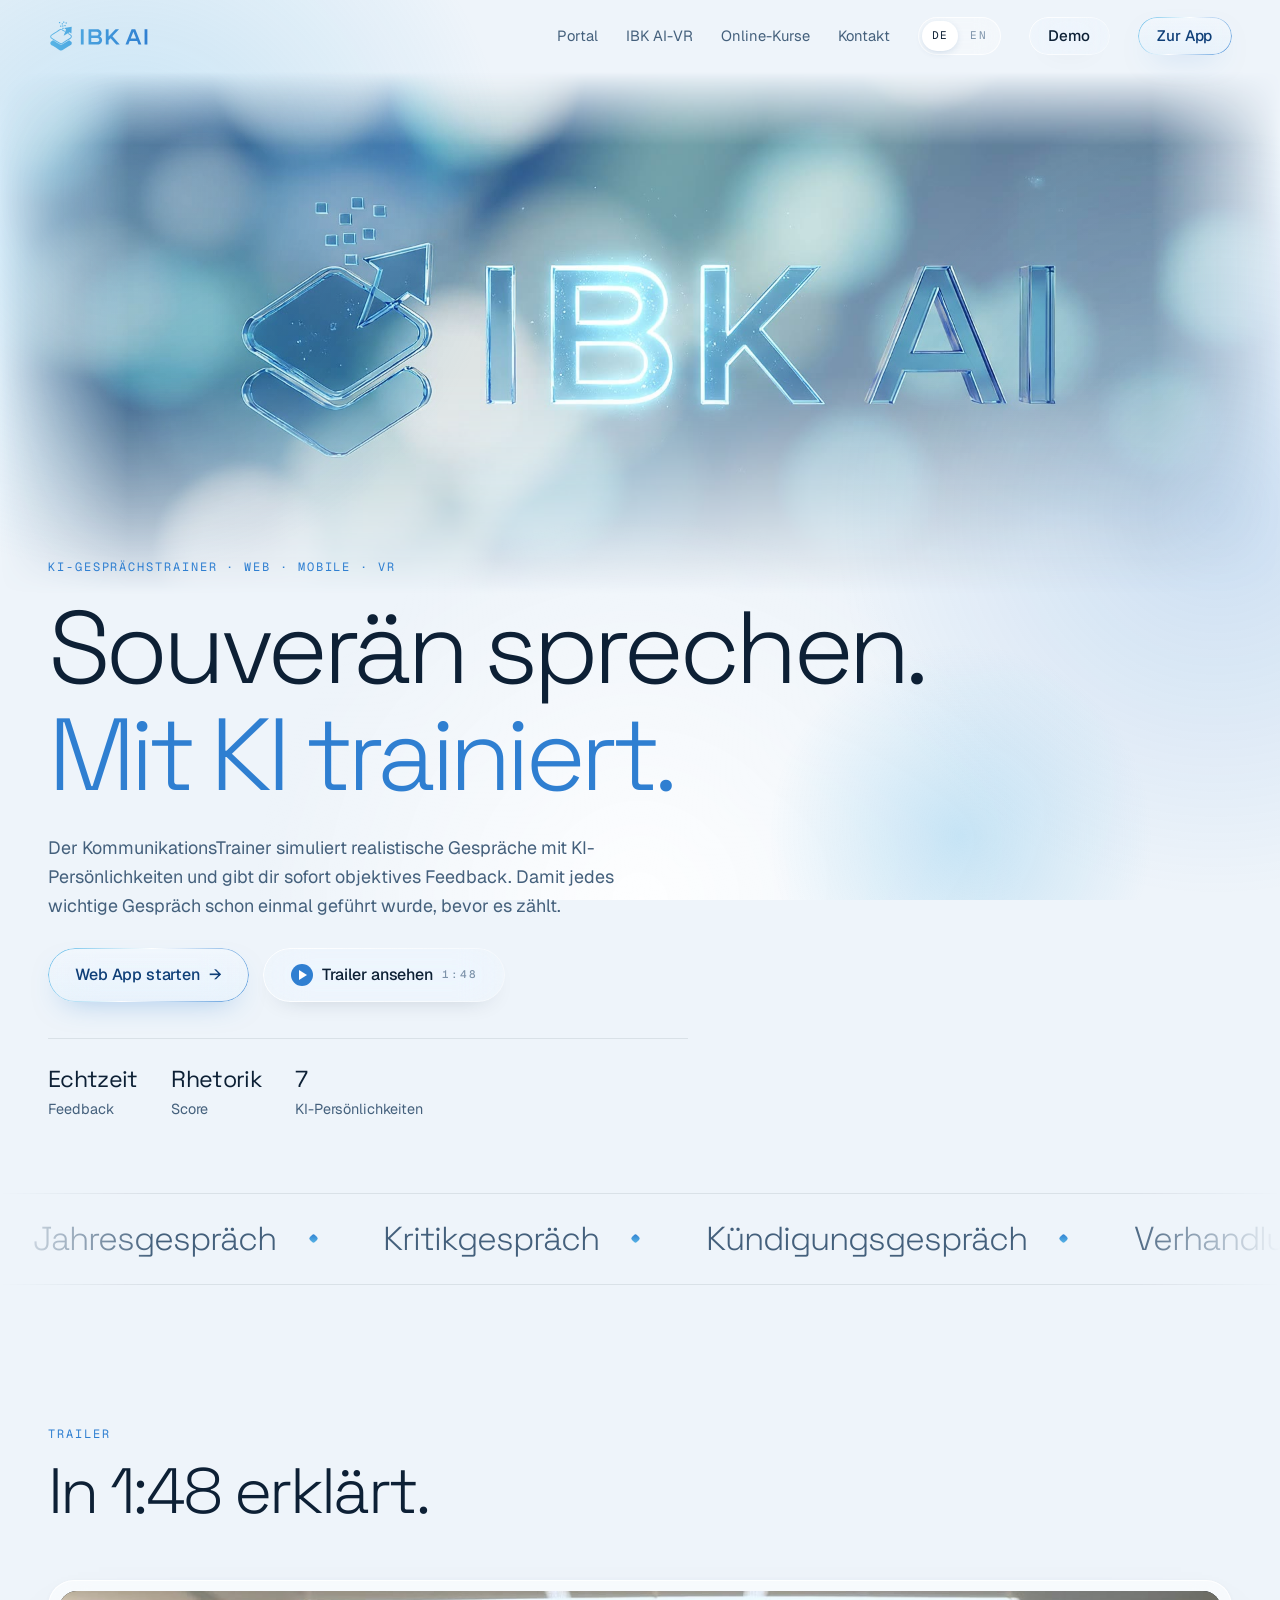
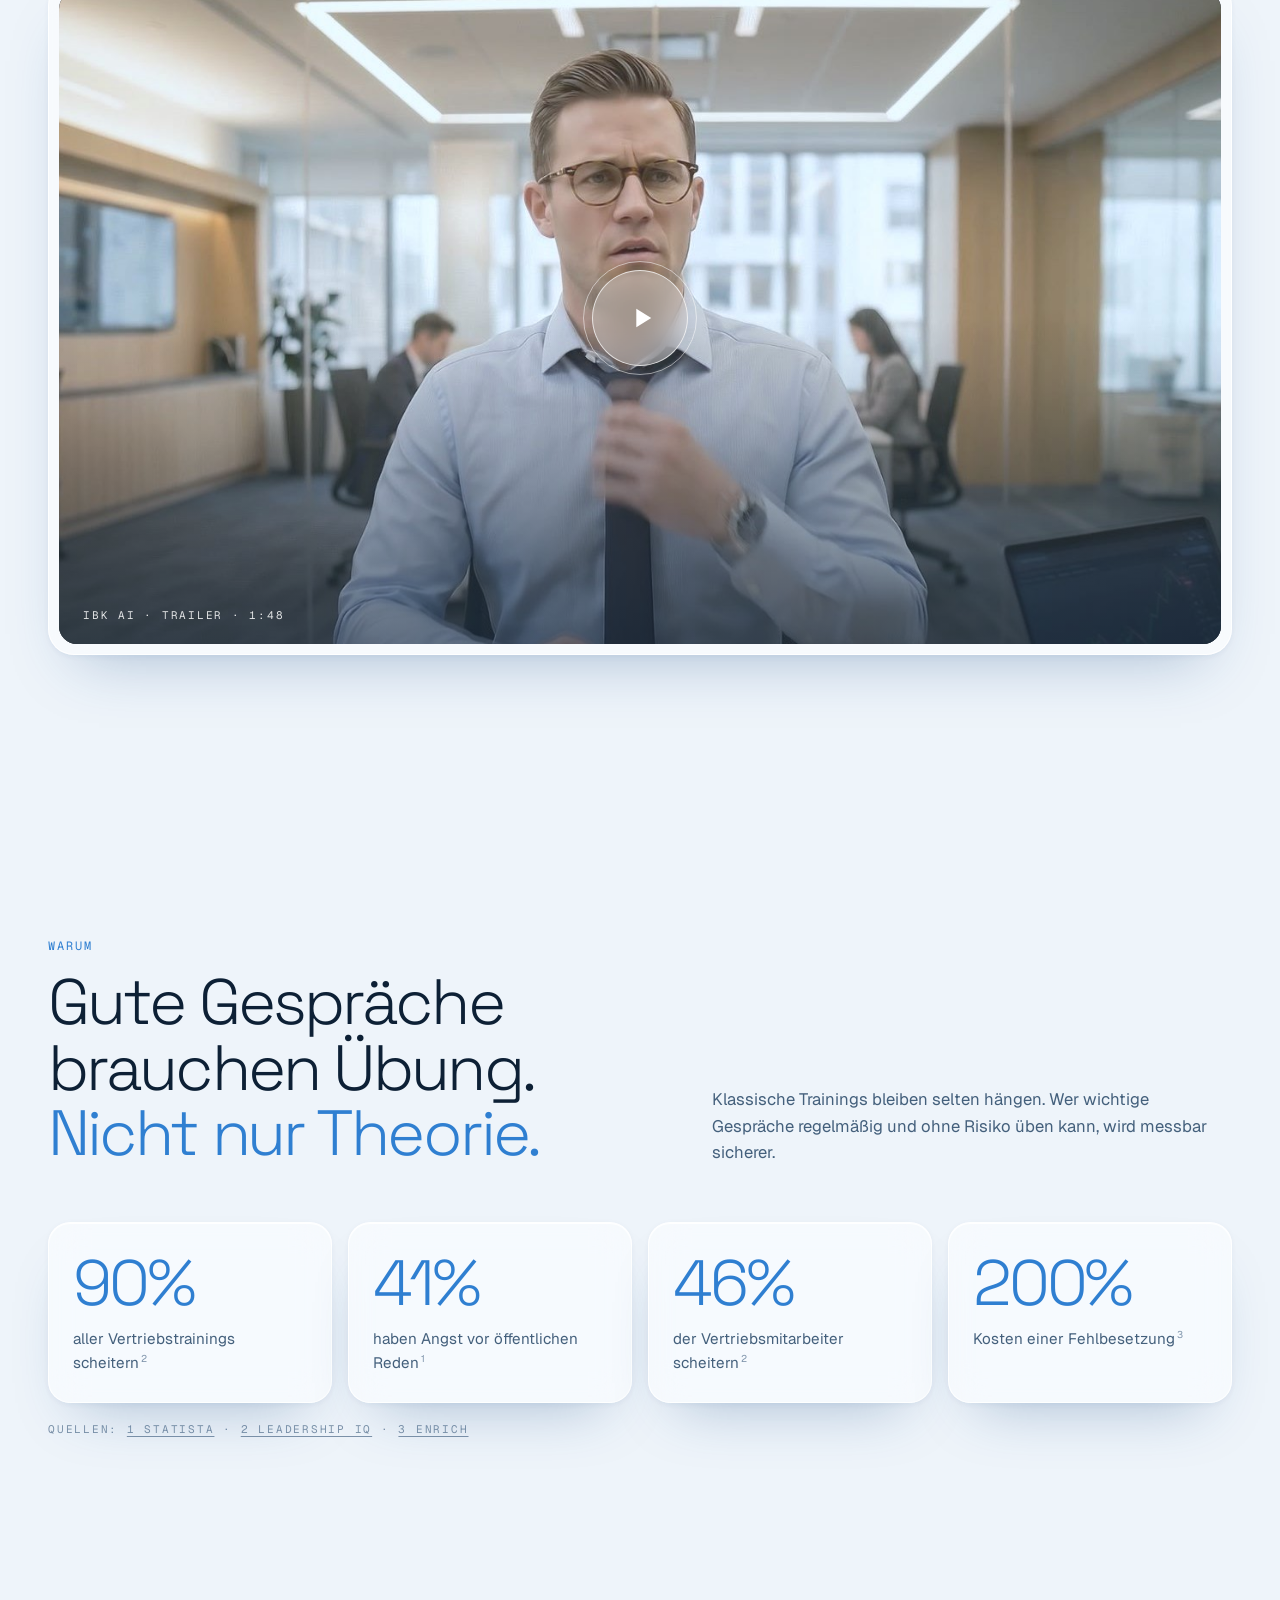
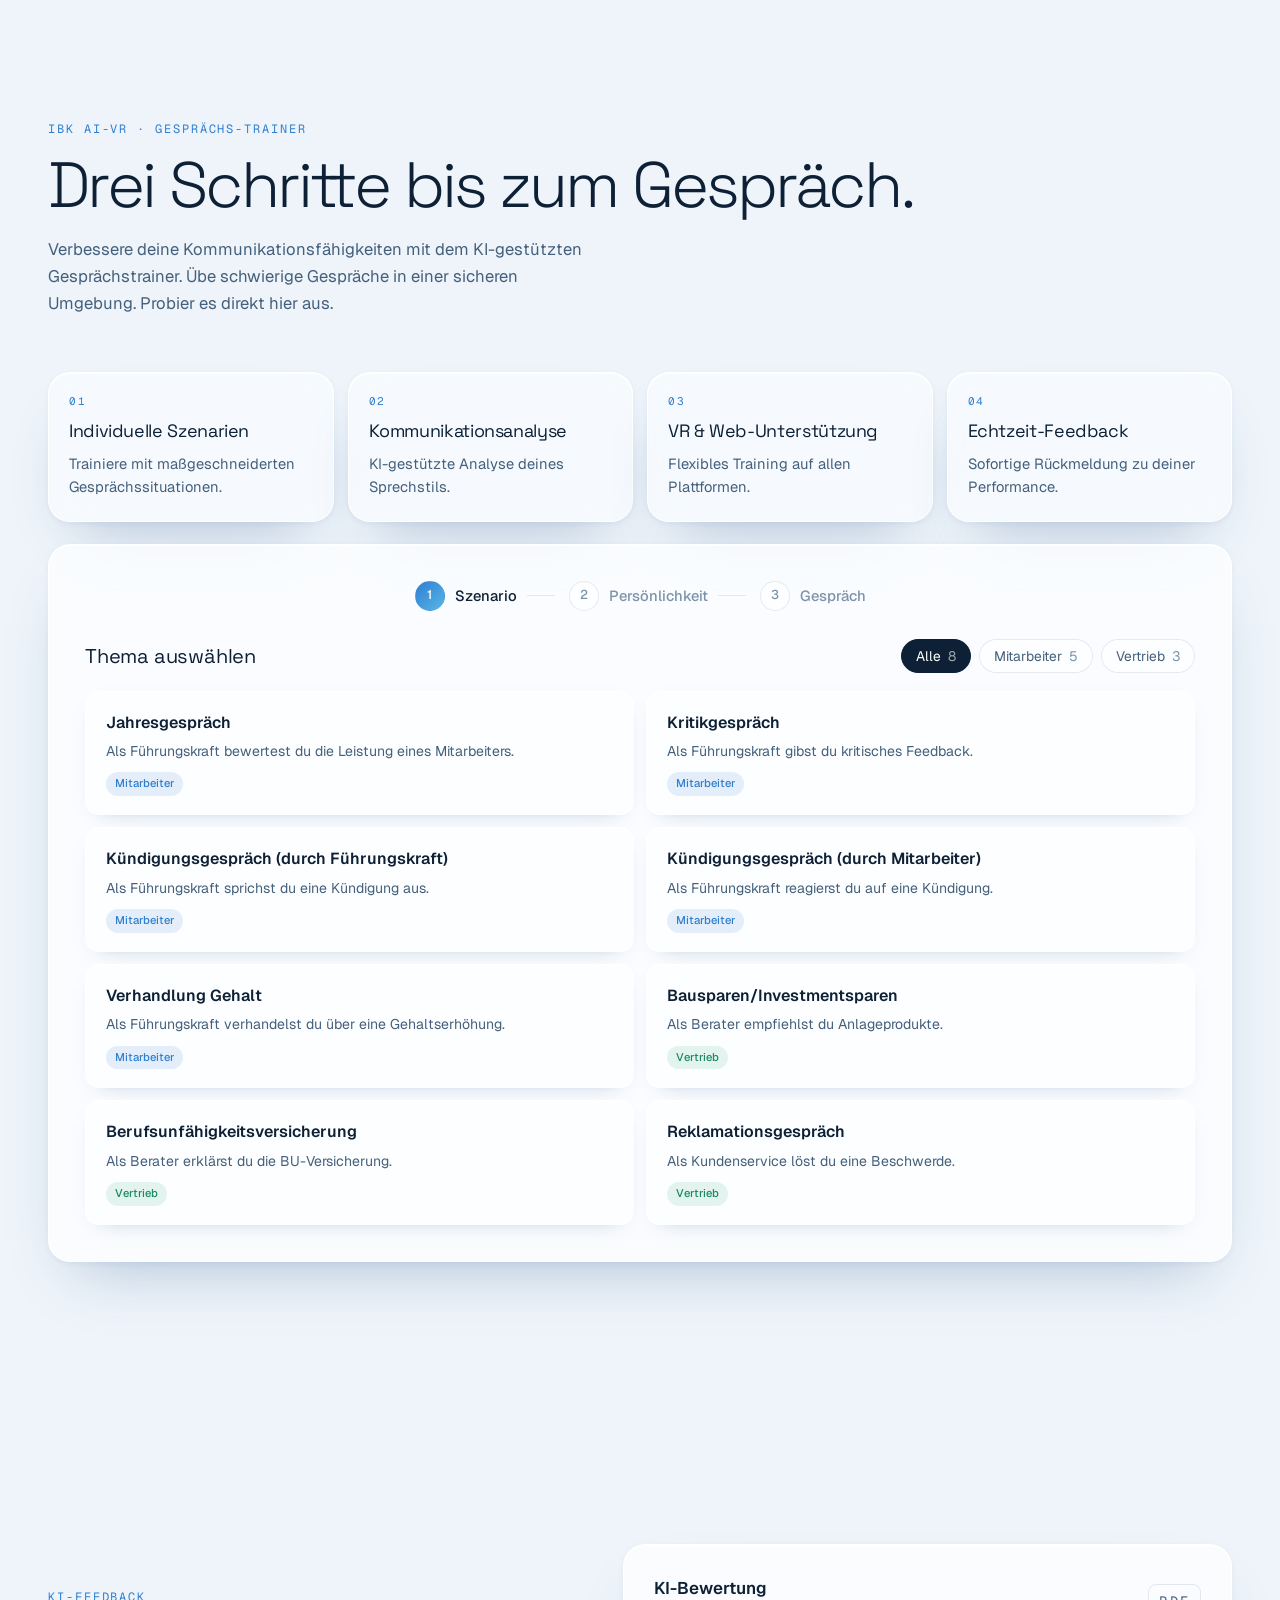
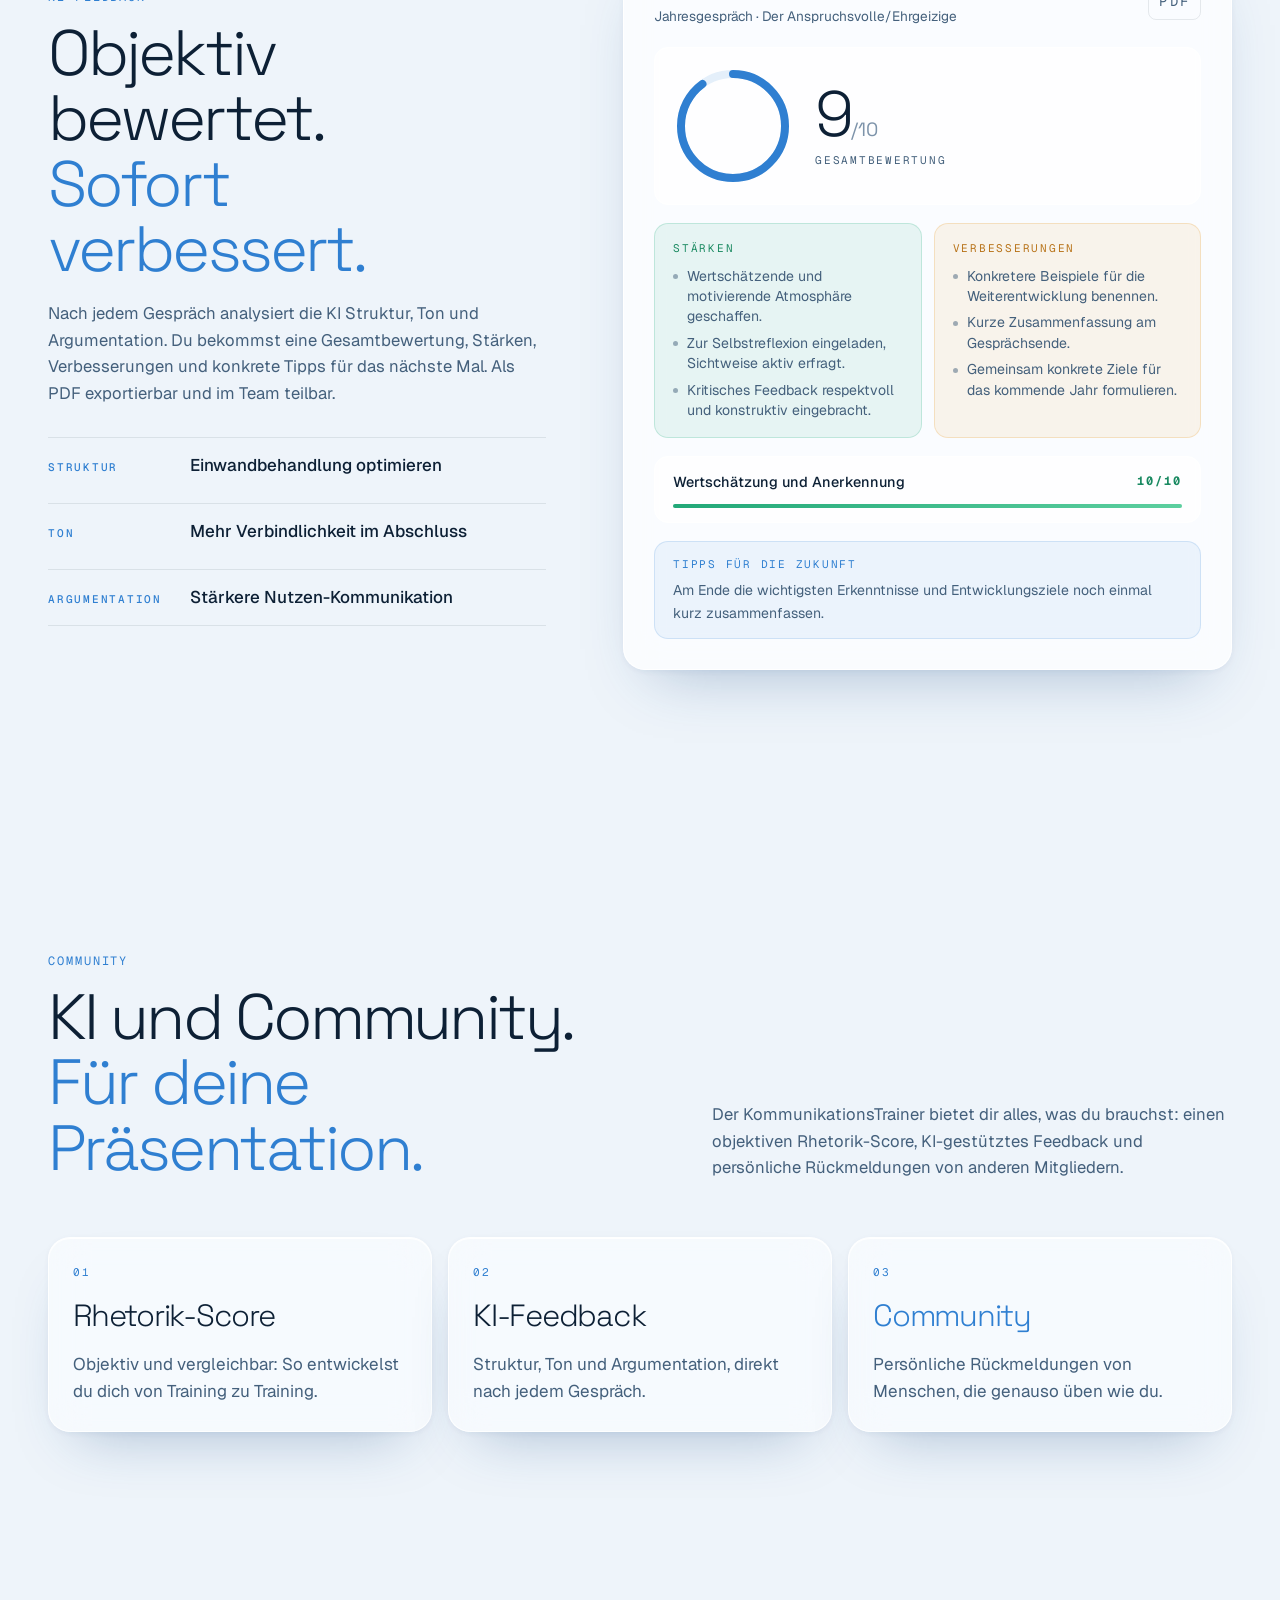
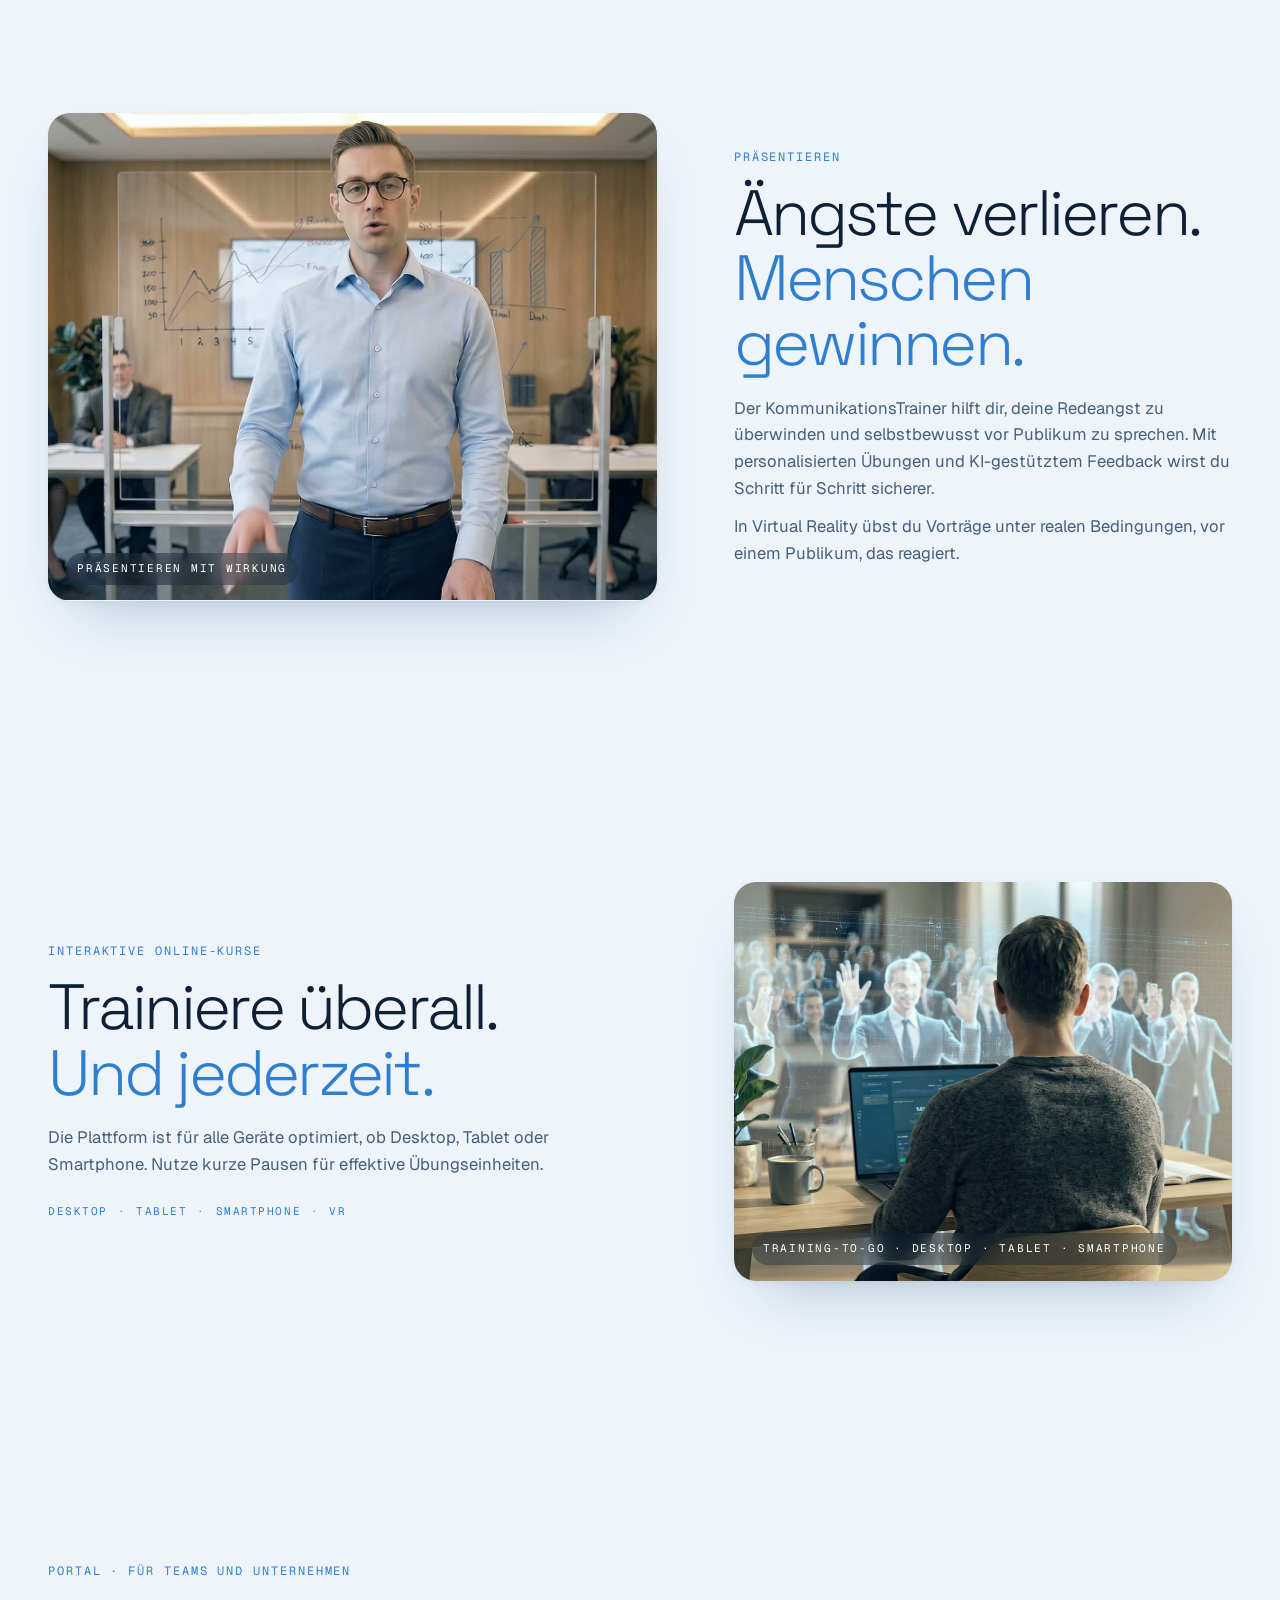
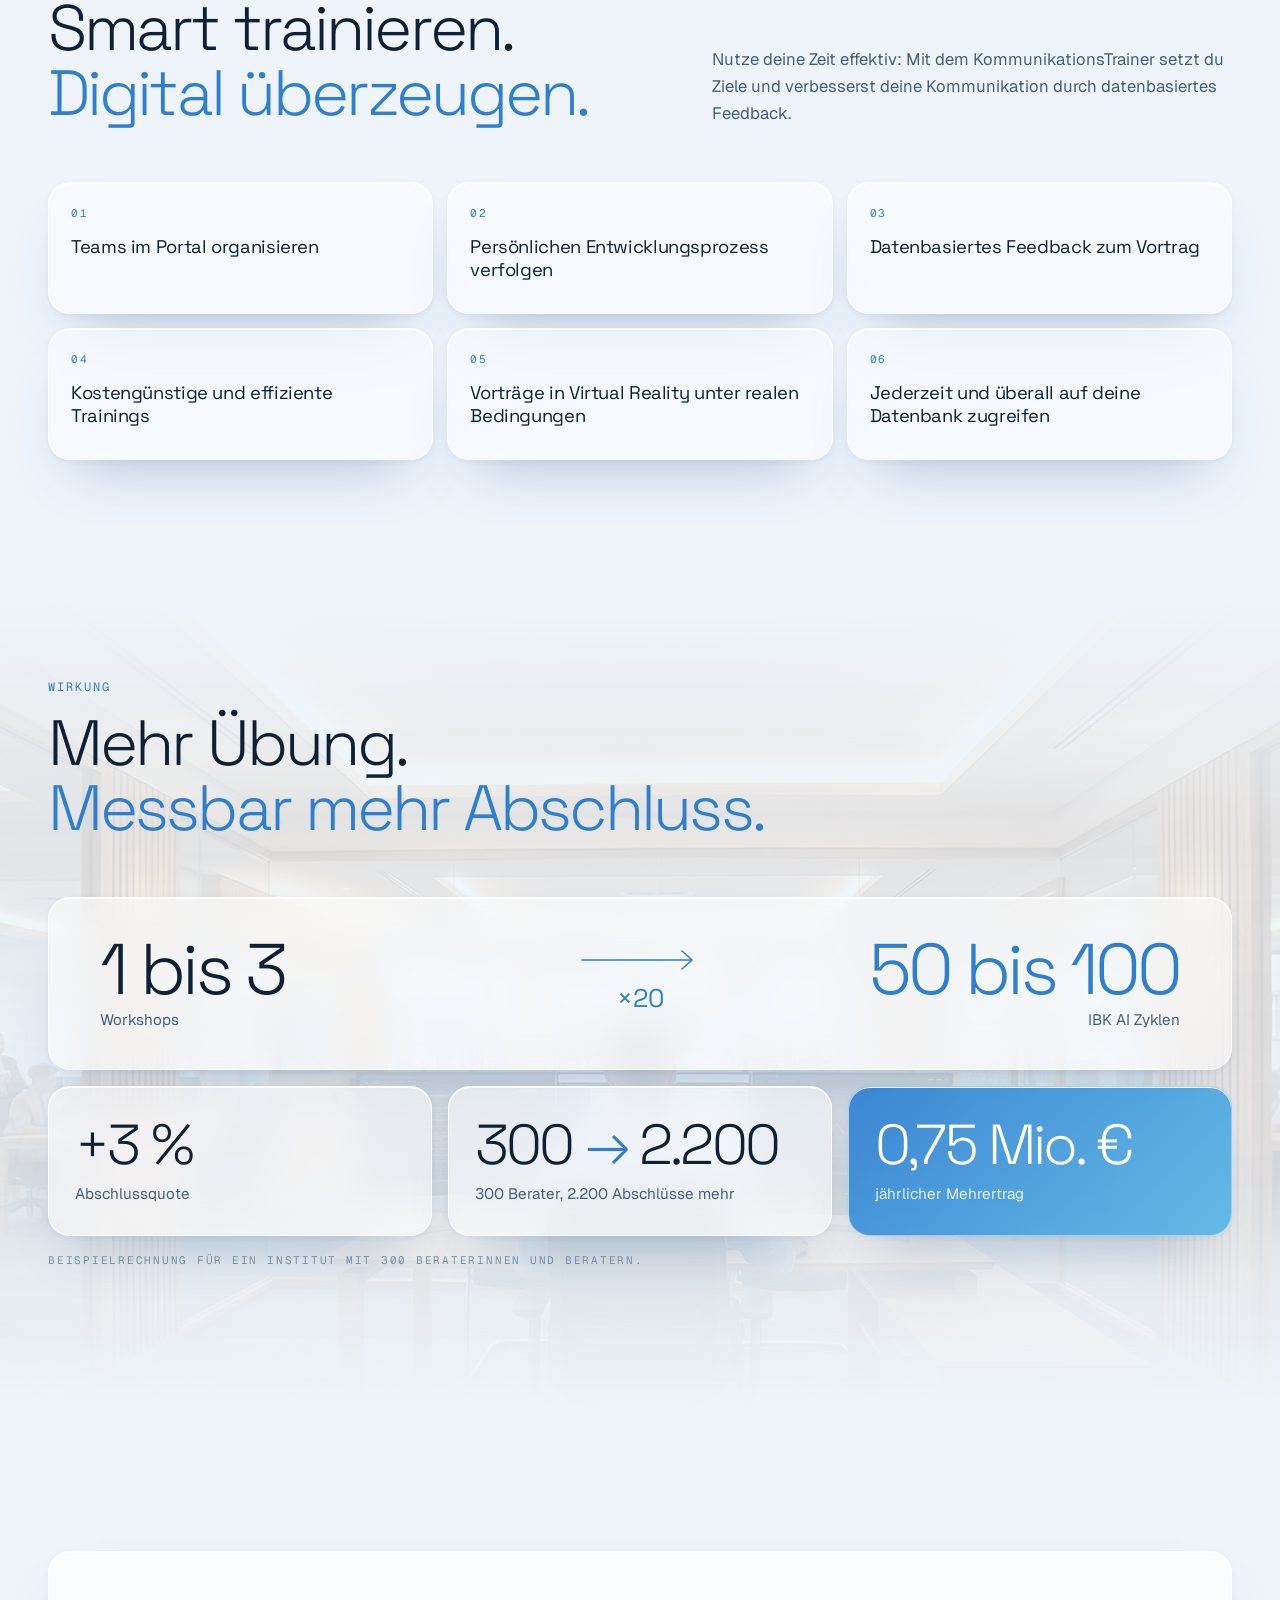
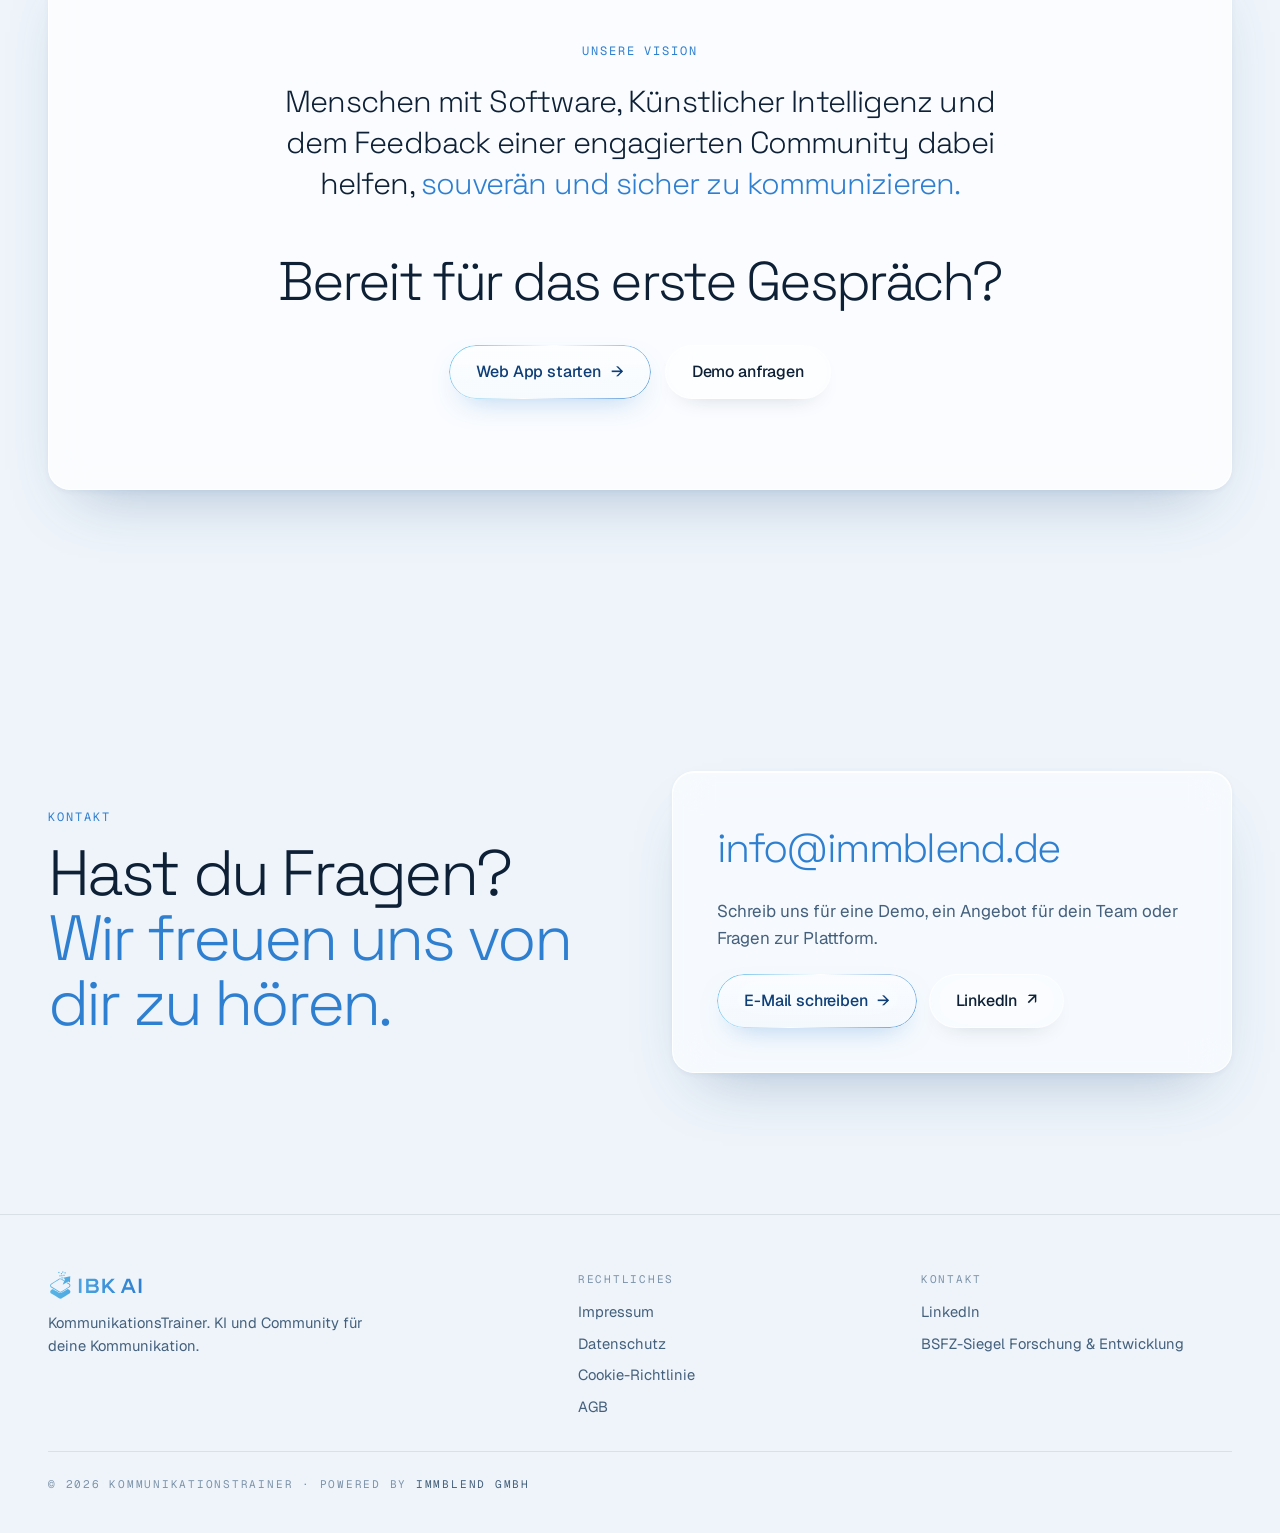
==== index.html @ 55ae85e8 "Propuesta web KommunikationsTrainer (IBK AI): DE/EN, demo, vídeos Co-Authored-By: Claude Opus 5.5 <n" ====
<!doctype html>
<html lang="de">
<head>
  <meta charset="utf-8">
  <meta name="viewport" content="width=device-width, initial-scale=1">
  <title>KommunikationsTrainer | IBK AI</title>
  <meta name="description" content="Realistische Gespräche mit KI-Persönlichkeiten trainieren und sofort objektives Feedback erhalten. Im Browser, auf dem Smartphone und in Virtual Reality.">
  <meta name="theme-color" content="#eef4fa">
  <link rel="icon" type="image/png" href="assets/img/favicon.png">
  <link rel="apple-touch-icon" href="assets/img/apple-touch-icon.png">
  <link rel="alternate" hreflang="de" href="./">
  <link rel="alternate" hreflang="en" href="en/">
  <meta property="og:type" content="website">
  <meta property="og:title" content="KommunikationsTrainer | IBK AI">
  <meta property="og:description" content="Gespräche mit KI trainieren. Echtzeit-Feedback, Rhetorik-Score, Web und VR.">
  <meta property="og:image" content="assets/img/hero-poster.jpg">

  <link rel="preconnect" href="https://fonts.googleapis.com">
  <link rel="preconnect" href="https://fonts.gstatic.com" crossorigin>
  <link href="https://fonts.googleapis.com/css2?family=Space+Grotesk:wght@300;400;500&family=Geist:wght@300;400;500;600&family=Geist+Mono:wght@400;500&display=swap" rel="stylesheet">
  <link rel="stylesheet" href="assets/css/style.css?v=24">
  <script>document.documentElement.classList.add('js');</script>
  <script src="assets/js/main.js?v=9" defer></script>
</head>
<body>

  <!-- Fondo vivo: bokeh azul hielo, como el logo animado -->
  <div class="aura" aria-hidden="true"><i></i><i></i><i></i><i></i></div>

  <header class="nav" data-nav>
    <div class="nav__inner">
      <a class="nav__logo" href="#top" aria-label="KommunikationsTrainer, Startseite"><img class="brand-logo" src="assets/img/ibk-ai-logo-color.svg?v=2" alt="IBK AI" width="1212" height="362"></a>
      <nav class="nav__links" aria-label="Hauptnavigation">
        <a href="#portal">Portal</a>
        <a href="#ibk-ai-vr">IBK AI-VR</a>
        <a href="#online-kurse">Online-Kurse</a>
        <a href="#kontakt">Kontakt</a>
      </nav>
      <div class="lang" role="group" aria-label="Sprache">
        <a class="lang__opt is-on" href="./" hreflang="de" lang="de" aria-current="true">DE</a>
        <a class="lang__opt" href="en/" hreflang="en" lang="en">EN</a>
      </div>
      <a class="btn btn--ghost nav__demo" href="https://kommunikationstrainer.ai/demo">Demo</a>
      <a class="btn btn--primary nav__app" href="https://kommunikationstrainer.ai/login">Zur App</a>
      <button class="nav__toggle" type="button" aria-expanded="false" aria-controls="menu" aria-label="Menü öffnen" data-menu-toggle>
        <span></span><span></span>
      </button>
    </div>
  </header>

  <!-- Menú móvil (fuera del header: el backdrop-filter atraparía el overlay fixed) -->
  <div class="menu" id="menu" data-menu hidden>
    <nav class="menu__links" aria-label="Mobile Navigation">
      <a href="#portal"><span class="mono">01</span>Portal</a>
      <a href="#ibk-ai-vr"><span class="mono">02</span>IBK AI-VR</a>
      <a href="#online-kurse"><span class="mono">03</span>Interaktive Online-Kurse</a>
      <a href="#trailer"><span class="mono">04</span>Trailer</a>
      <a href="#kontakt"><span class="mono">05</span>Kontakt</a>
    </nav>
    <div class="lang lang--menu" role="group" aria-label="Sprache">
      <a class="lang__opt is-on" href="./" hreflang="de" lang="de" aria-current="true">Deutsch</a>
      <a class="lang__opt" href="en/" hreflang="en" lang="en">English</a>
    </div>
    <div class="menu__ctas">
      <a class="btn btn--primary btn--lg" href="https://kommunikationstrainer.ai/login">Web App starten <span aria-hidden="true">→</span></a>
      <a class="btn btn--glass btn--lg" href="https://kommunikationstrainer.ai/demo">Demo anfragen</a>
    </div>
  </div>

  <main id="top">

    <!-- ============ HERO: logo animado a sangre ============ -->
    <section class="hero">
      <div class="hero__media" aria-hidden="true">
        <video class="hero__video" data-src-lg="assets/video/logo-loop-1920.mp4" data-src-sm="assets/video/logo-loop-1280.mp4"
               poster="assets/img/hero-poster.jpg" muted loop playsinline autoplay preload="auto" disablepictureinpicture></video>
      </div>
      <div class="hero__fade" aria-hidden="true"></div>
      <div class="hero__content wrap">
        <p class="eyebrow reveal" style="--d:.1s">KI-Gesprächstrainer · Web · Mobile · VR</p>
        <h1 class="hero__title">
          <span class="line reveal" style="--d:.2s">Souverän sprechen.</span>
          <span class="line reveal" style="--d:.32s"><em>Mit KI trainiert.</em></span>
        </h1>
        <p class="hero__lead reveal" style="--d:.5s">Der KommunikationsTrainer simuliert realistische Gespräche mit KI-Persönlichkeiten und gibt dir sofort objektives Feedback. Damit jedes wichtige Gespräch schon einmal geführt wurde, bevor es zählt.</p>
        <div class="hero__ctas reveal" style="--d:.62s">
          <a class="btn btn--primary btn--lg" href="https://kommunikationstrainer.ai/login">Web App starten <span aria-hidden="true">→</span></a>
          <a class="btn btn--glass btn--lg" href="#trailer" data-play-trailer><span class="play-dot" aria-hidden="true"></span>Trailer ansehen <span class="mono">1:48</span></a>
        </div>
        <ul class="hero__facts reveal" style="--d:.75s" aria-label="Kernfunktionen">
          <li><b>Echtzeit</b>Feedback</li>
          <li><b>Rhetorik</b>Score</li>
          <li><b>7</b>KI-Persönlichkeiten</li>
        </ul>
      </div>
    </section>


    <!-- Cinta de escenarios reales de la app (decorativa) -->
    <div class="ticker" aria-hidden="true">
      <div class="ticker__track">
        <span>Jahresgespräch</span><span>Kritikgespräch</span><span>Kündigungsgespräch</span><span>Verhandlung Gehalt</span><span>Bausparen</span><span>Berufsunfähigkeitsversicherung</span><span>Reklamationsgespräch</span><span>Eigene Szenarien</span>
        <span>Jahresgespräch</span><span>Kritikgespräch</span><span>Kündigungsgespräch</span><span>Verhandlung Gehalt</span><span>Bausparen</span><span>Berufsunfähigkeitsversicherung</span><span>Reklamationsgespräch</span><span>Eigene Szenarien</span>
      </div>
    </div>

    <!-- ============ TRAILER ============ -->
    <section class="trailer wrap" id="trailer" aria-labelledby="trailer-title">
      <div class="section-head">
        <p class="eyebrow reveal">Trailer</p>
        <h2 class="h2 reveal" id="trailer-title" style="--d:.1s">In 1:48 erklärt.</h2>
      </div>
      <div class="screen reveal" style="--d:.15s">
        <video class="screen__video" data-trailer data-src-lg="assets/video/trailer-1080.mp4" data-src-sm="assets/video/trailer-720.mp4"
               poster="assets/img/trailer-poster.jpg?v=2" playsinline preload="none" controls hidden></video>
        <button class="screen__poster" type="button" data-play-trailer aria-label="Trailer abspielen">
          <img src="assets/img/trailer-poster.jpg?v=2" alt="" width="1600" height="777" loading="lazy">
          <span class="screen__play" aria-hidden="true"><svg viewBox="0 0 24 24"><path d="M8 5.5v13l10.5-6.5z"/></svg></span>
          <span class="screen__meta mono">IBK AI · Trailer · 1:48</span>
        </button>
      </div>
    </section>

    <!-- ============ PROBLEMA ============ -->
    <section class="problem wrap" aria-labelledby="problem-title">
      <div class="section-head section-head--split">
        <div>
          <p class="eyebrow reveal">Warum</p>
          <h2 class="h2 reveal" id="problem-title" style="--d:.1s">Gute Gespräche brauchen Übung.<br><em>Nicht nur Theorie.</em></h2>
        </div>
        <p class="lead reveal" style="--d:.2s">Klassische Trainings bleiben selten hängen. Wer wichtige Gespräche regelmäßig und ohne Risiko üben kann, wird messbar sicherer.</p>
      </div>
      <dl class="stats">
        <div class="stat glass reveal"><dt><span class="count" data-count="90">90</span>%</dt><dd>aller Vertriebstrainings scheitern<sup>2</sup></dd></div>
        <div class="stat glass reveal" style="--d:.08s"><dt><span class="count" data-count="41">41</span>%</dt><dd>haben Angst vor öffentlichen Reden<sup>1</sup></dd></div>
        <div class="stat glass reveal" style="--d:.16s"><dt><span class="count" data-count="46">46</span>%</dt><dd>der Vertriebsmitarbeiter scheitern<sup>2</sup></dd></div>
        <div class="stat glass reveal" style="--d:.24s"><dt><span class="count" data-count="200">200</span>%</dt><dd>Kosten einer Fehlbesetzung<sup>3</sup></dd></div>
      </dl>
      <p class="sources mono">
        Quellen: <a href="https://de.statista.com/statistik/daten/studie/258499/umfrage/die-haeufigsten-aengste-der-menschen/" target="_blank" rel="noopener">1 Statista</a> ·
        <a href="https://www.leadershipiq.com/blogs/leadershipiq/35354241-why-new-hires-fail-emotional-intelligence-vs-skills" target="_blank" rel="noopener">2 Leadership IQ</a> ·
        <a href="https://www.enrich.org/blog/The-true-cost-of-employee-turnover-financial-wellness-enrich" target="_blank" rel="noopener">3 Enrich</a>
      </p>
    </section>

    <!-- ============ IBK AI-VR · Gesprächs-Trainer: tarjetas de la web original + demo interactiva ============ -->
    <section class="how wrap" id="ibk-ai-vr" aria-labelledby="how-title">
      <div class="section-head">
        <p class="eyebrow reveal">IBK AI-VR · Gesprächs-Trainer</p>
        <h2 class="h2 reveal" id="how-title" style="--d:.1s">Drei Schritte bis zum Gespräch.</h2>
        <p class="lead reveal" style="--d:.2s">Verbessere deine Kommunikationsfähigkeiten mit dem KI-gestützten Gesprächstrainer. Übe schwierige Gespräche in einer sicheren Umgebung. Probier es direkt hier aus.</p>
      </div>
      <ul class="pillars">
        <li class="pillar glass reveal"><span class="mono">01</span><b>Individuelle Szenarien</b><span>Trainiere mit maßgeschneiderten Gesprächssituationen.</span></li>
        <li class="pillar glass reveal" style="--d:.06s"><span class="mono">02</span><b>Kommunikationsanalyse</b><span>KI-gestützte Analyse deines Sprechstils.</span></li>
        <li class="pillar glass reveal" style="--d:.12s"><span class="mono">03</span><b>VR &amp; Web-Unterstützung</b><span>Flexibles Training auf allen Plattformen.</span></li>
        <li class="pillar glass reveal" style="--d:.18s"><span class="mono">04</span><b>Echtzeit-Feedback</b><span>Sofortige Rückmeldung zu deiner Performance.</span></li>
      </ul>


      <div class="demo glass glass--strong reveal" data-demo style="--d:.15s">
        <ol class="steps" aria-label="Schritte">
          <li class="is-active" data-step-label="1"><span>1</span><b>Szenario</b></li>
          <li data-step-label="2"><span>2</span><b>Persönlichkeit</b></li>
          <li data-step-label="3"><span>3</span><b>Gespräch</b></li>
        </ol>

        <!-- Paso 1 -->
        <div class="demo__pane is-active" data-pane="1">
          <div class="demo__bar">
            <h3>Thema auswählen</h3>
            <div class="chips" role="group" aria-label="Kategorie filtern">
              <button class="chip is-on" type="button" data-filter="all" aria-pressed="true">Alle <i>8</i></button>
              <button class="chip" type="button" data-filter="team" aria-pressed="false">Mitarbeiter <i>5</i></button>
              <button class="chip" type="button" data-filter="sales" aria-pressed="false">Vertrieb <i>3</i></button>
            </div>
          </div>
          <div class="options options--2">
            <button class="option" type="button" data-cat="team" data-value="Jahresgespräch" data-script="annual"><b>Jahresgespräch</b><span>Als Führungskraft bewertest du die Leistung eines Mitarbeiters.</span><em class="tag tag--team">Mitarbeiter</em></button>
            <button class="option" type="button" data-cat="team" data-value="Kritikgespräch"><b>Kritikgespräch</b><span>Als Führungskraft gibst du kritisches Feedback.</span><em class="tag tag--team">Mitarbeiter</em></button>
            <button class="option" type="button" data-cat="team" data-value="Kündigungsgespräch (durch Führungskraft)"><b>Kündigungsgespräch (durch Führungskraft)</b><span>Als Führungskraft sprichst du eine Kündigung aus.</span><em class="tag tag--team">Mitarbeiter</em></button>
            <button class="option" type="button" data-cat="team" data-value="Kündigungsgespräch (durch Mitarbeiter)"><b>Kündigungsgespräch (durch Mitarbeiter)</b><span>Als Führungskraft reagierst du auf eine Kündigung.</span><em class="tag tag--team">Mitarbeiter</em></button>
            <button class="option" type="button" data-cat="team" data-value="Verhandlung Gehalt"><b>Verhandlung Gehalt</b><span>Als Führungskraft verhandelst du über eine Gehaltserhöhung.</span><em class="tag tag--team">Mitarbeiter</em></button>
            <button class="option" type="button" data-cat="sales" data-value="Bausparen/Investmentsparen"><b>Bausparen/Investmentsparen</b><span>Als Berater empfiehlst du Anlageprodukte.</span><em class="tag tag--sales">Vertrieb</em></button>
            <button class="option" type="button" data-cat="sales" data-value="Berufsunfähigkeitsversicherung"><b>Berufsunfähigkeitsversicherung</b><span>Als Berater erklärst du die BU-Versicherung.</span><em class="tag tag--sales">Vertrieb</em></button>
            <button class="option" type="button" data-cat="sales" data-value="Reklamationsgespräch"><b>Reklamationsgespräch</b><span>Als Kundenservice löst du eine Beschwerde.</span><em class="tag tag--sales">Vertrieb</em></button>
          </div>
        </div>

        <!-- Paso 2 -->
        <div class="demo__pane" data-pane="2" hidden>
          <div class="demo__bar"><h3>Persönlichkeit wählen</h3><p class="demo__hint">Wähle die Persönlichkeit deines Gesprächspartners.</p></div>
          <div class="options options--3">
            <button class="option option--persona" type="button" data-value="Zufällig" data-random><i class="glyph">?</i><b>Zufällig</b><span>Zufällige Persönlichkeit auswählen.</span></button>
            <button class="option option--persona" type="button" data-value="Der Angstvolle/Unsichere"><i class="glyph">◇</i><b>Der Angstvolle/Unsichere</b><span>Braucht viel Sicherheit und Bestätigung, stellt viele Rückfragen.</span></button>
            <button class="option option--persona" type="button" data-value="Der Anspruchsvolle/Ehrgeizige"><i class="glyph">☆</i><b>Der Anspruchsvolle/Ehrgeizige</b><span>Hat hohe Erwartungen, ist direkt und fordernd.</span></button>
            <button class="option option--persona" type="button" data-value="Der Emotionale"><i class="glyph">♡</i><b>Der Emotionale</b><span>Reagiert aus dem Bauch heraus, kann schnell verärgert oder begeistert sein.</span></button>
            <button class="option option--persona" type="button" data-value="Der Kostensensible"><i class="glyph">€</i><b>Der Kostensensible</b><span>Fokussiert auf Preise und Kosten, vergleicht ständig mit anderen Anbietern.</span></button>
            <button class="option option--persona" type="button" data-value="Der Kritische"><i class="glyph">!</i><b>Der Kritische</b><span>Skeptisch, stellt viele Fragen, sucht nach Logiklücken.</span></button>
            <button class="option option--persona" type="button" data-value="Der Rationale/Analytische"><i class="glyph">◎</i><b>Der Rationale/Analytische</b><span>Faktenorientiert und sachlich, verlangt klare Argumente und Daten.</span></button>
          </div>
          <button class="demo__back" type="button" data-back="1">← Szenario ändern</button>
        </div>

        <!-- Paso 3 -->
        <div class="demo__pane" data-pane="3" hidden>
          <div class="call">
            <div class="call__card">
              <div class="call__avatar"><img src="assets/img/avatar-anna.jpg" alt="KI-Avatar Anna Richter" width="240" height="240" loading="lazy"><span class="call__ring" aria-hidden="true"></span></div>
              <b class="call__name">Anna Richter</b>
              <span class="call__meta" data-call-scenario>Jahresgespräch</span>
              <span class="call__persona mono" data-call-persona>Der Anspruchsvolle/Ehrgeizige</span>
              <div class="wave" aria-hidden="true"><i></i><i></i><i></i><i></i><i></i><i></i><i></i><i></i><i></i><i></i><i></i><i></i></div>
              <p class="call__note mono">KI-System · Stimme und Avatar sind KI-generiert</p>
            </div>
            <div class="call__chat" data-chat aria-live="polite"></div>
          </div>
          <div class="demo__foot">
            <button class="demo__back" type="button" data-back="2">← Persönlichkeit ändern</button>
            <a class="btn btn--primary" href="https://kommunikationstrainer.ai/login">Jetzt selbst sprechen <span aria-hidden="true">→</span></a>
          </div>
        </div>
      </div>
    </section>

    <!-- ============ KI-FEEDBACK: recreación de la KI-Bewertung real ============ -->
    <section class="feedback wrap" id="feedback" aria-labelledby="fb-title">
      <div class="feedback__copy">
        <p class="eyebrow reveal">KI-Feedback</p>
        <h2 class="h2 reveal" id="fb-title" style="--d:.1s">Objektiv bewertet.<br><em>Sofort verbessert.</em></h2>
        <p class="lead reveal" style="--d:.2s">Nach jedem Gespräch analysiert die KI Struktur, Ton und Argumentation. Du bekommst eine Gesamtbewertung, Stärken, Verbesserungen und konkrete Tipps für das nächste Mal. Als PDF exportierbar und im Team teilbar.</p>
        <ul class="suggest reveal" style="--d:.3s" aria-label="KI-Verbesserungsvorschlag">
          <li><span class="mono">Struktur</span>Einwandbehandlung optimieren</li>
          <li><span class="mono">Ton</span>Mehr Verbindlichkeit im Abschluss</li>
          <li><span class="mono">Argumentation</span>Stärkere Nutzen-Kommunikation</li>
        </ul>
      </div>

      <article class="report glass glass--strong reveal" style="--d:.15s" aria-label="Beispiel einer KI-Bewertung">
        <header class="report__head">
          <div><b>KI-Bewertung</b><span>Jahresgespräch · Der Anspruchsvolle/Ehrgeizige</span></div>
          <span class="mono report__pdf">PDF</span>
        </header>
        <div class="score">
          <svg class="score__ring" viewBox="0 0 120 120" aria-hidden="true">
            <circle cx="60" cy="60" r="52" class="score__track"/>
            <circle cx="60" cy="60" r="52" class="score__bar" pathLength="100"/>
          </svg>
          <div class="score__value"><b data-score>9</b><span>/10</span></div>
          <p class="score__label mono">Gesamtbewertung</p>
        </div>
        <div class="report__cols">
          <div class="report__box report__box--good">
            <p class="mono">Stärken</p>
            <ul><li>Wertschätzende und motivierende Atmosphäre geschaffen.</li><li>Zur Selbstreflexion eingeladen, Sichtweise aktiv erfragt.</li><li>Kritisches Feedback respektvoll und konstruktiv eingebracht.</li></ul>
          </div>
          <div class="report__box report__box--improve">
            <p class="mono">Verbesserungen</p>
            <ul><li>Konkretere Beispiele für die Weiterentwicklung benennen.</li><li>Kurze Zusammenfassung am Gesprächsende.</li><li>Gemeinsam konkrete Ziele für das kommende Jahr formulieren.</li></ul>
          </div>
        </div>
        <div class="report__detail">
          <span>Wertschätzung und Anerkennung</span><b class="mono">10/10</b>
          <i class="bar" style="--v:1"></i>
        </div>
        <div class="report__tips">
          <p class="mono">Tipps für die Zukunft</p>
          <p>Am Ende die wichtigsten Erkenntnisse und Entwicklungsziele noch einmal kurz zusammenfassen.</p>
        </div>
      </article>
    </section>

    <!-- ============ KI + COMMUNITY: las tres fuentes de feedback de la web original ============ -->
    <section class="community wrap" id="community" aria-labelledby="community-title">
      <div class="section-head section-head--split">
        <div>
          <p class="eyebrow reveal">Community</p>
          <h2 class="h2 reveal" id="community-title" style="--d:.1s">KI und Community.<br><em>Für deine Präsentation.</em></h2>
        </div>
        <p class="lead reveal" style="--d:.2s">Der KommunikationsTrainer bietet dir alles, was du brauchst: einen objektiven Rhetorik-Score, KI-gestütztes Feedback und persönliche Rückmeldungen von anderen Mitgliedern.</p>
      </div>
      <ol class="sources3">
        <li class="glass reveal"><span class="mono">01</span><b>Rhetorik-Score</b><span>Objektiv und vergleichbar: So entwickelst du dich von Training zu Training.</span></li>
        <li class="glass reveal" style="--d:.08s"><span class="mono">02</span><b>KI-Feedback</b><span>Struktur, Ton und Argumentation, direkt nach jedem Gespräch.</span></li>
        <li class="glass reveal" style="--d:.16s"><span class="mono">03</span><b>Community</b><span>Persönliche Rückmeldungen von Menschen, die genauso üben wie du.</span></li>
      </ol>
    </section>

    <!-- ============ ÄNGSTE VERLIEREN: Redeangst + VR (web original) ============ -->
    <section class="split wrap" id="redeangst" aria-labelledby="fear-title">
      <figure class="split__media reveal">
        <video class="split__video" data-section-video data-src-lg="assets/video/redeangst-900.mp4?v=2" data-src-sm="assets/video/redeangst-600.mp4?v=2" poster="assets/img/redeangst-poster.jpg?v=2" muted loop playsinline preload="none" width="1200" height="900" aria-label="Mann übt eine Präsentation vor Publikum"></video>
        <figcaption class="mono">Präsentieren mit Wirkung</figcaption>
      </figure>
      <div class="split__copy">
        <p class="eyebrow reveal">Präsentieren</p>
        <h2 class="h2 reveal" id="fear-title" style="--d:.1s">Ängste verlieren.<br><em>Menschen gewinnen.</em></h2>
        <p class="lead reveal" style="--d:.2s">Der KommunikationsTrainer hilft dir, deine Redeangst zu überwinden und selbstbewusst vor Publikum zu sprechen. Mit personalisierten Übungen und KI-gestütztem Feedback wirst du Schritt für Schritt sicherer.</p>
        <p class="lead reveal" style="--d:.26s">In Virtual Reality übst du Vorträge unter realen Bedingungen, vor einem Publikum, das reagiert.</p>
      </div>
    </section>

    <!-- ============ INTERAKTIVE ONLINE-KURSE · Training-to-go (web original) ============ -->
    <section class="split split--reverse wrap" id="online-kurse" aria-labelledby="courses-title">
      <figure class="split__media reveal">
        <video class="split__video" data-section-video data-src-lg="assets/video/training-900.mp4" data-src-sm="assets/video/training-600.mp4" poster="assets/img/training-poster.jpg" muted loop playsinline preload="none" width="1200" height="900" aria-label="Training am Laptop mit virtuellem Publikum"></video>
        <figcaption class="mono">Training-to-go · Desktop · Tablet · Smartphone</figcaption>
      </figure>
      <div class="split__copy">
        <p class="eyebrow reveal">Interaktive Online-Kurse</p>
        <h2 class="h2 reveal" id="courses-title" style="--d:.1s">Trainiere überall.<br><em>Und jederzeit.</em></h2>
        <p class="lead reveal" style="--d:.2s">Die Plattform ist für alle Geräte optimiert, ob Desktop, Tablet oder Smartphone. Nutze kurze Pausen für effektive Übungseinheiten.</p>
        <ul class="devices reveal" style="--d:.28s" aria-label="Geräte">
          <li><b>Desktop</b></li><li><b>Tablet</b></li><li><b>Smartphone</b></li><li><b>VR</b></li>
        </ul>
      </div>
    </section>

    <!-- ============ PORTAL · Smart trainieren, digital überzeugen (web original) ============ -->
    <section class="portal wrap" id="portal" aria-labelledby="portal-title">
      <div class="section-head section-head--split">
        <div>
          <p class="eyebrow reveal">Portal · Für Teams und Unternehmen</p>
          <h2 class="h2 reveal" id="portal-title" style="--d:.1s">Smart trainieren.<br><em>Digital überzeugen.</em></h2>
        </div>
        <p class="lead reveal" style="--d:.2s">Nutze deine Zeit effektiv: Mit dem KommunikationsTrainer setzt du Ziele und verbesserst deine Kommunikation durch datenbasiertes Feedback.</p>
      </div>
      <ul class="portal__grid">
        <li class="glass reveal"><span class="mono">01</span><b>Teams im Portal organisieren</b></li>
        <li class="glass reveal" style="--d:.05s"><span class="mono">02</span><b>Persönlichen Entwicklungsprozess verfolgen</b></li>
        <li class="glass reveal" style="--d:.1s"><span class="mono">03</span><b>Datenbasiertes Feedback zum Vortrag</b></li>
        <li class="glass reveal" style="--d:.15s"><span class="mono">04</span><b>Kostengünstige und effiziente Trainings</b></li>
        <li class="glass reveal" style="--d:.2s"><span class="mono">05</span><b>Vorträge in Virtual Reality unter realen Bedingungen</b></li>
        <li class="glass reveal" style="--d:.25s"><span class="mono">06</span><b>Jederzeit und überall auf deine Datenbank zugreifen</b></li>
      </ul>
    </section>

    <!-- ============ ESCALADO + WIRKUNG (datos del tráiler) ============ -->
    <section class="impact" id="wirkung" aria-labelledby="impact-title">
      <div class="impact__bg" aria-hidden="true"><img src="assets/img/scene-2.jpg" alt="" loading="lazy" width="1600" height="777"></div>
      <div class="wrap">
        <div class="section-head">
          <p class="eyebrow reveal">Wirkung</p>
          <h2 class="h2 reveal" id="impact-title" style="--d:.1s">Mehr Übung.<br><em>Messbar mehr Abschluss.</em></h2>
        </div>
        <div class="scale glass reveal" style="--d:.15s">
          <div class="scale__item"><b>1 bis 3</b><span>Workshops</span></div>
          <div class="scale__arrow" aria-hidden="true"><svg viewBox="0 0 120 24"><path d="M2 12h110m-10-9 10 9-10 9"/></svg><b>×20</b></div>
          <div class="scale__item"><b>50 bis 100</b><span>IBK AI Zyklen</span></div>
        </div>
        <div class="results">
          <div class="result glass reveal"><b>+3 %</b><span>Abschlussquote</span></div>
          <div class="result glass reveal" style="--d:.08s"><b>300 <i aria-hidden="true">→</i> 2.200</b><span>300 Berater, 2.200 Abschlüsse mehr</span></div>
          <div class="result result--hero glass reveal" style="--d:.16s"><b>0,75 Mio. €</b><span>jährlicher Mehrertrag</span></div>
        </div>
        <p class="footnote mono reveal">Beispielrechnung für ein Institut mit 300 Beraterinnen und Beratern.</p>
      </div>
    </section>

    <!-- ============ VISIÓN + CTA ============ -->
    <section class="closing wrap" aria-labelledby="closing-title">
      <div class="closing__card glass glass--strong reveal">
        <p class="eyebrow">Unsere Vision</p>
        <p class="closing__quote">Menschen mit Software, Künstlicher Intelligenz und dem Feedback einer engagierten Community dabei helfen, <em>souverän und sicher zu kommunizieren.</em></p>
        <h2 class="closing__title" id="closing-title">Bereit für das erste Gespräch?</h2>
        <div class="closing__ctas">
          <a class="btn btn--primary btn--lg" href="https://kommunikationstrainer.ai/login">Web App starten <span aria-hidden="true">→</span></a>
          <a class="btn btn--glass btn--lg" href="https://kommunikationstrainer.ai/demo">Demo anfragen</a>
        </div>
      </div>
    </section>
    <!-- ============ KONTAKT ============ -->
    <section class="contact wrap" id="kontakt" aria-labelledby="contact-title">
      <div class="contact__grid">
        <div>
          <p class="eyebrow reveal">Kontakt</p>
          <h2 class="h2 reveal" id="contact-title" style="--d:.1s">Hast du Fragen?<br><em>Wir freuen uns von dir zu hören.</em></h2>
        </div>
        <div class="contact__card glass reveal" style="--d:.15s">
          <a class="contact__mail" href="mailto:info@immblend.de?subject=KommunikationsTrainer">info@immblend.de</a>
          <p class="contact__note">Schreib uns für eine Demo, ein Angebot für dein Team oder Fragen zur Plattform.</p>
          <div class="contact__ctas">
            <a class="btn btn--primary btn--lg" href="mailto:info@immblend.de?subject=KommunikationsTrainer">E-Mail schreiben <span aria-hidden="true">→</span></a>
            <a class="btn btn--glass btn--lg" href="https://www.linkedin.com/company/prezp" target="_blank" rel="noopener">LinkedIn <span aria-hidden="true">↗</span></a>
          </div>
        </div>
      </div>
    </section>
  </main>

  <footer class="footer">
    <div class="wrap footer__inner">
      <div class="footer__brand">
        <img class="brand-logo" src="assets/img/ibk-ai-logo-color.svg?v=2" alt="IBK AI" width="1212" height="362">
        <p>KommunikationsTrainer. KI und Community für deine Kommunikation.</p>
      </div>
      <nav class="footer__col" aria-label="Rechtliches">
        <span class="mono">Rechtliches</span>
        <a href="https://kommunikationstrainer.ai/impressum">Impressum</a>
        <a href="https://kommunikationstrainer.ai/datenschutz">Datenschutz</a>
        <a href="https://kommunikationstrainer.ai/cookie-policy">Cookie-Richtlinie</a>
        <a href="https://kommunikationstrainer.ai/agb">AGB</a>
      </nav>
      <nav class="footer__col" aria-label="Kontakt">
        <span class="mono">Kontakt</span>
        <a href="https://www.linkedin.com/company/prezp" target="_blank" rel="noopener">LinkedIn</a>
        <a href="https://www.bescheinigung-forschungszulage.de/bsfz-siegel" target="_blank" rel="noopener">BSFZ-Siegel Forschung &amp; Entwicklung</a>
      </nav>
      <p class="footer__copy mono">© <span data-year>2026</span> KommunikationsTrainer · Powered by <a href="https://immblend.tech/" target="_blank" rel="noopener">ImmBlend GmbH</a></p>
    </div>
  </footer>
</body>
</html>
---- assets/css/style.css ----
/* ==========================================================
   KommunikationsTrainer · IBK AI · propuesta
   Lenguaje: cristal claro + azul hielo + bokeh (como el logo animado).
   Space Grotesk Light (titulares y cifras) · Geist (texto) · Geist Mono (labels). Sin serifas.
   ========================================================== */
:root {
  --bg: #eef4fa;
  --bg-2: #e3edf7;
  --ink: #0d2035;            /* texto principal (navy) */
  --ink-2: #44607c;          /* texto secundario */
  --ink-3: #7d93aa;          /* terciario */
  --blue: #2f7fd1;           /* azul de marca */
  --blue-2: #59b6e6;         /* cian del logo */
  --blue-rgb: 47, 127, 209;
  --cyan-rgb: 89, 182, 230;
  --glass: rgba(255, 255, 255, .52);
  --glass-strong: rgba(255, 255, 255, .72);
  --glass-line: rgba(255, 255, 255, .85);
  --hair: rgba(13, 32, 53, .09);
  --shadow: 0 30px 60px -30px rgba(29, 78, 136, .35), 0 2px 6px rgba(29, 78, 136, .06);
  --radius: 22px;
  --radius-s: 14px;
  --f-head: "Space Grotesk", system-ui, sans-serif;   /* titulares y cifras: técnica, precisa */
  --f-body: "Geist", system-ui, sans-serif;
  --f-mono: "Geist Mono", ui-monospace, monospace;
  --ease: cubic-bezier(.16, 1, .3, 1);
  --wrap: 1240px;
  --gut: clamp(16px, 4vw, 48px);
  --nav-h: 72px;
}

*, *::before, *::after { box-sizing: border-box; }
html { scroll-behavior: smooth; scroll-padding-top: calc(var(--nav-h) + 16px); -webkit-text-size-adjust: 100%; }
body {
  margin: 0; background: var(--bg); color: var(--ink);
  font-family: var(--f-body); font-size: 17px; line-height: 1.6; font-weight: 400;
  -webkit-font-smoothing: antialiased; overflow-x: hidden;
}
img, video, svg { display: block; max-width: 100%; }
[hidden] { display: none !important; }
a { color: inherit; text-decoration: none; }
button { font: inherit; color: inherit; background: none; border: 0; cursor: pointer; padding: 0; }
ul, ol, dl, dd, figure { margin: 0; padding: 0; list-style: none; }
h1, h2, h3, p { margin: 0; }
em { font-style: normal; font-weight: inherit; color: var(--blue); }
.mono { font-family: var(--f-mono); font-size: .72rem; letter-spacing: .14em; text-transform: uppercase; }
.wrap { width: min(var(--wrap), 100% - var(--gut) * 2); margin-inline: auto; }
:focus-visible { outline: 2px solid var(--blue); outline-offset: 3px; border-radius: 6px; }

/* ---------- Aura: bokeh vivo de fondo (solo transform/opacity) ---------- */
.aura { position: fixed; inset: 0; z-index: -1; overflow: hidden; pointer-events: none; }
.aura i {
  position: absolute; width: 60vmax; height: 60vmax; border-radius: 50%;
  background: radial-gradient(closest-side, rgba(var(--cyan-rgb), .28), rgba(var(--cyan-rgb), 0));
  animation: drift 26s ease-in-out infinite alternate;
}
.aura i:nth-child(1) { left: -20vmax; top: -15vmax; }
.aura i:nth-child(2) { right: -25vmax; top: 10vmax; background: radial-gradient(closest-side, rgba(var(--blue-rgb), .18), rgba(var(--blue-rgb), 0)); animation-duration: 32s; }
.aura i:nth-child(3) { left: 20vmax; bottom: -30vmax; background: radial-gradient(closest-side, rgba(255, 255, 255, .9), rgba(255, 255, 255, 0)); animation-duration: 38s; }
.aura i:nth-child(4) { right: 10vmax; bottom: -10vmax; width: 30vmax; height: 30vmax; animation-duration: 22s; }
@keyframes drift { to { transform: translate3d(6vmax, 4vmax, 0) scale(1.08); } }

/* ---------- Cristal ---------- */
.glass {
  background: var(--glass);
  border: 1px solid var(--glass-line);
  border-radius: var(--radius);
  box-shadow: var(--shadow), inset 0 1px 0 rgba(255, 255, 255, .9);
  -webkit-backdrop-filter: blur(18px) saturate(140%);
  backdrop-filter: blur(18px) saturate(140%);
}
.glass--strong { background: var(--glass-strong); }

/* ---------- Tipografía ---------- */
.eyebrow { font-family: var(--f-mono); font-size: .72rem; letter-spacing: .2em; text-transform: uppercase; color: var(--blue); }
.h2 { font-family: var(--f-head); font-weight: 300; font-size: clamp(2.3rem, 5vw, 4.4rem); line-height: 1.02; letter-spacing: -.045em; margin-top: 14px; }
.lead { color: var(--ink-2); font-size: clamp(1.02rem, 1.3vw, 1.15rem); max-width: 34rem; margin-top: 18px; }
.section-head { margin-bottom: clamp(32px, 5vw, 56px); }
.section-head--split { display: grid; grid-template-columns: minmax(0, 1.2fr) minmax(0, 1fr); gap: 40px; align-items: end; }
section { padding-block: clamp(80px, 11vw, 150px); }

/* ---------- Botones ---------- */
.btn {
  display: inline-flex; align-items: center; justify-content: center; gap: .6em;
  height: 44px; padding: 0 1.3em; border-radius: 999px;
  font-weight: 500; font-size: .95rem; white-space: nowrap;
  transition: transform .5s var(--ease), box-shadow .5s var(--ease), background .3s, color .3s;
}
.btn--lg { height: 54px; padding: 0 1.7em; font-size: 1rem; }
.btn--primary {
  color: #fff;
  background: linear-gradient(135deg, #2f7fd1 0%, #3d9be0 55%, #59b6e6 100%);
  box-shadow: 0 14px 30px -12px rgba(var(--blue-rgb), .65), inset 0 1px 0 rgba(255, 255, 255, .45);
}
.btn--primary:hover { transform: translateY(-2px); box-shadow: 0 20px 36px -12px rgba(var(--blue-rgb), .75), inset 0 1px 0 rgba(255, 255, 255, .45); }
.btn--glass {
  color: var(--ink); background: rgba(255, 255, 255, .6);
  border: 1px solid var(--glass-line);
  box-shadow: 0 10px 24px -14px rgba(29, 78, 136, .4);
  -webkit-backdrop-filter: blur(14px); backdrop-filter: blur(14px);
}
.btn--glass:hover { background: rgba(255, 255, 255, .85); transform: translateY(-2px); }
.btn--ghost { color: var(--ink); border: 1px solid var(--hair); height: 38px; }
.btn--ghost:hover { border-color: rgba(var(--blue-rgb), .4); color: var(--blue); }
.btn .mono { color: var(--ink-3); font-size: .68rem; }
.play-dot { width: 22px; height: 22px; border-radius: 50%; background: var(--blue); position: relative; flex-shrink: 0; }
.play-dot::after { content: ""; position: absolute; left: 8px; top: 6px; border-left: 8px solid #fff; border-top: 5px solid transparent; border-bottom: 5px solid transparent; }

/* ---------- Navbar ---------- */
.nav { position: fixed; inset: 0 0 auto; z-index: 50; height: var(--nav-h); transition: background .4s, box-shadow .4s; }
.nav.is-scrolled { background: rgba(238, 244, 250, .72); -webkit-backdrop-filter: blur(16px) saturate(150%); backdrop-filter: blur(16px) saturate(150%); box-shadow: 0 1px 0 var(--hair); }
.nav__inner { height: 100%; width: min(var(--wrap), 100% - var(--gut) * 2); margin-inline: auto; display: flex; align-items: center; gap: 28px; }
.nav__logo { margin-right: auto; }
.nav__logo img { height: 30px; width: auto; }
.nav__links { display: flex; gap: 28px; font-size: .92rem; color: var(--ink-2); }
.nav__links a { position: relative; transition: color .3s; }
.nav__links a:hover { color: var(--ink); }
.nav__app { height: 38px; }
@media (max-width: 960px) { .nav__links { display: none; } }
@media (max-width: 420px) { .nav__demo { display: none; } .nav__inner { gap: 12px; } }

/* ---------- Hero ---------- */
.hero { position: relative; padding: var(--nav-h) 0 clamp(48px, 8vh, 90px); overflow: hidden; }
/* banda del logo animado arriba: se funde con el fondo por máscara (sin costura visible) */
.hero__media {
  position: relative; height: clamp(260px, 58vh, 640px); overflow: hidden; z-index: -2;
  -webkit-mask-image: linear-gradient(180deg, transparent 0%, #000 14%, #000 58%, transparent 100%), linear-gradient(90deg, transparent 0%, #000 10%, #000 90%, transparent 100%);
  -webkit-mask-composite: source-in; mask-composite: intersect;
  mask-image: linear-gradient(180deg, transparent 0%, #000 14%, #000 58%, transparent 100%), linear-gradient(90deg, transparent 0%, #000 10%, #000 90%, transparent 100%);
}
.hero__video { width: 100%; height: 100%; object-fit: cover; object-position: 50% 50%; }
.hero__fade { display: none; }
@media (max-aspect-ratio: 4/3) {
  .hero__media { height: auto; aspect-ratio: 16 / 10; }
}
.hero__content { margin-top: calc(clamp(24px, 4vh, 48px) * -1); position: relative; }
@media (max-aspect-ratio: 4/3) {
  .hero__media, .hero__fade { height: auto; aspect-ratio: 16 / 10; }
}
.hero__content { display: grid; gap: 22px; margin-top: calc(clamp(24px, 4vh, 48px) * -1); position: relative; }
.hero__title { font-family: var(--f-head); font-weight: 300; font-size: clamp(3rem, 8vw, 7.4rem); line-height: .96; letter-spacing: -.055em; }
.hero__title .line { display: block; }
.hero__lead { max-width: 36rem; color: var(--ink-2); font-size: clamp(1.05rem, 1.4vw, 1.2rem); }
.hero__ctas { display: flex; flex-wrap: wrap; gap: 14px; margin-top: 6px; }
.hero__facts { display: flex; flex-wrap: wrap; gap: 10px 34px; margin-top: 14px; padding-top: 22px; border-top: 1px solid var(--hair); max-width: 640px; color: var(--ink-2); font-size: .9rem; }
.hero__facts b { display: block; font-family: var(--f-head); font-weight: 400; font-size: 1.35rem; color: var(--ink); letter-spacing: -.02em; }

/* ---------- Trailer ---------- */
.screen { position: relative; border-radius: 26px; padding: 10px; background: rgba(255, 255, 255, .55); border: 1px solid var(--glass-line); box-shadow: var(--shadow); -webkit-backdrop-filter: blur(18px); backdrop-filter: blur(18px); }
.screen__video, .screen__poster { width: 100%; aspect-ratio: 16 / 9; border-radius: 18px; overflow: hidden; background: #0c1726; }
.screen__poster { position: relative; display: block; }
.screen__poster img { width: 100%; height: 100%; object-fit: cover; transform: scale(1.02); transition: transform 1.2s var(--ease); }
.screen__poster:hover img { transform: scale(1.06); }
.screen__poster::after { content: ""; position: absolute; inset: 0; background: linear-gradient(180deg, rgba(13, 32, 53, 0) 50%, rgba(13, 32, 53, .55)); }
.screen__play {
  position: absolute; left: 50%; top: 50%; z-index: 1; width: 96px; height: 96px; margin: -48px 0 0 -48px; border-radius: 50%;
  display: grid; place-items: center;
  background: rgba(255, 255, 255, .28); border: 1px solid rgba(255, 255, 255, .7);
  -webkit-backdrop-filter: blur(14px); backdrop-filter: blur(14px);
  transition: transform .6s var(--ease), background .3s;
}
.screen__play svg { width: 34px; height: 34px; fill: #fff; margin-left: 4px; }
.screen__play::before { content: ""; position: absolute; inset: -10px; border-radius: 50%; border: 1px solid rgba(255, 255, 255, .5); animation: ring 2.4s var(--ease) infinite; }
.screen__poster:hover .screen__play { transform: scale(1.08); background: rgba(255, 255, 255, .4); }
.screen__meta { position: absolute; left: 24px; bottom: 20px; z-index: 1; color: rgba(255, 255, 255, .85); }
@keyframes ring { from { opacity: .9; transform: scale(.9); } to { opacity: 0; transform: scale(1.35); } }

/* ---------- Problema ---------- */
.stats { display: grid; grid-template-columns: repeat(4, minmax(0, 1fr)); gap: 16px; }
.stat { padding: 28px 24px 26px; }
.stat dt { font-family: var(--f-head); font-weight: 300; font-size: clamp(2.4rem, 4vw, 3.4rem); letter-spacing: -.04em; line-height: 1; color: var(--blue); }
.stat dd { margin-top: 12px; color: var(--ink-2); font-size: .95rem; }
.stat sup { color: var(--ink-3); font-size: .65em; margin-left: 2px; }
.sources { margin-top: 18px; color: var(--ink-3); font-size: .64rem; }
.sources a { text-decoration: underline; text-underline-offset: 3px; }
.sources a:hover { color: var(--blue); }

/* ---------- Demo ---------- */
.demo { padding: clamp(18px, 3vw, 36px); }
.steps { display: flex; gap: 10px; align-items: center; justify-content: center; margin-bottom: 28px; flex-wrap: wrap; }
.steps li { display: inline-flex; align-items: center; gap: 10px; color: var(--ink-3); font-weight: 500; font-size: .92rem; }
.steps li + li::before { content: ""; width: 28px; height: 1px; background: var(--hair); margin-right: 4px; }
.steps span { width: 30px; height: 30px; border-radius: 50%; display: grid; place-items: center; font-size: .8rem; border: 1px solid var(--hair); background: rgba(255, 255, 255, .6); transition: .4s var(--ease); }
.steps li.is-active { color: var(--ink); }
.steps li.is-active span, .steps li.is-done span { background: linear-gradient(135deg, #2f7fd1, #59b6e6); color: #fff; border-color: transparent; }
.steps li.is-done { color: var(--ink-2); }
.demo__pane { animation: pane-in .7s var(--ease) both; }
@keyframes pane-in { from { opacity: 0; transform: translateY(10px); } }
.demo__bar { display: flex; flex-wrap: wrap; gap: 14px 24px; align-items: center; justify-content: space-between; margin-bottom: 18px; }
.demo__bar h3 { font-family: var(--f-head); font-weight: 400; font-size: 1.25rem; letter-spacing: -.01em; }
.demo__hint { color: var(--ink-2); font-size: .92rem; }
.chips { display: flex; gap: 8px; flex-wrap: wrap; }
.chip { height: 34px; padding: 0 14px; border-radius: 999px; border: 1px solid var(--hair); background: rgba(255, 255, 255, .55); font-size: .86rem; color: var(--ink-2); transition: .3s; }
.chip i { font-style: normal; color: var(--ink-3); margin-left: 4px; }
.chip:hover { border-color: rgba(var(--blue-rgb), .35); }
.chip.is-on { background: var(--ink); color: #fff; border-color: var(--ink); }
.chip.is-on i { color: rgba(255, 255, 255, .6); }
.options { display: grid; gap: 12px; }
.options--2 { grid-template-columns: repeat(2, minmax(0, 1fr)); }
.options--3 { grid-template-columns: repeat(3, minmax(0, 1fr)); }
.option {
  text-align: left; display: grid; gap: 6px; align-content: start;
  padding: 18px 20px; border-radius: var(--radius-s);
  background: rgba(255, 255, 255, .62); border: 1px solid rgba(255, 255, 255, .95);
  box-shadow: 0 8px 20px -16px rgba(29, 78, 136, .5);
  transition: transform .5s var(--ease), box-shadow .5s var(--ease), border-color .3s;
}
.option:hover { transform: translateY(-3px); border-color: rgba(var(--blue-rgb), .45); box-shadow: 0 18px 30px -18px rgba(29, 78, 136, .55); }
.option b { font-weight: 600; font-size: 1rem; }
.option span { color: var(--ink-2); font-size: .88rem; line-height: 1.5; }
.option[hidden] { display: none; }
.tag { justify-self: start; margin-top: 4px; font-style: normal; font-size: .7rem; font-weight: 500; padding: 3px 9px; border-radius: 999px; }
.tag--team { background: rgba(var(--blue-rgb), .12); color: var(--blue); }
.tag--sales { background: rgba(34, 168, 120, .12); color: #1b8a62; }
.glyph { font-style: normal; width: 38px; height: 38px; border-radius: 11px; display: grid; place-items: center; margin-bottom: 4px; color: #fff; font-size: 1.05rem; background: linear-gradient(135deg, #2f7fd1, #59b6e6); }
.demo__back { margin-top: 18px; color: var(--ink-2); font-size: .9rem; }
.demo__back:hover { color: var(--blue); }
.demo__foot { display: flex; flex-wrap: wrap; gap: 14px; align-items: center; justify-content: space-between; margin-top: 18px; }
.demo__foot .demo__back { margin-top: 0; }

.call { display: grid; grid-template-columns: minmax(0, .8fr) minmax(0, 1.2fr); gap: 18px; }
.call__card { display: grid; justify-items: center; align-content: center; gap: 6px; padding: 32px 20px; border-radius: var(--radius-s); background: linear-gradient(160deg, rgba(var(--blue-rgb), .1), rgba(var(--cyan-rgb), .16)); border: 1px solid rgba(255, 255, 255, .9); text-align: center; }
.call__avatar { position: relative; width: 132px; height: 132px; margin-bottom: 10px; }
.call__avatar img { width: 100%; height: 100%; border-radius: 50%; object-fit: cover; transform: scale(1.04); border: 3px solid #fff; box-shadow: 0 16px 30px -14px rgba(29, 78, 136, .6); }
.call__ring { position: absolute; inset: -10px; border-radius: 50%; border: 1.5px solid rgba(var(--blue-rgb), .45); animation: ring 2.2s var(--ease) infinite; }
.call__name { font-family: var(--f-head); font-weight: 500; font-size: 1.3rem; }
.call__meta { color: var(--ink-2); font-size: .92rem; }
.call__persona { color: var(--blue); font-size: .62rem; }
.call__note { color: var(--ink-3); font-size: .58rem; margin-top: 12px; }
.wave { display: flex; gap: 4px; align-items: center; height: 34px; margin-top: 10px; }
.wave i { width: 3px; height: 30%; border-radius: 3px; background: linear-gradient(var(--blue), var(--blue-2)); animation: talk 1.1s ease-in-out infinite alternate; }
.wave i:nth-child(3n) { animation-delay: -.3s; } .wave i:nth-child(3n+1) { animation-delay: -.6s; } .wave i:nth-child(4n) { animation-duration: .8s; }
.call.is-idle .wave i { animation-play-state: paused; }
@keyframes talk { to { height: 100%; } }
.call__chat { display: flex; flex-direction: column; gap: 12px; padding: 22px; min-height: 340px; border-radius: var(--radius-s); background: rgba(255, 255, 255, .55); border: 1px solid rgba(255, 255, 255, .9); }
.msg { max-width: 86%; padding: 12px 16px; border-radius: 16px; font-size: .92rem; line-height: 1.5; animation: pane-in .6s var(--ease) both; }
.msg small { display: block; font-family: var(--f-mono); font-size: .6rem; letter-spacing: .12em; text-transform: uppercase; margin-bottom: 4px; opacity: .7; }
.msg--ai { background: #fff; border: 1px solid var(--hair); border-bottom-left-radius: 4px; }
.msg--me { align-self: flex-end; color: #fff; background: linear-gradient(135deg, #2f7fd1, #3d9be0); border-bottom-right-radius: 4px; }
.msg--typing { color: var(--ink-3); font-style: italic; background: transparent; border: 0; padding-inline: 4px; }

/* ---------- KI-Feedback ---------- */
.feedback { display: grid; grid-template-columns: minmax(0, .9fr) minmax(0, 1.1fr); gap: clamp(32px, 6vw, 90px); align-items: center; }
.suggest { margin-top: 30px; display: grid; gap: 10px; }
.suggest li { display: grid; grid-template-columns: 130px 1fr; gap: 12px; align-items: baseline; padding: 14px 0; border-top: 1px solid var(--hair); font-weight: 500; }
.suggest li:last-child { border-bottom: 1px solid var(--hair); }
.suggest .mono { color: var(--blue); font-size: .66rem; }
.report { padding: clamp(18px, 2.6vw, 30px); display: grid; gap: 18px; }
.report__head { display: flex; justify-content: space-between; align-items: center; gap: 12px; }
.report__head b { display: block; font-weight: 600; }
.report__head span { color: var(--ink-2); font-size: .85rem; }
.report__pdf { padding: 6px 10px; border-radius: 8px; border: 1px solid var(--hair); color: var(--ink-2); font-size: .62rem; }
.score { display: grid; grid-template-columns: 120px 1fr; grid-template-rows: auto auto; column-gap: 22px; align-items: center; padding: 18px; border-radius: var(--radius-s); background: rgba(255, 255, 255, .7); border: 1px solid #fff; }
.score__ring { grid-row: 1 / span 2; width: 120px; height: 120px; transform: rotate(-90deg); }
.score__track { fill: none; stroke: rgba(var(--blue-rgb), .12); stroke-width: 8; }
.score__bar { fill: none; stroke: url(#none); stroke: var(--blue); stroke-width: 8; stroke-linecap: round; stroke-dasharray: 100; stroke-dashoffset: 100; transition: stroke-dashoffset 1.8s var(--ease) .3s; }
.report.is-in .score__bar { stroke-dashoffset: 10; }
.score__value { align-self: end; font-family: var(--f-head); }
.score__value b { font-weight: 300; font-size: 3.2rem; letter-spacing: -.04em; line-height: 1; }
.score__value span { color: var(--ink-3); font-size: 1.2rem; }
.score__label { align-self: start; color: var(--ink-2); font-size: .64rem; margin-top: 6px; }
.report__cols { display: grid; grid-template-columns: 1fr 1fr; gap: 12px; }
.report__box { padding: 16px 18px; border-radius: var(--radius-s); font-size: .88rem; }
.report__box .mono { font-size: .62rem; margin-bottom: 8px; }
.report__box li { position: relative; padding-left: 14px; color: var(--ink-2); margin-top: 6px; line-height: 1.45; }
.report__box li::before { content: ""; position: absolute; left: 0; top: .6em; width: 5px; height: 5px; border-radius: 50%; background: currentColor; opacity: .5; }
.report__box--good { background: rgba(34, 168, 120, .09); border: 1px solid rgba(34, 168, 120, .2); }
.report__box--good .mono { color: #1b8a62; }
.report__box--improve { background: rgba(232, 150, 40, .09); border: 1px solid rgba(232, 150, 40, .22); }
.report__box--improve .mono { color: #b8731a; }
.report__detail { display: grid; grid-template-columns: 1fr auto; gap: 10px; align-items: center; padding: 14px 18px; border-radius: var(--radius-s); background: rgba(255, 255, 255, .7); border: 1px solid #fff; font-size: .9rem; font-weight: 500; }
.report__detail b { color: #1b8a62; font-size: .72rem; }
.bar { grid-column: 1 / -1; height: 4px; border-radius: 4px; background: rgba(34, 168, 120, .12); position: relative; overflow: hidden; }
.bar::after { content: ""; position: absolute; inset: 0; background: linear-gradient(90deg, #22a878, #5ccf9f); transform-origin: left; transform: scaleX(0); transition: transform 1.6s var(--ease) .6s; }
.report.is-in .bar::after { transform: scaleX(var(--v)); }
.report__tips { padding: 14px 18px; border-radius: var(--radius-s); background: rgba(var(--blue-rgb), .07); border: 1px solid rgba(var(--blue-rgb), .16); font-size: .88rem; color: var(--ink-2); }
.report__tips .mono { color: var(--blue); font-size: .62rem; margin-bottom: 6px; }

/* ---------- Wirkung ---------- */
.impact { position: relative; overflow: hidden; }
.impact__bg { position: absolute; inset: 0; z-index: -1; }
.impact__bg img { width: 100%; height: 100%; object-fit: cover; opacity: .32; }
.impact__bg::after { content: ""; position: absolute; inset: 0; background: linear-gradient(180deg, var(--bg) 0%, rgba(238, 244, 250, .55) 30%, rgba(238, 244, 250, .6) 70%, var(--bg) 100%); }
.scale { display: grid; grid-template-columns: 1fr auto 1fr; align-items: center; gap: 20px; padding: clamp(22px, 3vw, 36px) clamp(22px, 4vw, 56px); margin-bottom: 16px; }
.scale__item b { display: block; font-family: var(--f-head); font-weight: 300; font-size: clamp(2rem, 4.4vw, 3.6rem); letter-spacing: -.04em; line-height: 1; }
.scale__item:last-child { text-align: right; }
.scale__item:last-child b { color: var(--blue); }
.scale__item span { color: var(--ink-2); font-size: .95rem; }
.scale__arrow { display: grid; justify-items: center; gap: 6px; color: var(--blue); }
.scale__arrow svg { width: clamp(80px, 12vw, 140px); height: 24px; fill: none; stroke: currentColor; stroke-width: 1.5; stroke-linecap: round; }
.scale__arrow b { font-family: var(--f-head); font-weight: 400; font-size: 1.6rem; }
.results { display: grid; grid-template-columns: repeat(3, minmax(0, 1fr)); gap: 16px; }
.result { padding: 28px 26px; display: grid; gap: 8px; }
.result b { font-family: var(--f-head); font-weight: 300; font-size: clamp(2rem, 3.6vw, 3rem); letter-spacing: -.04em; line-height: 1.05; }
.result b i { font-style: normal; color: var(--blue); }
.result span { color: var(--ink-2); font-size: .95rem; }
.result--hero { background: linear-gradient(135deg, rgba(47, 127, 209, .92), rgba(89, 182, 230, .92)); color: #fff; border-color: rgba(255, 255, 255, .5); }
.result--hero span { color: rgba(255, 255, 255, .85); }
.footnote { margin-top: 16px; color: var(--ink-3); font-size: .62rem; }

/* ---------- Überall ---------- */
.everywhere { display: grid; grid-template-columns: minmax(0, 1.1fr) minmax(0, .9fr); gap: clamp(32px, 6vw, 90px); align-items: center; }
.everywhere__media { position: relative; border-radius: var(--radius); overflow: hidden; box-shadow: var(--shadow); }
.everywhere__media img { width: 100%; aspect-ratio: 4 / 3.2; object-fit: cover; }
.everywhere__media figcaption { position: absolute; left: 18px; bottom: 16px; color: #fff; font-size: .62rem; padding: 7px 11px; border-radius: 999px; background: rgba(13, 32, 53, .35); -webkit-backdrop-filter: blur(10px); backdrop-filter: blur(10px); }
.features { margin-top: 26px; display: grid; grid-template-columns: 1fr 1fr; gap: 0 22px; }
.features li { padding: 12px 0 12px 26px; border-top: 1px solid var(--hair); position: relative; font-size: .95rem; }
.features li::before { content: ""; position: absolute; left: 2px; top: 1.15em; width: 12px; height: 7px; border-left: 1.5px solid var(--blue); border-bottom: 1.5px solid var(--blue); transform: rotate(-45deg); }

/* ---------- Cierre ---------- */
.closing__card { text-align: center; padding: clamp(40px, 7vw, 90px) clamp(20px, 6vw, 80px); display: grid; justify-items: center; gap: 20px; }
.closing__quote { font-family: var(--f-head); font-weight: 300; font-size: clamp(1.3rem, 2.4vw, 1.9rem); line-height: 1.35; letter-spacing: -.02em; max-width: 46rem; }
.closing__title { font-family: var(--f-head); font-weight: 300; font-size: clamp(2rem, 4.4vw, 3.4rem); letter-spacing: -.035em; margin-top: 14px; }
.closing__ctas { display: flex; flex-wrap: wrap; gap: 14px; justify-content: center; }

/* ---------- Footer ---------- */
.footer { padding: 56px 0 40px; border-top: 1px solid var(--hair); }
.footer__inner { display: grid; grid-template-columns: 1.6fr 1fr 1fr; gap: 32px; }
.footer__brand img { height: 28px; width: auto; }
.footer__brand p { margin-top: 12px; color: var(--ink-2); font-size: .92rem; max-width: 22rem; }
.footer__col { display: grid; gap: 8px; align-content: start; font-size: .92rem; color: var(--ink-2); }
.footer__col .mono { color: var(--ink-3); font-size: .64rem; margin-bottom: 4px; }
.footer__col a:hover { color: var(--blue); }
.footer__copy { grid-column: 1 / -1; padding-top: 24px; border-top: 1px solid var(--hair); color: var(--ink-3); font-size: .62rem; }
.footer__copy a { color: var(--ink-2); }
.footer__copy a:hover { color: var(--blue); }

/* ---------- Reveals ---------- */
.js .reveal { opacity: 0; transform: translateY(22px); transition: opacity 1s var(--ease), transform 1.1s var(--ease); transition-delay: var(--d, 0s); }
.js .reveal.is-in { opacity: 1; transform: none; }

/* ---------- Responsive ---------- */
@media (max-width: 960px) {
  .section-head--split, .feedback, .everywhere { grid-template-columns: minmax(0, 1fr); }
  .stats { grid-template-columns: repeat(2, minmax(0, 1fr)); }
  .options--3 { grid-template-columns: repeat(2, minmax(0, 1fr)); }
  .call { grid-template-columns: minmax(0, 1fr); }
  .results { grid-template-columns: minmax(0, 1fr); }
  .footer__inner { grid-template-columns: 1fr 1fr; }
  .footer__brand { grid-column: 1 / -1; }
}
@media (max-width: 640px) {
  body { font-size: 16px; }
  .options--2, .options--3 { grid-template-columns: minmax(0, 1fr); }
  .report__cols, .features { grid-template-columns: minmax(0, 1fr); }
  .scale { grid-template-columns: minmax(0, 1fr); text-align: center; }
  .scale__item:last-child { text-align: center; }
  .scale__arrow svg { transform: rotate(90deg); height: 60px; width: 24px; }
  .suggest li { grid-template-columns: minmax(0, 1fr); gap: 4px; }
  .steps li + li::before { width: 14px; }
  .steps { font-size: .85rem; }
  .screen__play { width: 72px; height: 72px; margin: -36px 0 0 -36px; }
  .score { grid-template-columns: 96px 1fr; }
  .score__ring { width: 96px; height: 96px; }
}
@media (prefers-reduced-motion: reduce) {
  *, *::before, *::after { animation: none !important; transition: none !important; }
  .js .reveal { opacity: 1; transform: none; }
  .score__bar { stroke-dashoffset: 10; }
  .bar::after { transform: scaleX(var(--v)); }
}

/* ==========================================================
   Pasada "Awwwards": botones de cristal azul, brillo que sigue al ratón,
   cinta de escenarios, cifras en serif cursiva.
   ========================================================== */

/* ---------- Botones de cristal ---------- */
.btn { position: relative; isolation: isolate; overflow: hidden; letter-spacing: -.01em; font-weight: 500; }
.btn::after {                                   /* reflejo que cruza el cristal al pasar el ratón */
  content: ""; position: absolute; inset: 0; z-index: -1; pointer-events: none;
  background: linear-gradient(110deg, transparent 30%, rgba(255, 255, 255, .55) 48%, transparent 66%);
  transform: translateX(-120%); transition: transform 1s var(--ease);
}
.btn:hover::after { transform: translateX(120%); }
.btn--primary {
  color: #fff;
  background:
    linear-gradient(180deg, rgba(255, 255, 255, .38) 0%, rgba(255, 255, 255, 0) 48%),
    linear-gradient(135deg, rgba(36, 112, 196, .9) 0%, rgba(52, 143, 216, .86) 55%, rgba(80, 172, 226, .82) 100%);
  border: 1px solid rgba(255, 255, 255, .55);
  box-shadow:
    inset 0 1px 0 rgba(255, 255, 255, .75),
    inset 0 -8px 16px -8px rgba(13, 32, 53, .25),
    0 18px 34px -16px rgba(var(--blue-rgb), .7);
  -webkit-backdrop-filter: blur(14px) saturate(160%); backdrop-filter: blur(14px) saturate(160%);
  text-shadow: 0 1px 1px rgba(13, 32, 53, .2);
}
.btn--primary:hover { transform: translateY(-2px); box-shadow: inset 0 1px 0 rgba(255, 255, 255, .8), inset 0 -8px 16px -8px rgba(13, 32, 53, .25), 0 24px 40px -16px rgba(var(--blue-rgb), .8); }
.btn--glass {
  color: var(--ink);
  background: linear-gradient(180deg, rgba(255, 255, 255, .75), rgba(255, 255, 255, .35));
  border: 1px solid rgba(255, 255, 255, .9);
  box-shadow: inset 0 1px 0 #fff, inset 0 -6px 14px -8px rgba(var(--blue-rgb), .25), 0 14px 28px -16px rgba(29, 78, 136, .45);
  -webkit-backdrop-filter: blur(16px) saturate(150%); backdrop-filter: blur(16px) saturate(150%);
}
.btn--ghost { background: rgba(255, 255, 255, .35); border: 1px solid rgba(255, 255, 255, .8); -webkit-backdrop-filter: blur(12px); backdrop-filter: blur(12px); }
.play-dot { background: linear-gradient(135deg, #2f7fd1, #59b6e6); box-shadow: inset 0 1px 0 rgba(255,255,255,.6); }

/* ---------- Brillo del cristal que sigue al puntero (solo ratón) ---------- */
.glass, .option { --mx: 50%; --my: -20%; }
.glass::before, .option::before {
  content: ""; position: absolute; inset: 0; border-radius: inherit; pointer-events: none; z-index: 0;
  background: radial-gradient(420px circle at var(--mx) var(--my), rgba(255, 255, 255, .55), transparent 45%);
  opacity: 0; transition: opacity .5s var(--ease);
}
.glass, .option { position: relative; }
.glass > *, .option > * { position: relative; z-index: 1; }
@media (hover: hover) { .glass:hover::before, .option:hover::before { opacity: 1; } }

/* ---------- Cinta de escenarios ---------- */
.ticker {
  overflow: hidden; padding-block: 18px; border-block: 1px solid var(--hair);
  -webkit-mask-image: linear-gradient(90deg, transparent, #000 12%, #000 88%, transparent);
  mask-image: linear-gradient(90deg, transparent, #000 12%, #000 88%, transparent);
}
.ticker__track { display: flex; width: max-content; animation: ticker 48s linear infinite; }
.ticker span {
  font-family: var(--f-head); font-weight: 300; letter-spacing: -.03em; font-size: clamp(1.4rem, 2.6vw, 2.2rem); color: var(--ink-2);
  padding-inline: clamp(18px, 2.6vw, 36px); white-space: nowrap; display: inline-flex; align-items: center; gap: clamp(18px, 2.6vw, 36px);
}
.ticker span::after { content: ""; width: 7px; height: 7px; border-radius: 2px; transform: rotate(45deg); background: linear-gradient(135deg, #2f7fd1, #59b6e6); }
@keyframes ticker { to { transform: translateX(-50%); } }

/* ---------- Cifras grandes en serif cursiva ---------- */
.stat dt, .result b, .scale__item b, .score__value b {
  font-family: var(--f-head); font-style: normal; font-weight: 300; letter-spacing: -.05em;
}
.stat dt { font-size: clamp(3rem, 5vw, 4.4rem); }
.result b { font-size: clamp(2.6rem, 4.4vw, 3.8rem); }
.scale__item b { font-size: clamp(2.6rem, 5.6vw, 4.6rem); }
.score__value b { font-size: 4rem; }
.hero__facts b { font-family: var(--f-head); font-weight: 400; font-size: 1.45rem; letter-spacing: -.03em; }
.closing__quote { font-weight: 300; letter-spacing: -.03em; }
.closing__title { font-weight: 300; letter-spacing: -.05em; }
.eyebrow, .mono { letter-spacing: .16em; }

/* ---------- Titular del hero: palabras que suben ---------- */
.js .hero__title .line { overflow: hidden; padding-bottom: .08em; }

/* ---------- Botones "línea de luz" (elegido por el usuario) ----------
   Cristal casi transparente + borde degradado fino (azul del logo → blanco), cápsula.
   Sin brillos gruesos ni biseles: moderno y plano. */
.btn { border-radius: 999px; }
.btn--primary, .btn--glass, .btn--ghost {
  position: relative; isolation: isolate;
  border: 0;
  -webkit-backdrop-filter: blur(22px) saturate(170%); backdrop-filter: blur(22px) saturate(170%);
  text-shadow: none;
}
.btn--primary::before, .btn--glass::before, .btn--ghost::before {
  content: ""; position: absolute; inset: 0; border-radius: inherit; padding: 1px; pointer-events: none;
  background: linear-gradient(120deg, rgba(89, 182, 230, .95), rgba(255, 255, 255, .9) 45%, rgba(47, 127, 209, .8));
  -webkit-mask: linear-gradient(#000 0 0) content-box, linear-gradient(#000 0 0);
  -webkit-mask-composite: xor; mask-composite: exclude;
}
.btn--primary {
  color: #0f3f78;
  background: linear-gradient(180deg, rgba(255, 255, 255, .26), rgba(214, 234, 249, .16));
  box-shadow: 0 12px 30px -16px rgba(47, 127, 209, .5);
}
.btn--primary:hover { transform: translateY(-2px); background: linear-gradient(180deg, rgba(255, 255, 255, .42), rgba(214, 234, 249, .28)); box-shadow: 0 16px 34px -16px rgba(47, 127, 209, .6); }
.btn--glass, .btn--ghost {
  color: var(--ink);
  background: rgba(255, 255, 255, .14);
  box-shadow: 0 10px 26px -18px rgba(13, 32, 53, .3);
}
.btn--glass::before, .btn--ghost::before { background: linear-gradient(120deg, rgba(255, 255, 255, .95), rgba(255, 255, 255, .35)); }
.btn--glass:hover, .btn--ghost:hover { transform: translateY(-2px); background: rgba(255, 255, 255, .3); color: var(--ink); }
.play-dot { background: #2f7fd1; box-shadow: none; }

/* ---------- Logo oficial IBK AI recoloreado a la paleta de la web ----------
   assets/img/ibk-ai-logo-color.svg: todo en degradado cian #59b6e6 → azul #2f7fd1. */
.brand-logo { display: block; height: 30px; width: auto; }
.footer__brand .brand-logo { height: 28px; }

/* ---------- Menú móvil (hamburguesa) ---------- */
.nav__toggle { display: none; width: 42px; height: 42px; border-radius: 999px; position: relative; flex-shrink: 0; }
.nav__toggle span { position: absolute; left: 12px; right: 12px; height: 1.5px; border-radius: 2px; background: var(--ink); transition: transform .5s var(--ease), top .5s var(--ease); }
.nav__toggle span:first-child { top: 17px; }
.nav__toggle span:last-child { top: 24px; }
.nav__toggle[aria-expanded="true"] span:first-child { top: 20.5px; transform: rotate(45deg); }
.nav__toggle[aria-expanded="true"] span:last-child { top: 20.5px; transform: rotate(-45deg); }
.menu {
  position: fixed; inset: 0; z-index: 40;
  padding: calc(var(--nav-h) + 24px) var(--gut) 32px;
  display: flex; flex-direction: column; justify-content: space-between; gap: 32px;
  background: rgba(238, 244, 250, .82);
  -webkit-backdrop-filter: blur(26px) saturate(160%); backdrop-filter: blur(26px) saturate(160%);
  animation: menu-in .6s var(--ease) both;
  overflow-y: auto;
}
@keyframes menu-in { from { opacity: 0; } }
.menu__links { display: grid; }
.menu__links a {
  display: flex; align-items: baseline; gap: 16px;
  padding: 16px 0; border-bottom: 1px solid var(--hair);
  font-family: var(--f-head); font-weight: 300; font-size: clamp(1.8rem, 8vw, 2.6rem); letter-spacing: -.04em; line-height: 1.1;
  animation: pane-in .7s var(--ease) both;
}
.menu__links a:nth-child(2) { animation-delay: .05s; } .menu__links a:nth-child(3) { animation-delay: .1s; }
.menu__links a:nth-child(4) { animation-delay: .15s; } .menu__links a:nth-child(5) { animation-delay: .2s; }
.menu__links .mono { color: var(--blue); font-size: .66rem; }
.menu__ctas { display: grid; gap: 12px; }
.menu__ctas .btn { width: 100%; }
body.menu-open { overflow: hidden; }
@media (max-width: 960px) {
  .nav__toggle { display: block; }
  .nav__demo { display: none; }
  .nav__inner { gap: 10px; }
}
@media (min-width: 961px) { .menu { display: none !important; } }

/* ---------- Ajustes móvil ---------- */
@media (max-width: 640px) {
  :root { --nav-h: 64px; }
  section { padding-block: 72px; }
  .nav__app { height: 38px; padding: 0 1.1em; font-size: .88rem; }
  .brand-logo { height: 26px; }
  .hero { padding-bottom: 40px; }
  .hero__content { gap: 18px; }
  .hero__ctas { display: grid; grid-template-columns: minmax(0, 1fr); }
  .hero__ctas .btn { width: 100%; }
  .hero__facts { gap: 10px 22px; }
  .h2 { font-size: clamp(2rem, 9vw, 2.6rem); }
  .lead { font-size: 1rem; }
  .screen { padding: 6px; border-radius: 20px; }
  .screen__video, .screen__poster { border-radius: 15px; }
  .screen__meta { left: 14px; bottom: 12px; font-size: .58rem; }
  .stats { gap: 10px; }
  .stat { padding: 20px 16px; }
  .stat dt { font-size: 2.6rem; }
  .stat dd { font-size: .85rem; }
  .demo { padding: 14px; border-radius: 18px; }
  .steps { gap: 6px; margin-bottom: 18px; }
  .steps li { font-size: .78rem; gap: 6px; }
  .steps span { width: 26px; height: 26px; }
  .demo__bar { margin-bottom: 12px; }
  .chips { width: 100%; }
  .option { padding: 14px 16px; }
  .call__card { padding: 24px 14px; }
  .call__avatar { width: 104px; height: 104px; }
  .call__chat { padding: 14px; min-height: 260px; }
  .msg { max-width: 94%; font-size: .88rem; }
  .demo__foot { flex-direction: column-reverse; align-items: stretch; }
  .demo__foot .btn { width: 100%; }
  .report { padding: 16px; }
  .score { padding: 14px; column-gap: 14px; }
  .score__value b { font-size: 3rem; }
  .scale { padding: 22px 18px; gap: 8px; }
  .result { padding: 22px 20px; }
  .everywhere__media img { aspect-ratio: 4 / 3; }
  .closing__card { padding: 36px 18px; border-radius: 20px; }
  .closing__ctas { display: grid; width: 100%; }
  .closing__ctas .btn { width: 100%; }
  .footer__inner { grid-template-columns: minmax(0, 1fr); gap: 24px; }
  .ticker { padding-block: 12px; }
}
.steps b { font-weight: 500; }
@media (max-width: 640px) {
  .steps { flex-wrap: nowrap; }
  .steps li:not(.is-active) b { position: absolute; width: 1px; height: 1px; overflow: hidden; clip: rect(0 0 0 0); }
  .steps li + li::before { width: 18px; }
}

/* ==========================================================
   Auditoría: coherencia de etiquetas mono y anclas
   ========================================================== */
/* Dos tamaños de etiqueta mono en toda la web: 11px (secundaria) y 12px (principal) */
:root { --mono-s: .6875rem; --mono-m: .75rem; }
.mono, .eyebrow { font-size: var(--mono-m); }
.sources, .call__persona, .call__note, .suggest .mono, .report__pdf, .score__label,
.report__box .mono, .report__tips .mono, .footnote, .everywhere__media figcaption,
.footer__col .mono, .footer__copy, .menu__links .mono, .btn .mono, .screen__meta, .msg small { font-size: var(--mono-s); }
.report__detail b { font-size: var(--mono-m); }

/* Anclas: el contenido de la sección (no su margen) queda justo bajo la barra */
:root { --sec-pad: clamp(80px, 11vw, 150px); }
section { padding-block: var(--sec-pad); }
section[id] { scroll-margin-top: calc(var(--sec-pad) * -1 + 20px); }
@media (max-width: 640px) { :root { --sec-pad: 72px; } }
/* opción elegida (visible al volver atrás en la demo) */
.option.is-selected { border-color: rgba(var(--blue-rgb), .55); box-shadow: 0 0 0 1px rgba(var(--blue-rgb), .35), 0 18px 30px -18px rgba(29, 78, 136, .55); }
.option.is-selected b::after { content: " ✓"; color: var(--blue); }

/* ---------- Selector de idioma ---------- */
.lang { display: inline-flex; padding: 3px; gap: 2px; border-radius: 999px; background: rgba(255, 255, 255, .3); border: 1px solid rgba(255, 255, 255, .8); -webkit-backdrop-filter: blur(12px); backdrop-filter: blur(12px); flex-shrink: 0; }
.lang__opt { font-family: var(--f-mono); font-size: var(--mono-s); letter-spacing: .1em; padding: 6px 10px; border-radius: 999px; color: var(--ink-3); transition: color .3s, background .3s; }
.lang__opt:hover { color: var(--ink); }
.lang__opt.is-on { background: #fff; color: var(--ink); box-shadow: 0 2px 8px -3px rgba(29, 78, 136, .3); }
.lang--menu { align-self: flex-start; }
.lang--menu .lang__opt { font-size: var(--mono-m); padding: 9px 16px; }
@media (max-width: 960px) { .nav .lang { display: none; } }

/* ---------- Kontakt ---------- */
.contact__grid { display: grid; grid-template-columns: minmax(0, 1fr) minmax(0, 1fr); gap: clamp(28px, 5vw, 80px); align-items: center; }
.contact__card { padding: clamp(24px, 4vw, 44px); display: grid; gap: 16px; }
.contact__mail { font-family: var(--f-head); font-weight: 300; font-size: clamp(1.6rem, 3.2vw, 2.6rem); letter-spacing: -.04em; color: var(--blue); overflow-wrap: anywhere; }
.contact__mail:hover { text-decoration: underline; text-underline-offset: 6px; text-decoration-thickness: 1px; }
.contact__note { color: var(--ink-2); }
.contact__ctas { display: flex; flex-wrap: wrap; gap: 12px; margin-top: 6px; }
@media (max-width: 960px) { .contact__grid { grid-template-columns: minmax(0, 1fr); } }
@media (max-width: 640px) { .contact__ctas { display: grid; } .contact__ctas .btn { width: 100%; } }

/* ==========================================================
   Estructura por productos de la web original:
   IBK AI-VR (pilares) · Community · Redeangst · Online-Kurse · Portal
   ========================================================== */
.pillars { display: grid; grid-template-columns: repeat(4, minmax(0, 1fr)); gap: 14px; margin-bottom: 22px; }
.pillar { padding: 20px 20px 22px; display: grid; gap: 6px; align-content: start; }
.pillar .mono, .sources3 .mono, .portal__grid .mono { color: var(--blue); font-size: var(--mono-s); }
.pillar b { font-family: var(--f-head); font-weight: 400; font-size: 1.12rem; letter-spacing: -.02em; }
.pillar span:not(.mono) { color: var(--ink-2); font-size: .92rem; }

.sources3 { display: grid; grid-template-columns: repeat(3, minmax(0, 1fr)); gap: 16px; }
.sources3 li { padding: 26px 24px; display: grid; gap: 10px; align-content: start; }
.sources3 b { font-family: var(--f-head); font-weight: 300; font-size: clamp(1.5rem, 2.4vw, 2rem); letter-spacing: -.04em; }
.sources3 li:nth-child(3) b { color: var(--blue); }
.sources3 span:not(.mono) { color: var(--ink-2); }

.split { display: grid; grid-template-columns: minmax(0, 1.1fr) minmax(0, .9fr); gap: clamp(32px, 6vw, 90px); align-items: center; }
.split--reverse .split__media { order: 2; }
.split__media { position: relative; border-radius: var(--radius); overflow: hidden; box-shadow: var(--shadow); }
.split__media img, .split__video { display: block; width: 100%; height: auto; aspect-ratio: 4 / 3.2; object-fit: cover; }
.split__media figcaption { position: absolute; left: 18px; bottom: 16px; color: #fff; font-size: var(--mono-s); padding: 7px 11px; border-radius: 999px; background: rgba(13, 32, 53, .35); -webkit-backdrop-filter: blur(10px); backdrop-filter: blur(10px); }
.split__copy .lead + .lead { margin-top: 12px; }
.devices { display: flex; flex-wrap: wrap; gap: 8px; margin-top: 26px; }
.devices li { font-family: var(--f-mono); font-size: var(--mono-s); letter-spacing: .14em; text-transform: uppercase; color: var(--ink-2); padding: 8px 14px; border-radius: 999px; border: 1px solid var(--hair); background: rgba(255, 255, 255, .45); }
.devices b { font-weight: 400; }

.portal__grid { display: grid; grid-template-columns: repeat(3, minmax(0, 1fr)); gap: 14px; }
.portal__grid li { padding: 22px 22px 26px; display: grid; gap: 12px; align-content: start; min-height: 132px; }
.portal__grid b { font-family: var(--f-head); font-weight: 400; font-size: 1.15rem; letter-spacing: -.02em; line-height: 1.25; }
.portal + .impact { padding-top: clamp(40px, 6vw, 80px); }

@media (max-width: 960px) {
  .pillars { grid-template-columns: repeat(2, minmax(0, 1fr)); }
  .sources3, .portal__grid { grid-template-columns: repeat(2, minmax(0, 1fr)); }
  .split { grid-template-columns: minmax(0, 1fr); }
  .split--reverse .split__media { order: 0; }
}
@media (max-width: 640px) {
  .pillars, .sources3, .portal__grid { grid-template-columns: minmax(0, 1fr); gap: 10px; }
  .pillar, .sources3 li, .portal__grid li { padding: 18px; min-height: 0; }
  .split__media img, .split__video { aspect-ratio: 4 / 3; }
}
#online-kurse .split__media img { object-position: 45% 50%; }   /* foto propia del usuario: público virtual + portátil */
/* dispositivos: texto, no botones (no son clicables) */
.devices { gap: 0; }
.devices li { padding: 0; border: 0; background: none; color: var(--blue); }
.devices li + li::before { content: "·"; margin: 0 .9em; color: var(--ink-3); }
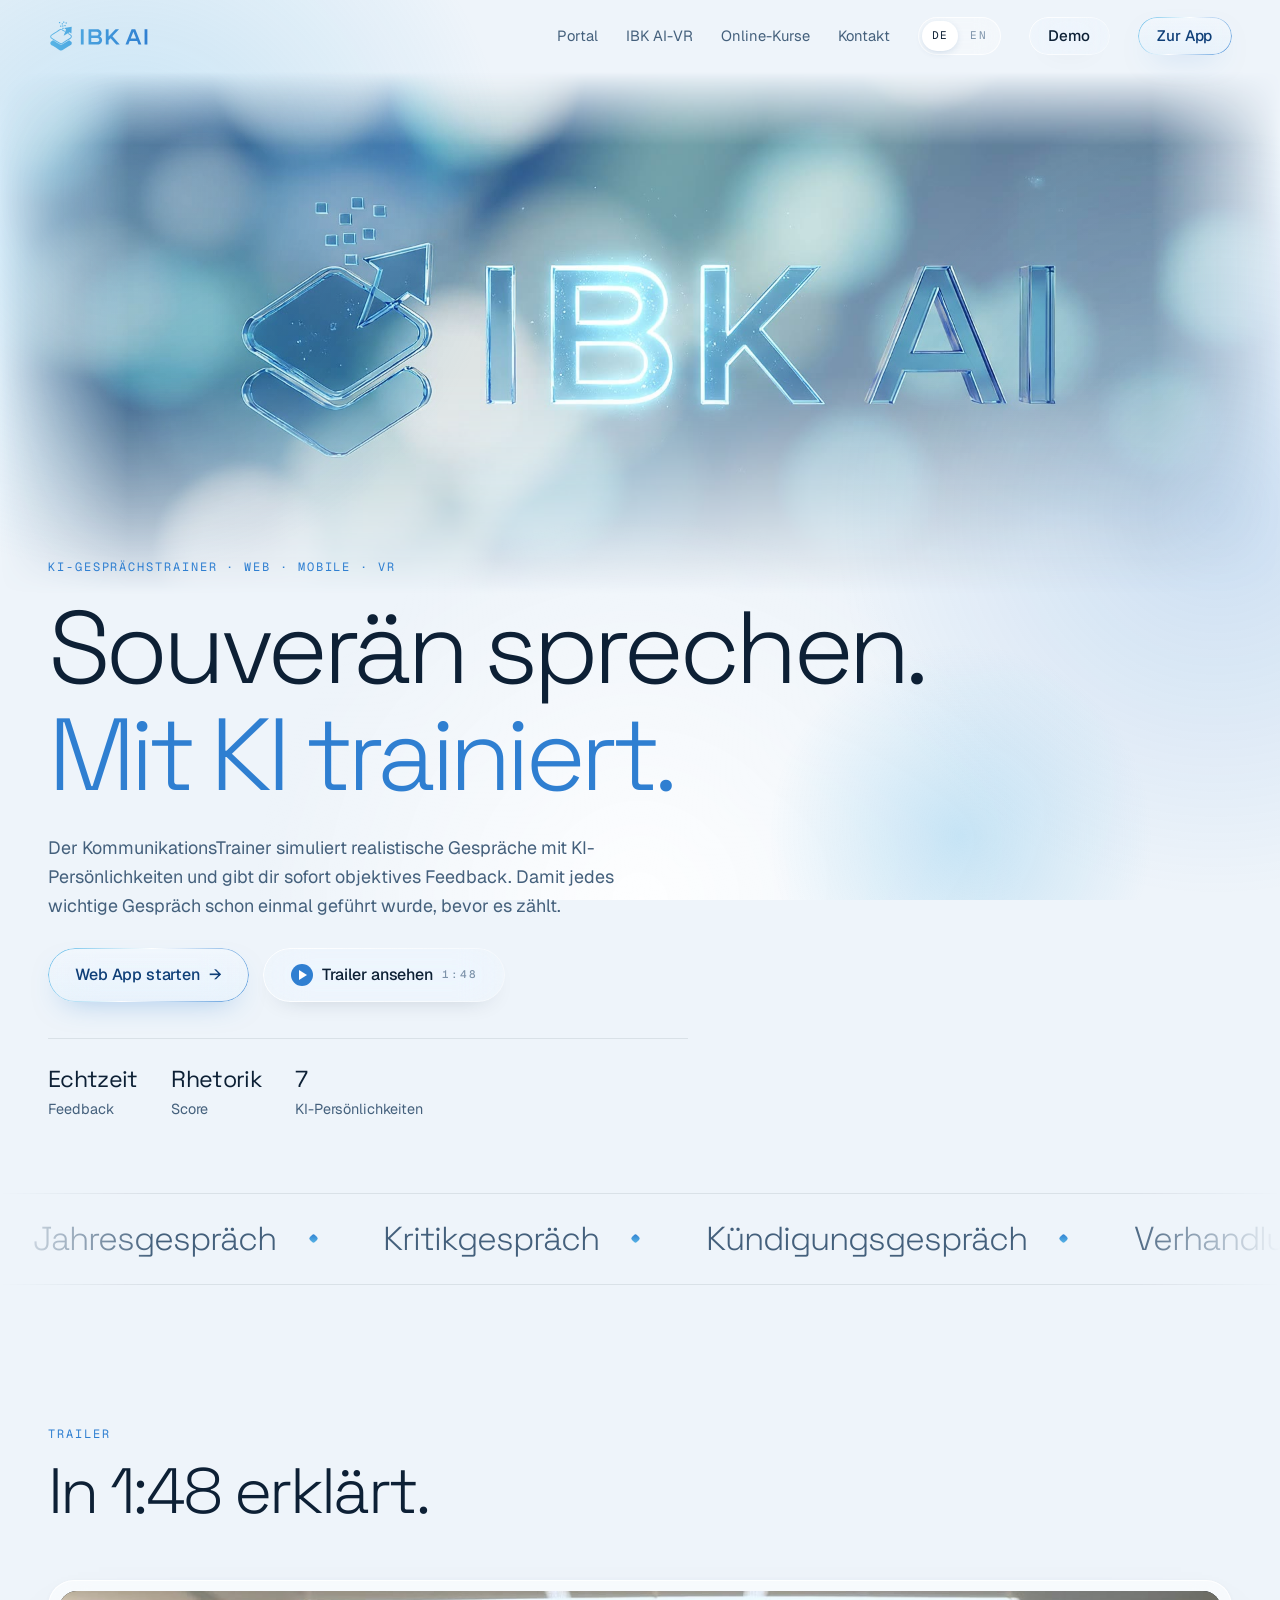
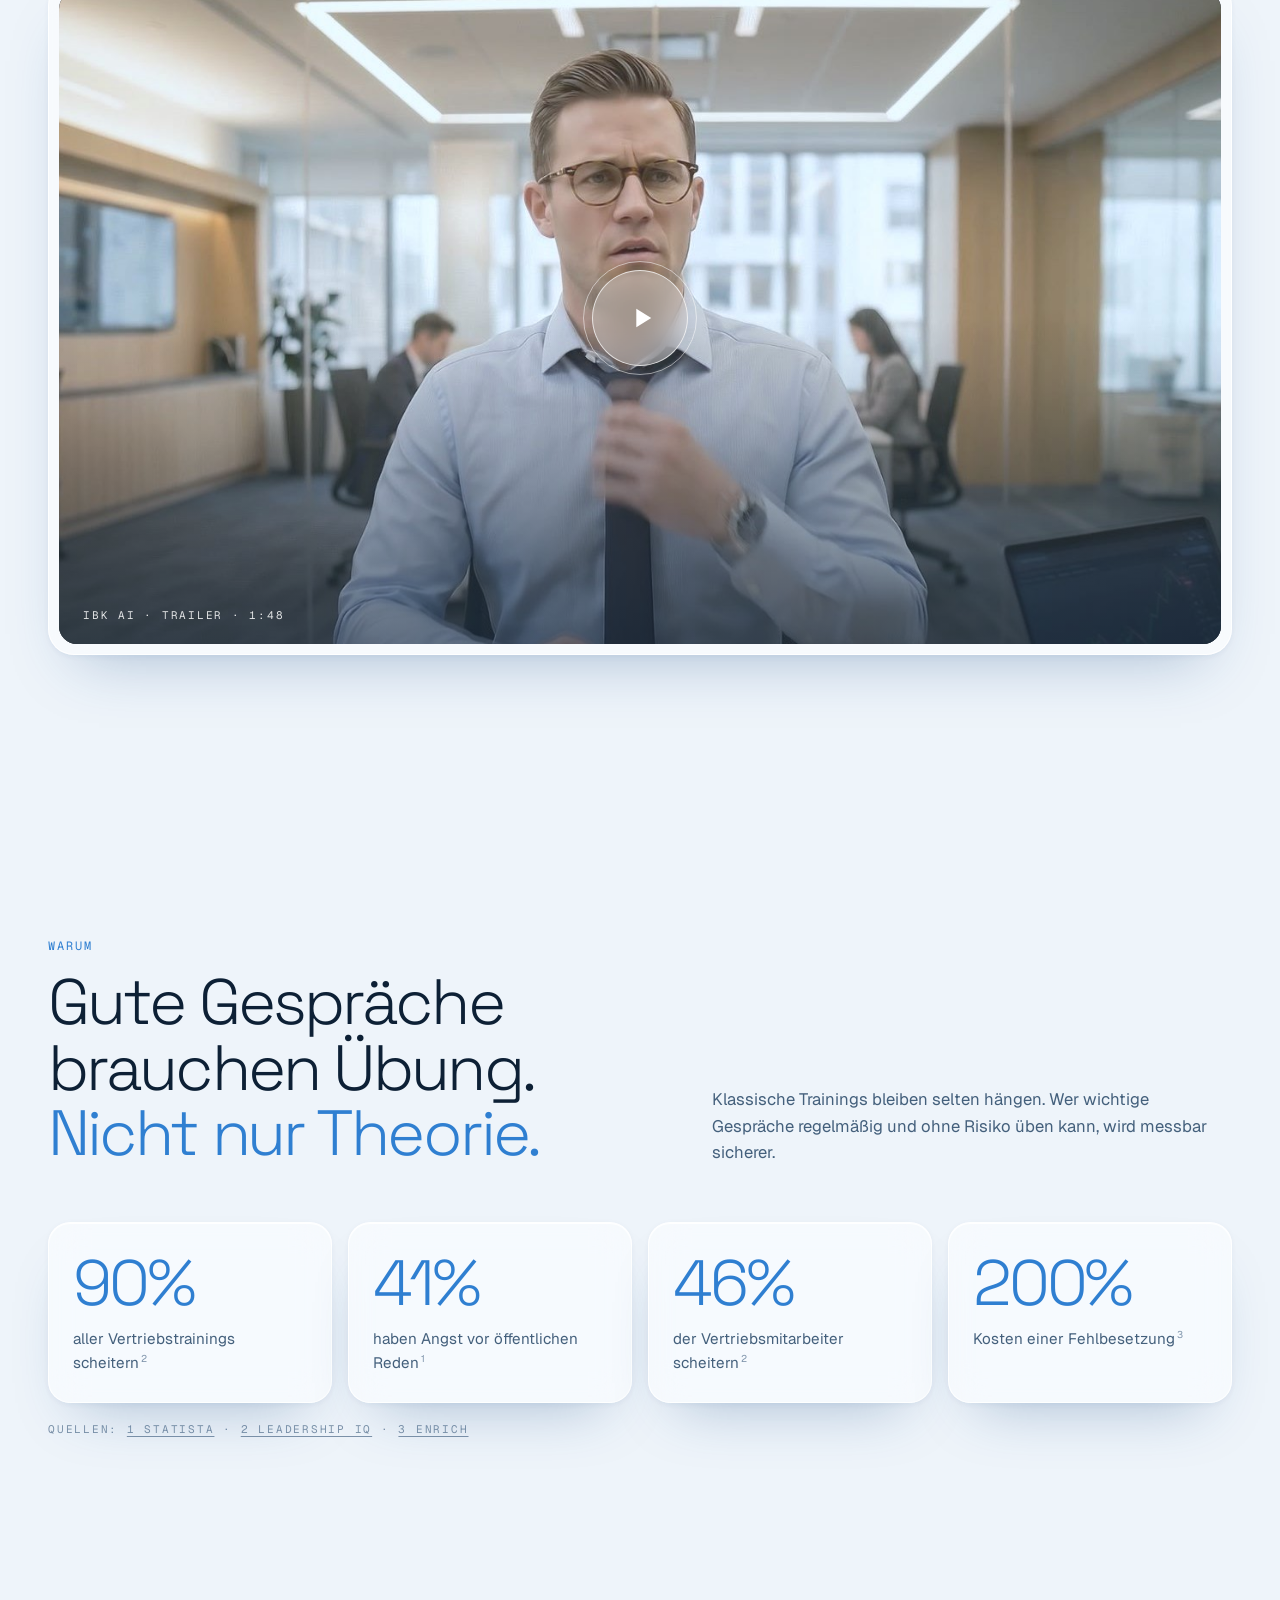
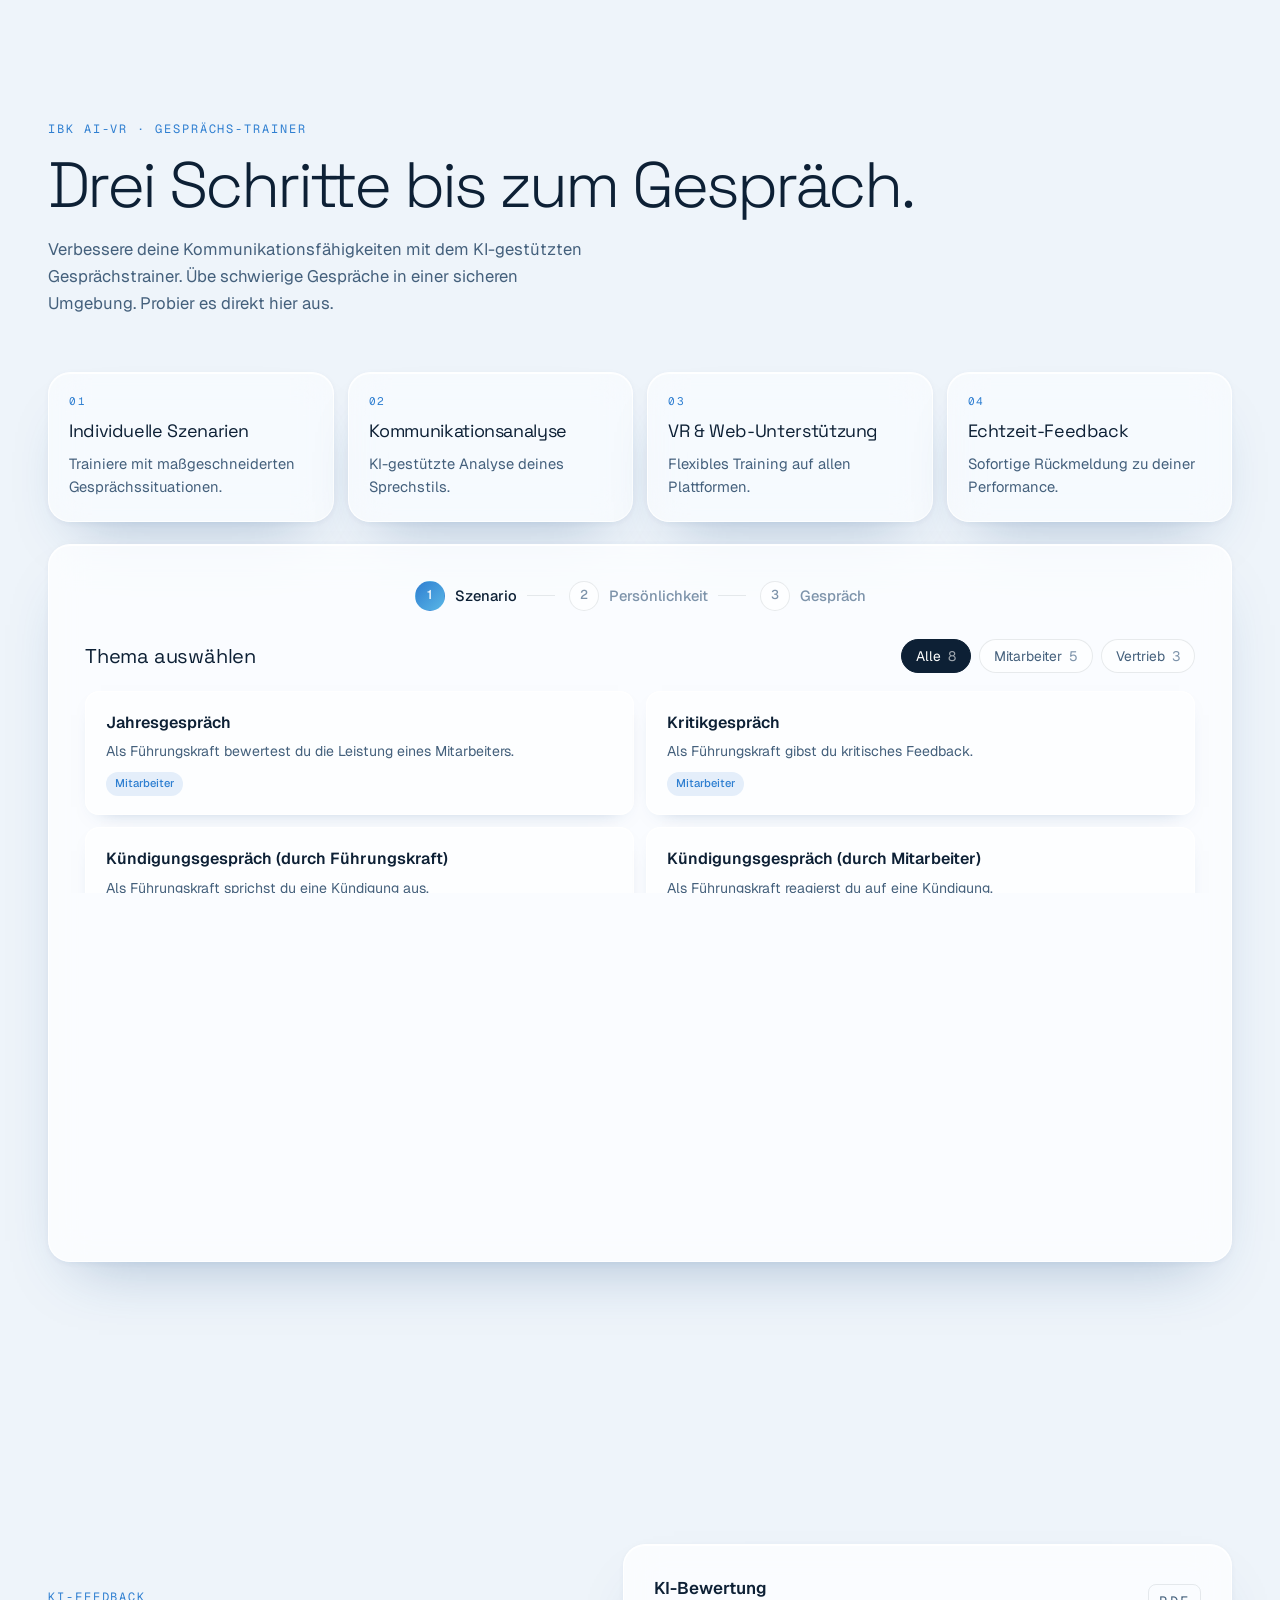
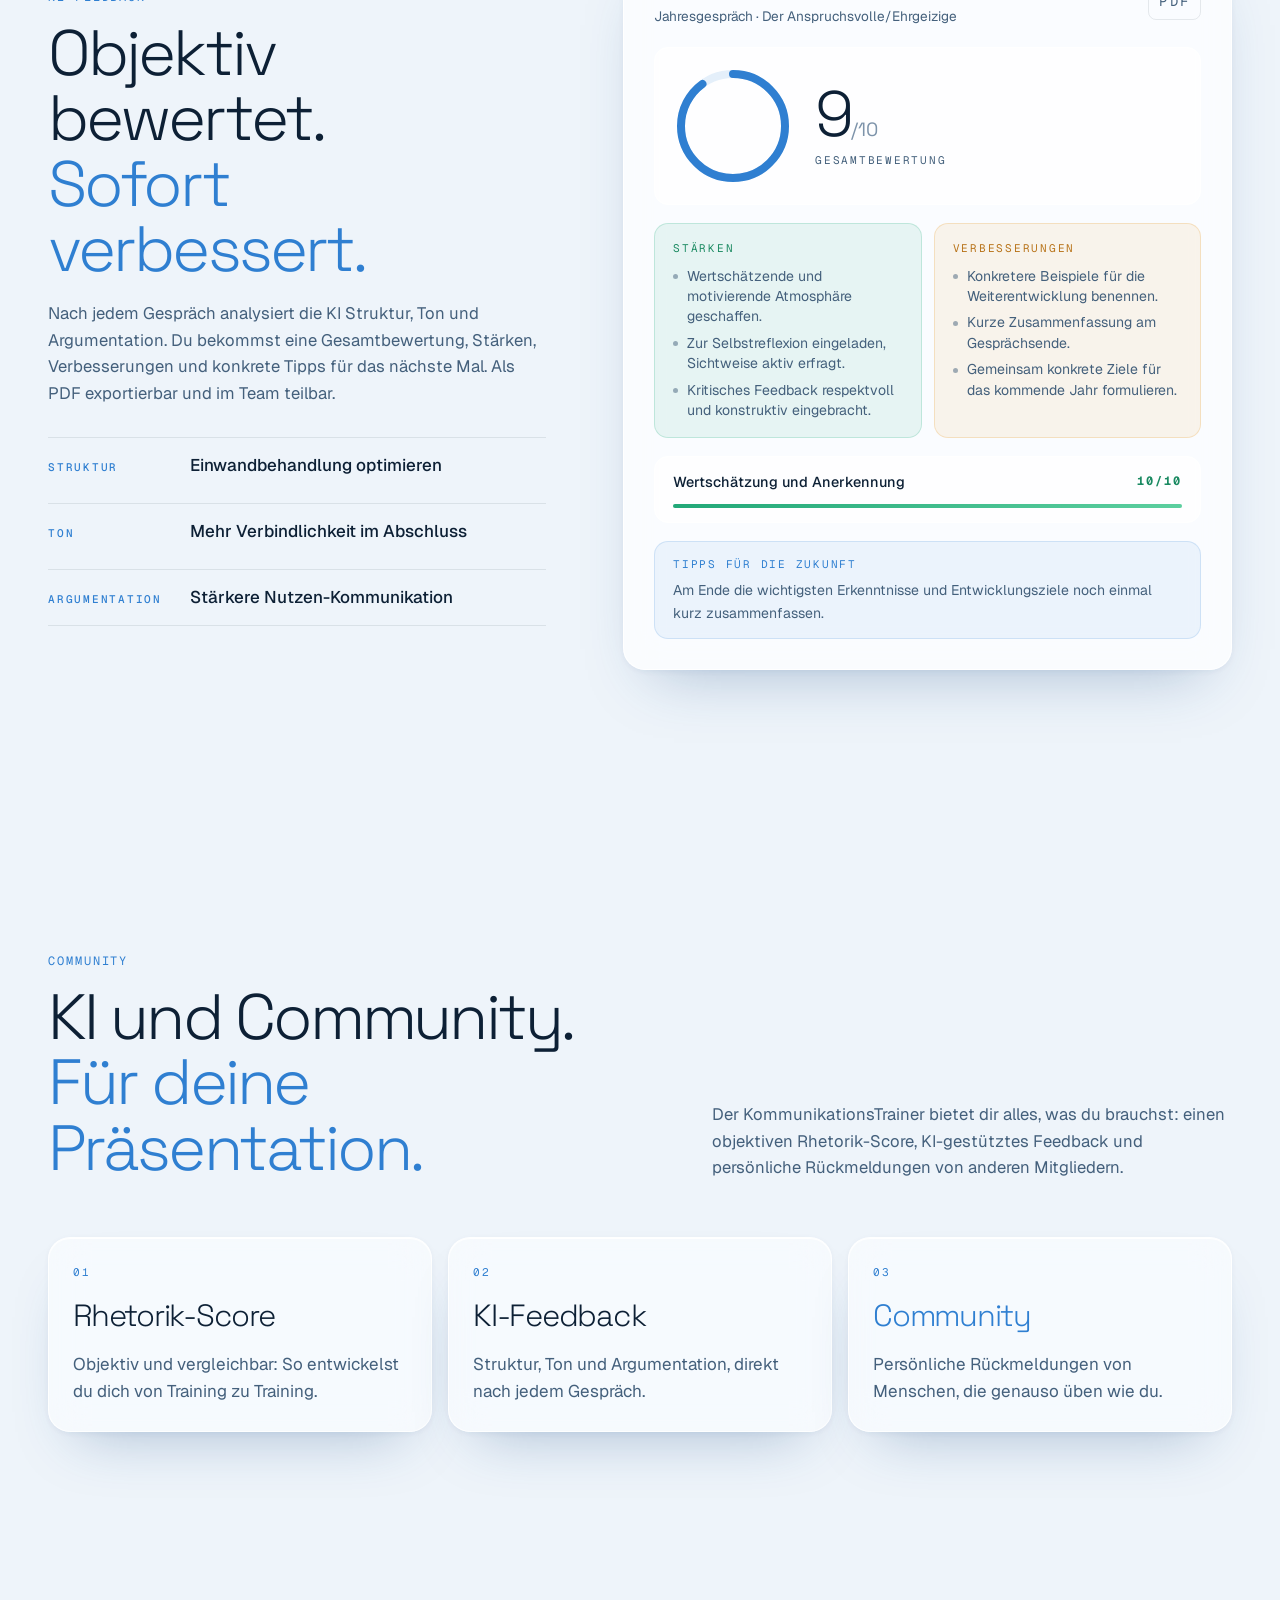
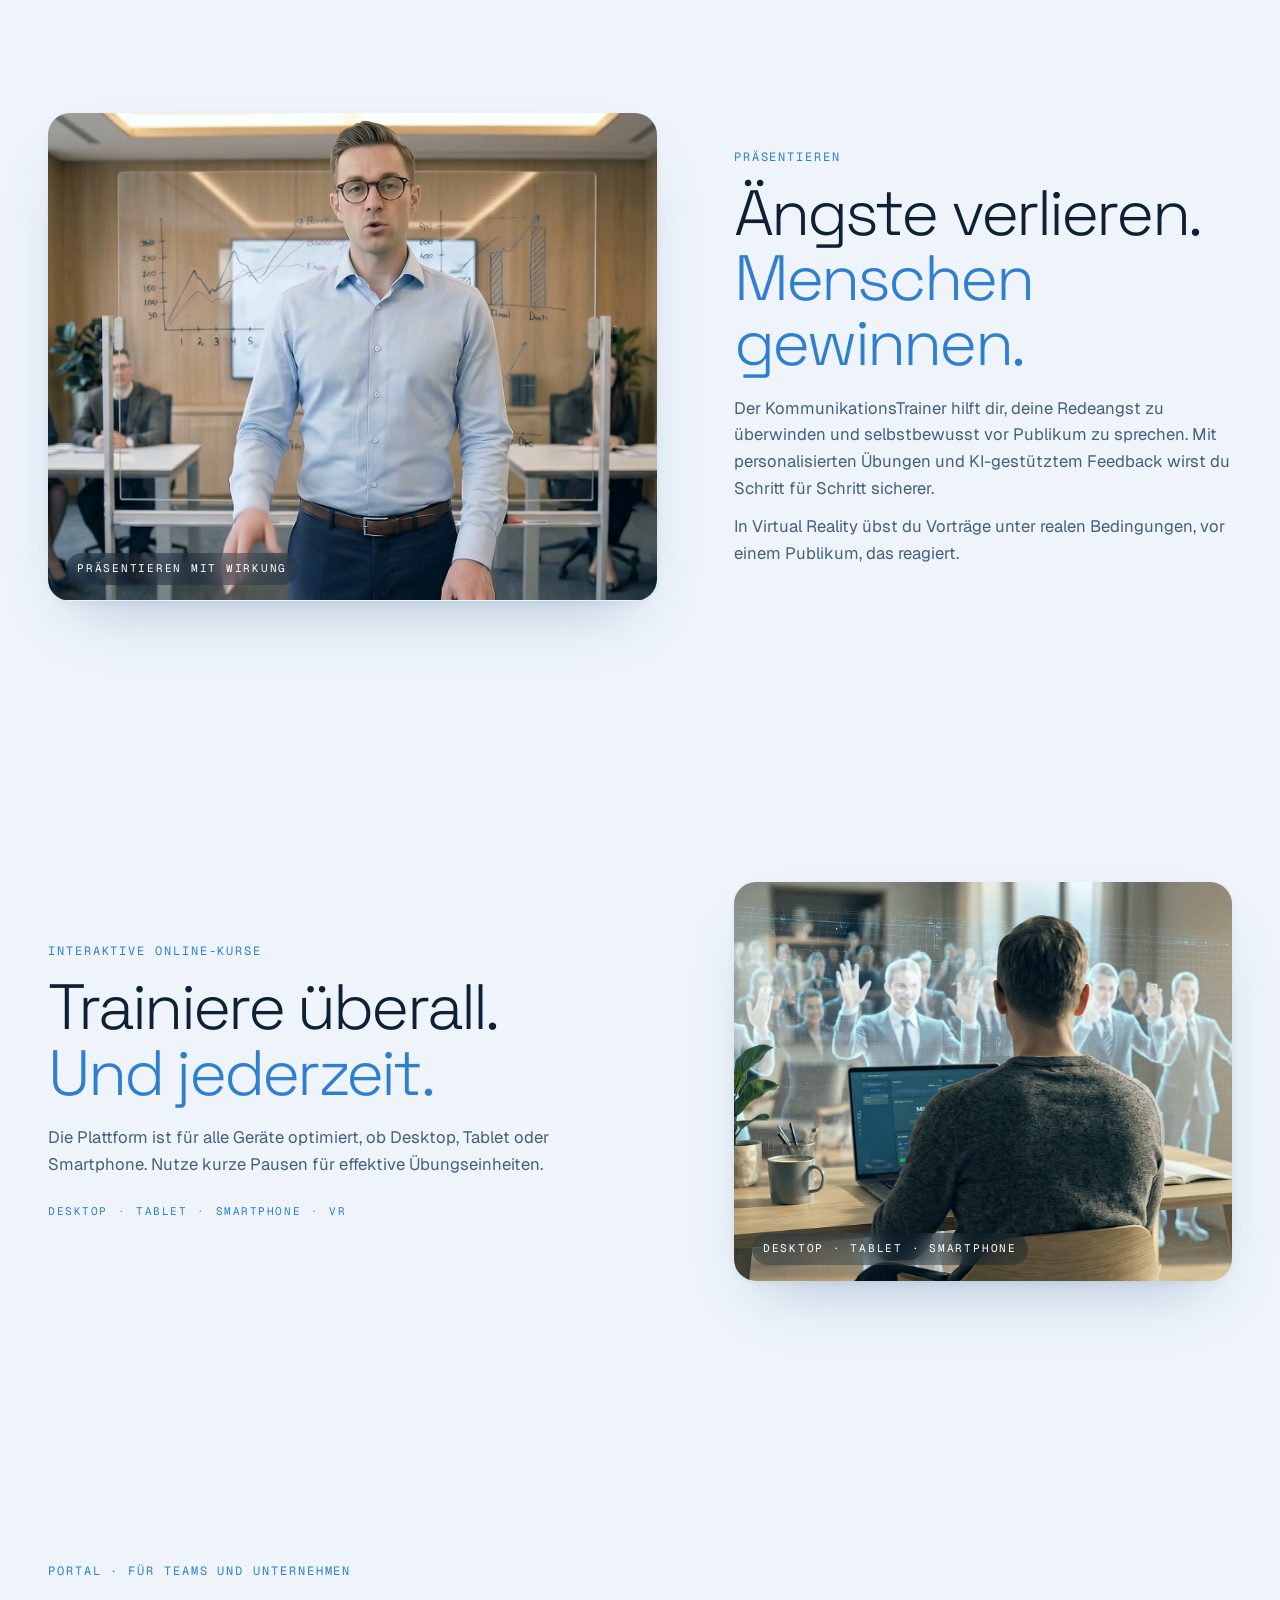
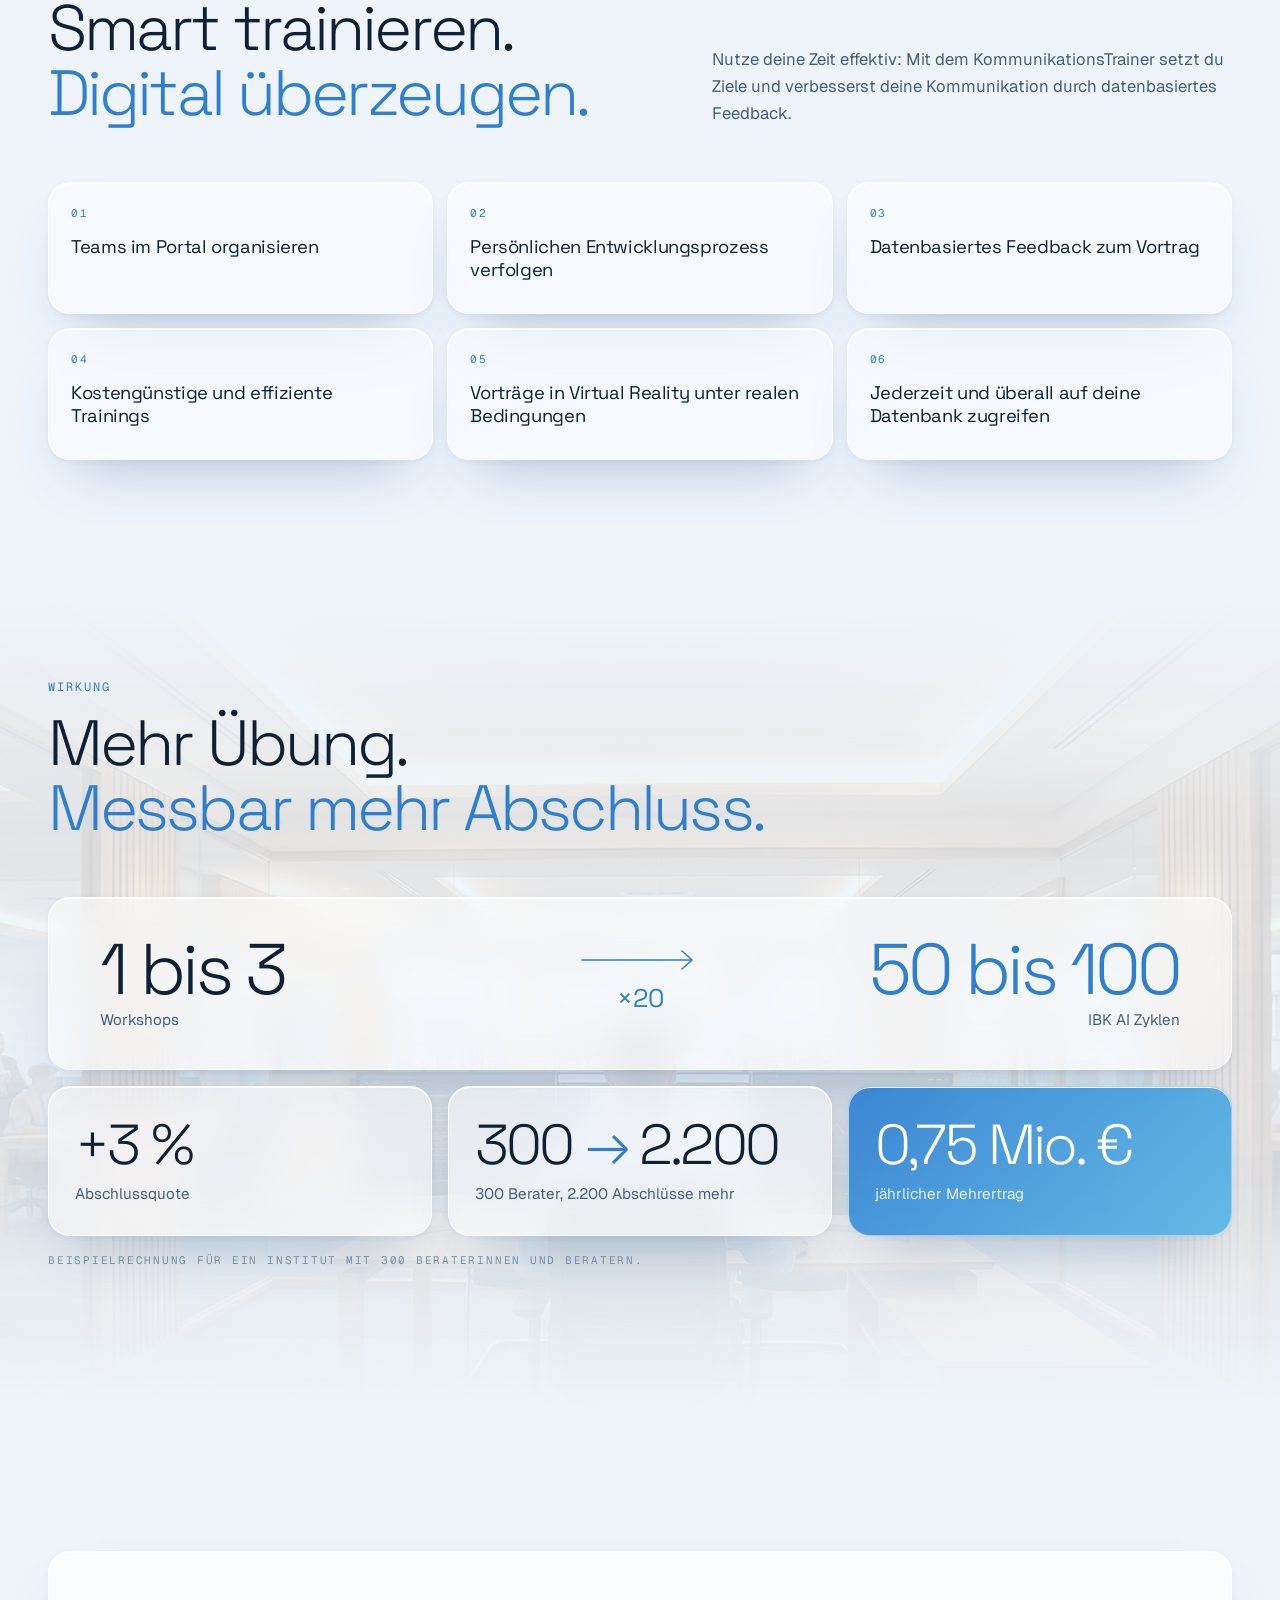
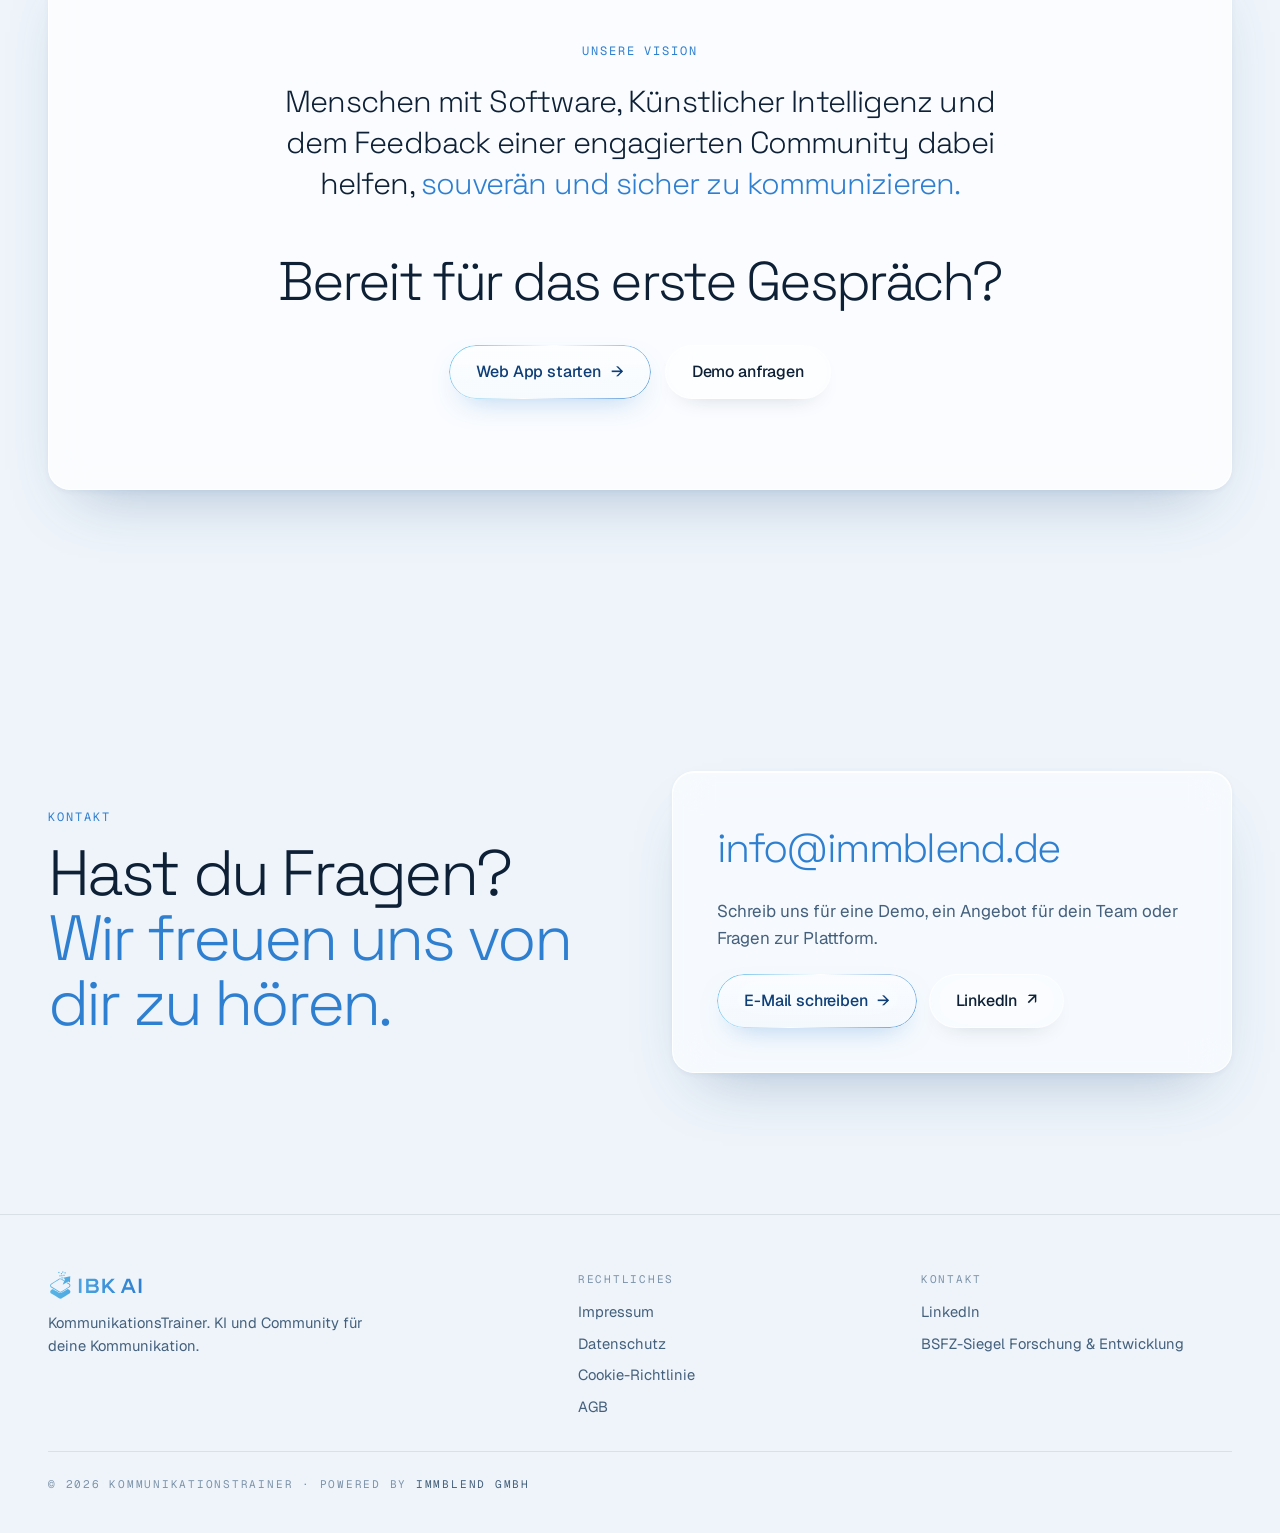
==== commit 1e5fb1e6: "Móvil: IBK AI-VR compacto (lista + filas), pie de foto sin Training-to-go, vídeos en Online-Kurse y " ====
--- a/index.html
+++ b/index.html
@@ -18,7 +18,7 @@
   <link rel="preconnect" href="https://fonts.googleapis.com">
   <link rel="preconnect" href="https://fonts.gstatic.com" crossorigin>
   <link href="https://fonts.googleapis.com/css2?family=Space+Grotesk:wght@300;400;500&family=Geist:wght@300;400;500;600&family=Geist+Mono:wght@400;500&display=swap" rel="stylesheet">
-  <link rel="stylesheet" href="assets/css/style.css?v=24">
+  <link rel="stylesheet" href="assets/css/style.css?v=25">
   <script>document.documentElement.classList.add('js');</script>
   <script src="assets/js/main.js?v=9" defer></script>
 </head>
@@ -304,7 +304,7 @@
     <section class="split split--reverse wrap" id="online-kurse" aria-labelledby="courses-title">
       <figure class="split__media reveal">
         <video class="split__video" data-section-video data-src-lg="assets/video/training-900.mp4" data-src-sm="assets/video/training-600.mp4" poster="assets/img/training-poster.jpg" muted loop playsinline preload="none" width="1200" height="900" aria-label="Training am Laptop mit virtuellem Publikum"></video>
-        <figcaption class="mono">Training-to-go · Desktop · Tablet · Smartphone</figcaption>
+        <figcaption class="mono">Desktop · Tablet · Smartphone</figcaption>
       </figure>
       <div class="split__copy">
         <p class="eyebrow reveal">Interaktive Online-Kurse</p>
--- a/assets/css/style.css
+++ b/assets/css/style.css
@@ -649,3 +649,21 @@
 .devices { gap: 0; }
 .devices li { padding: 0; border: 0; background: none; color: var(--blue); }
 .devices li + li::before { content: "·"; margin: 0 .9em; color: var(--ink-3); }
+
+/* ---------- IBK AI-VR en móvil: menos tarjetas, lectura clara ---------- */
+@media (max-width: 640px) {
+  /* las 4 ventajas: lista sencilla sin tarjetas ni números (no compiten con los pasos 1-2-3) */
+  .pillars { gap: 0; margin-bottom: 28px; border-top: 1px solid var(--hair); }
+  .pillars .pillar { background: none; border: 0; border-bottom: 1px solid var(--hair); border-radius: 0; box-shadow: none; -webkit-backdrop-filter: none; backdrop-filter: none; padding: 12px 0; gap: 2px; }
+  .pillars .pillar::before, .pillars .pillar .mono { display: none; }
+  .pillars .pillar b { font-size: 1rem; }
+  .pillars .pillar span:not(.mono) { font-size: .86rem; }
+  /* opciones de la demo: filas compactas (título + etiqueta), sin descripción */
+  .options { gap: 8px; }
+  .option { padding: 12px 14px; display: flex; align-items: center; gap: 10px; }
+  .option b { flex: 1; font-size: .95rem; }
+  .option span { display: none; }
+  .option .tag { margin-top: 0; flex: none; }
+  .option--persona .glyph { width: 30px; height: 30px; border-radius: 9px; margin: 0; font-size: .9rem; flex: none; }
+  .option:hover { transform: none; }
+}
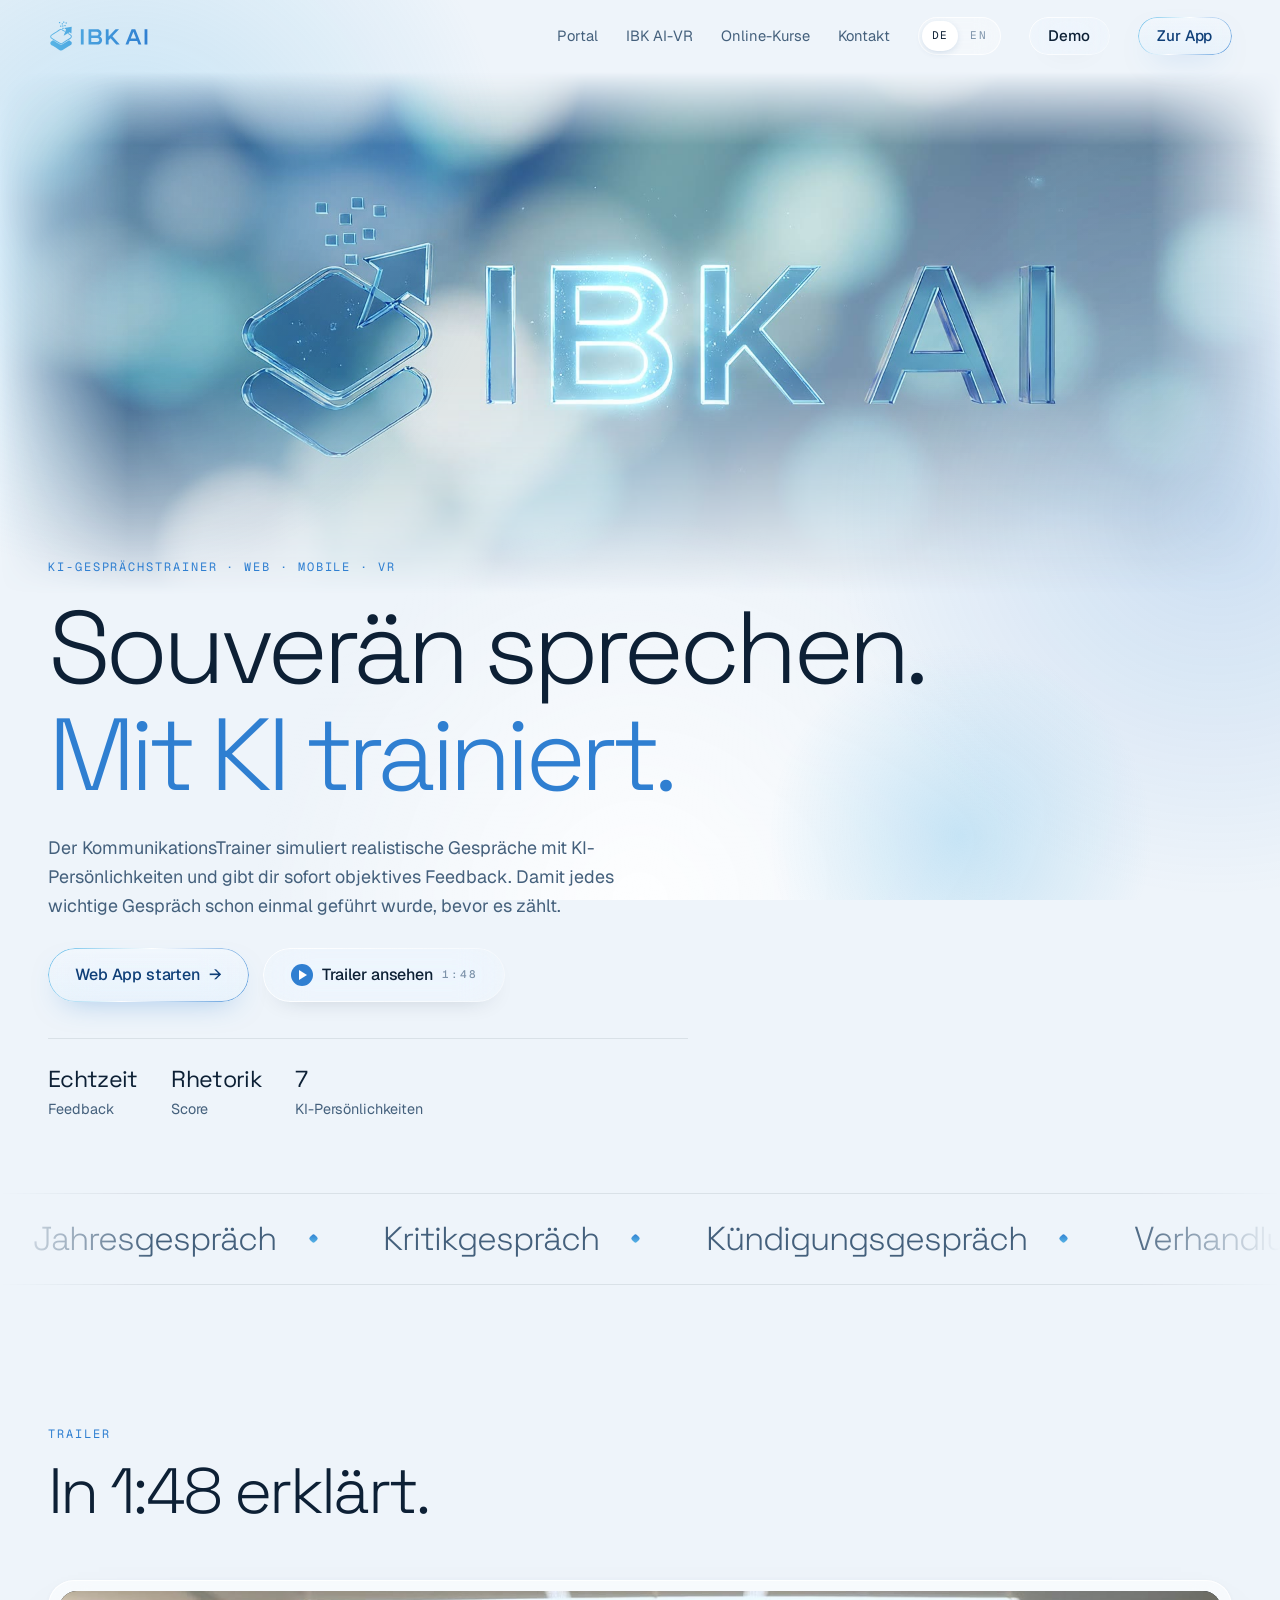
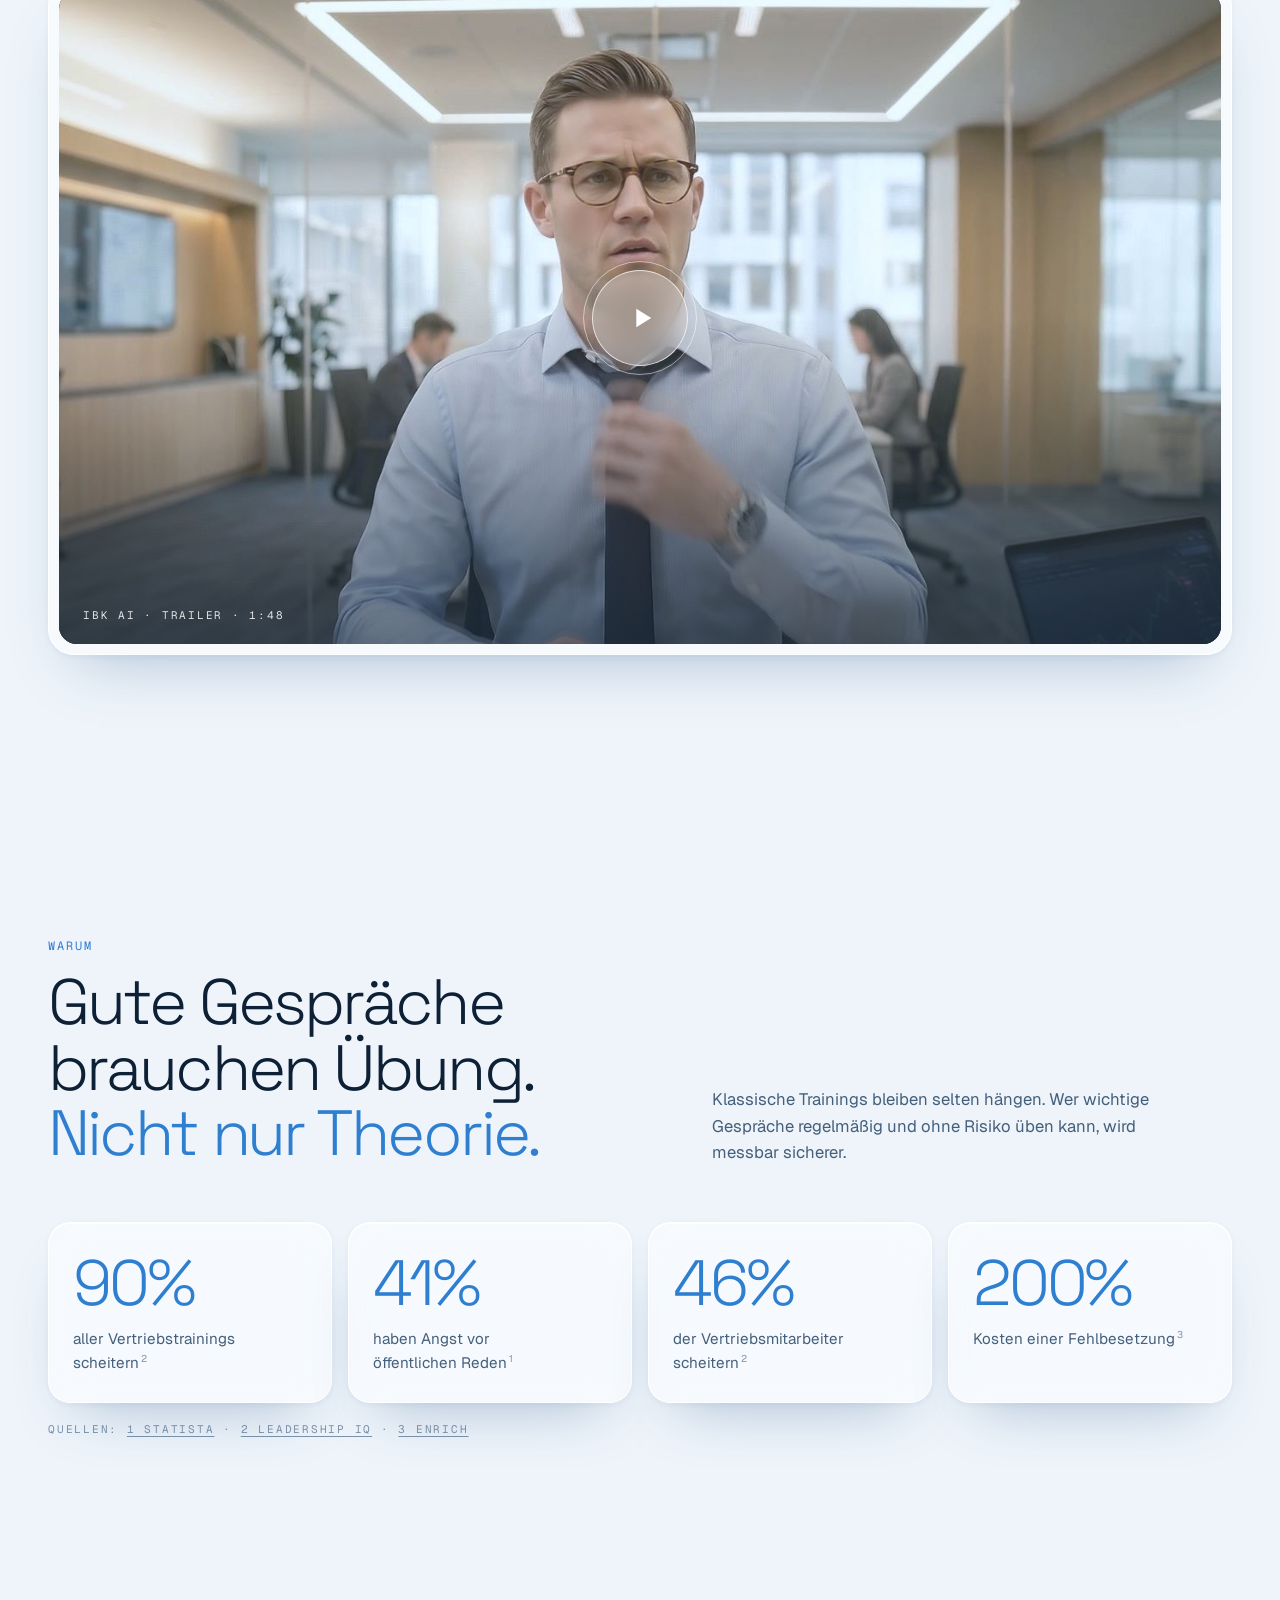
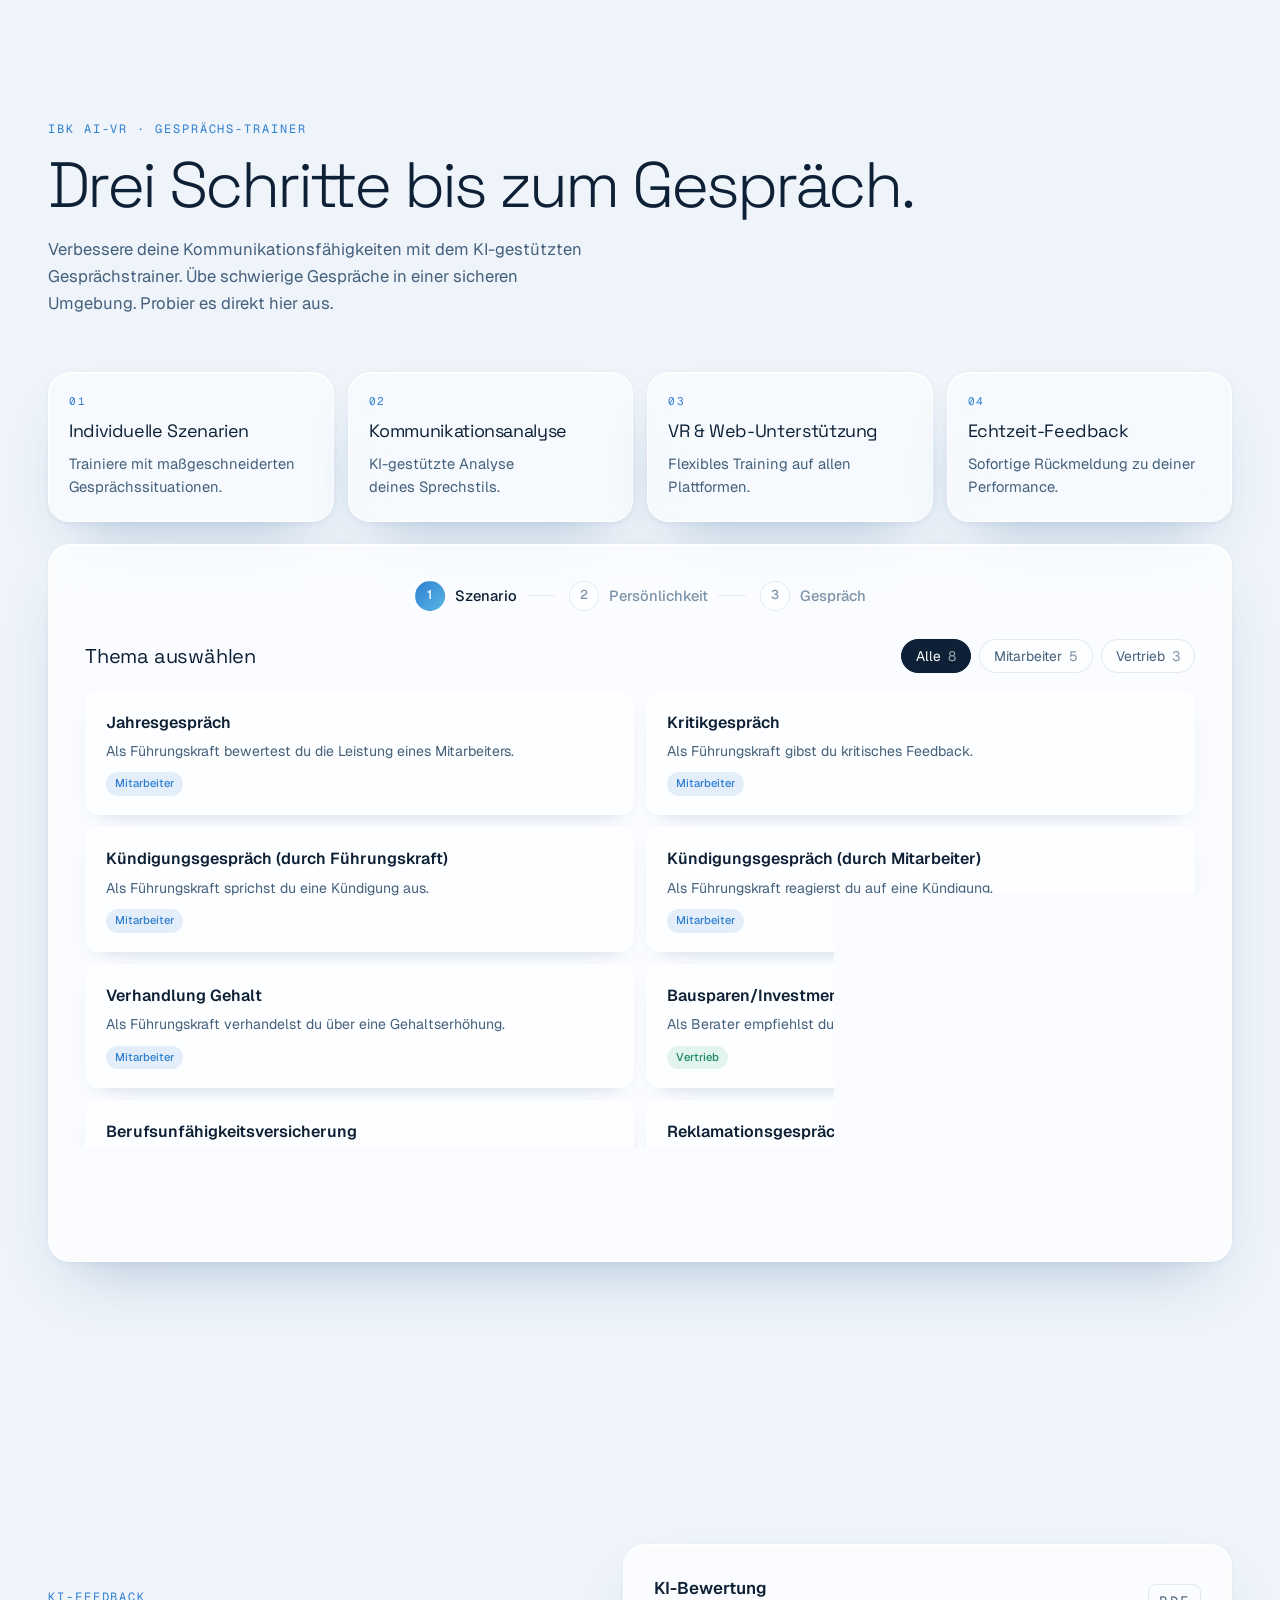
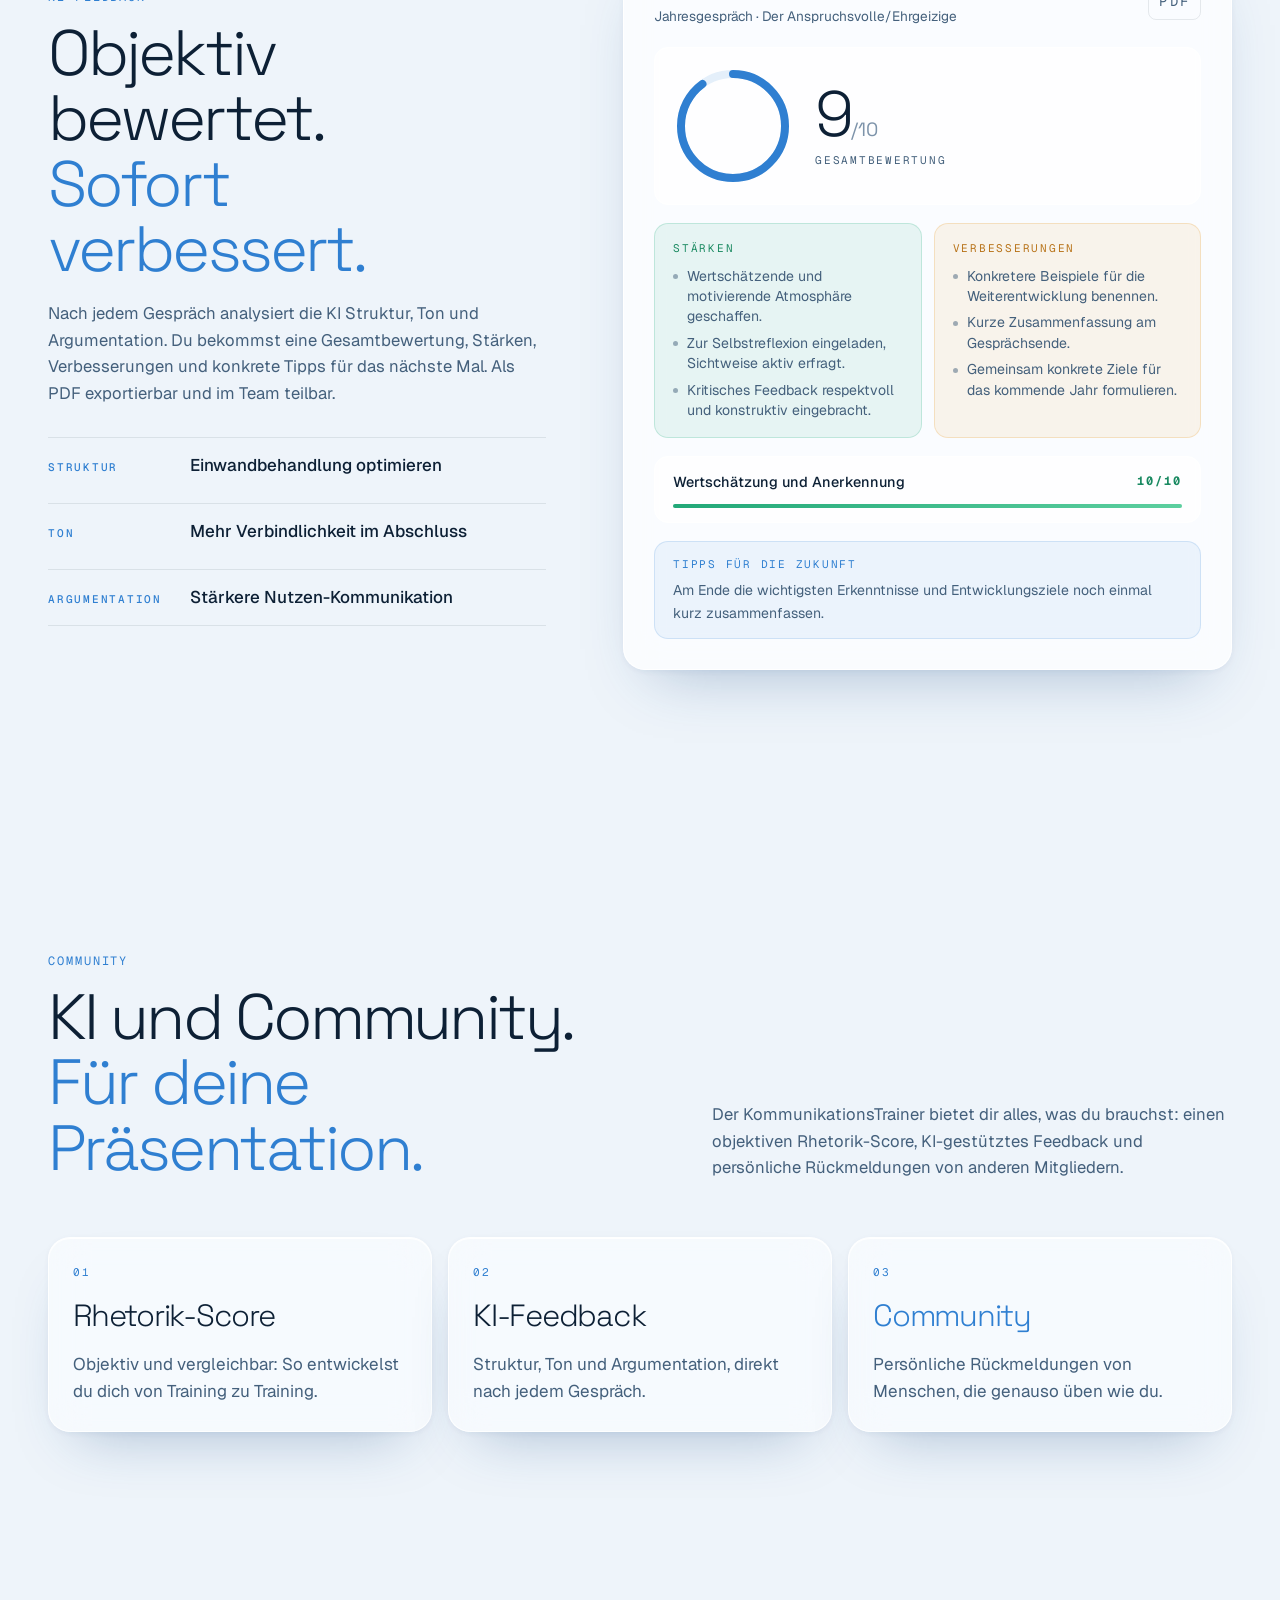
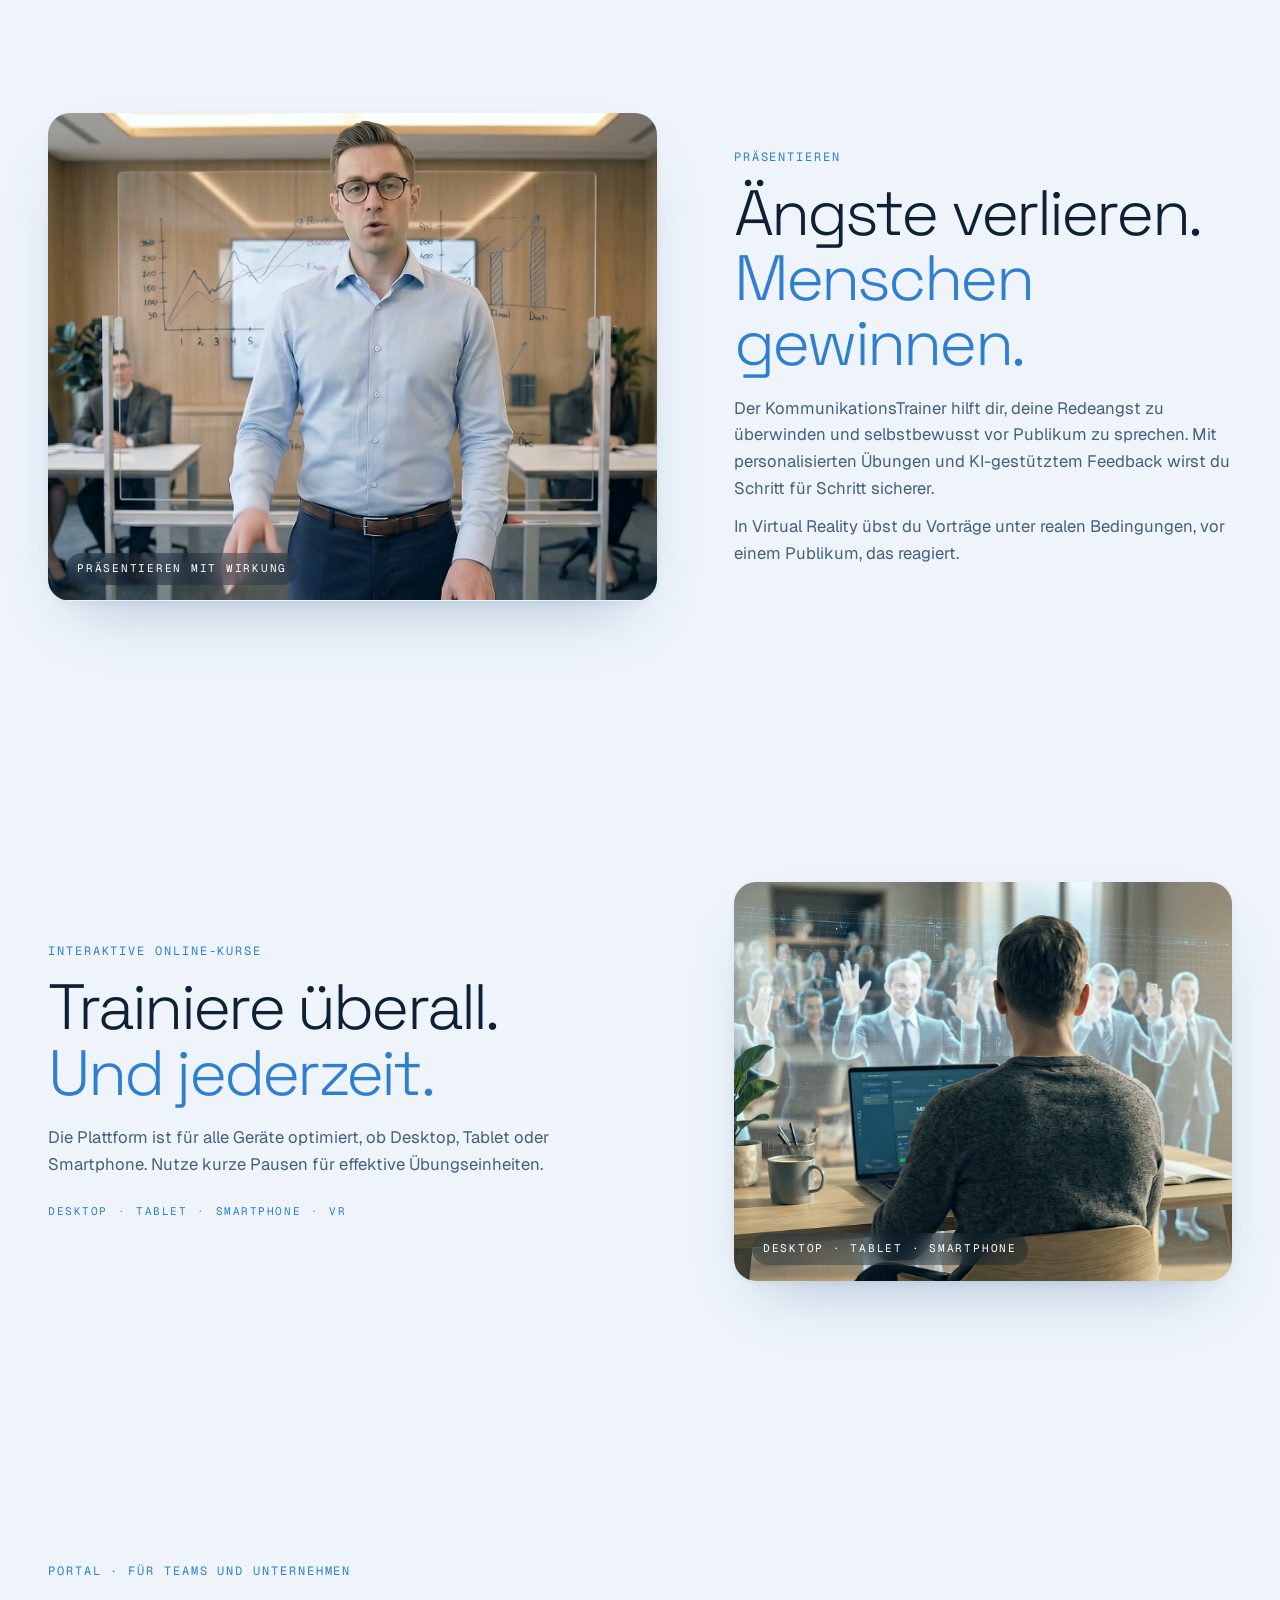
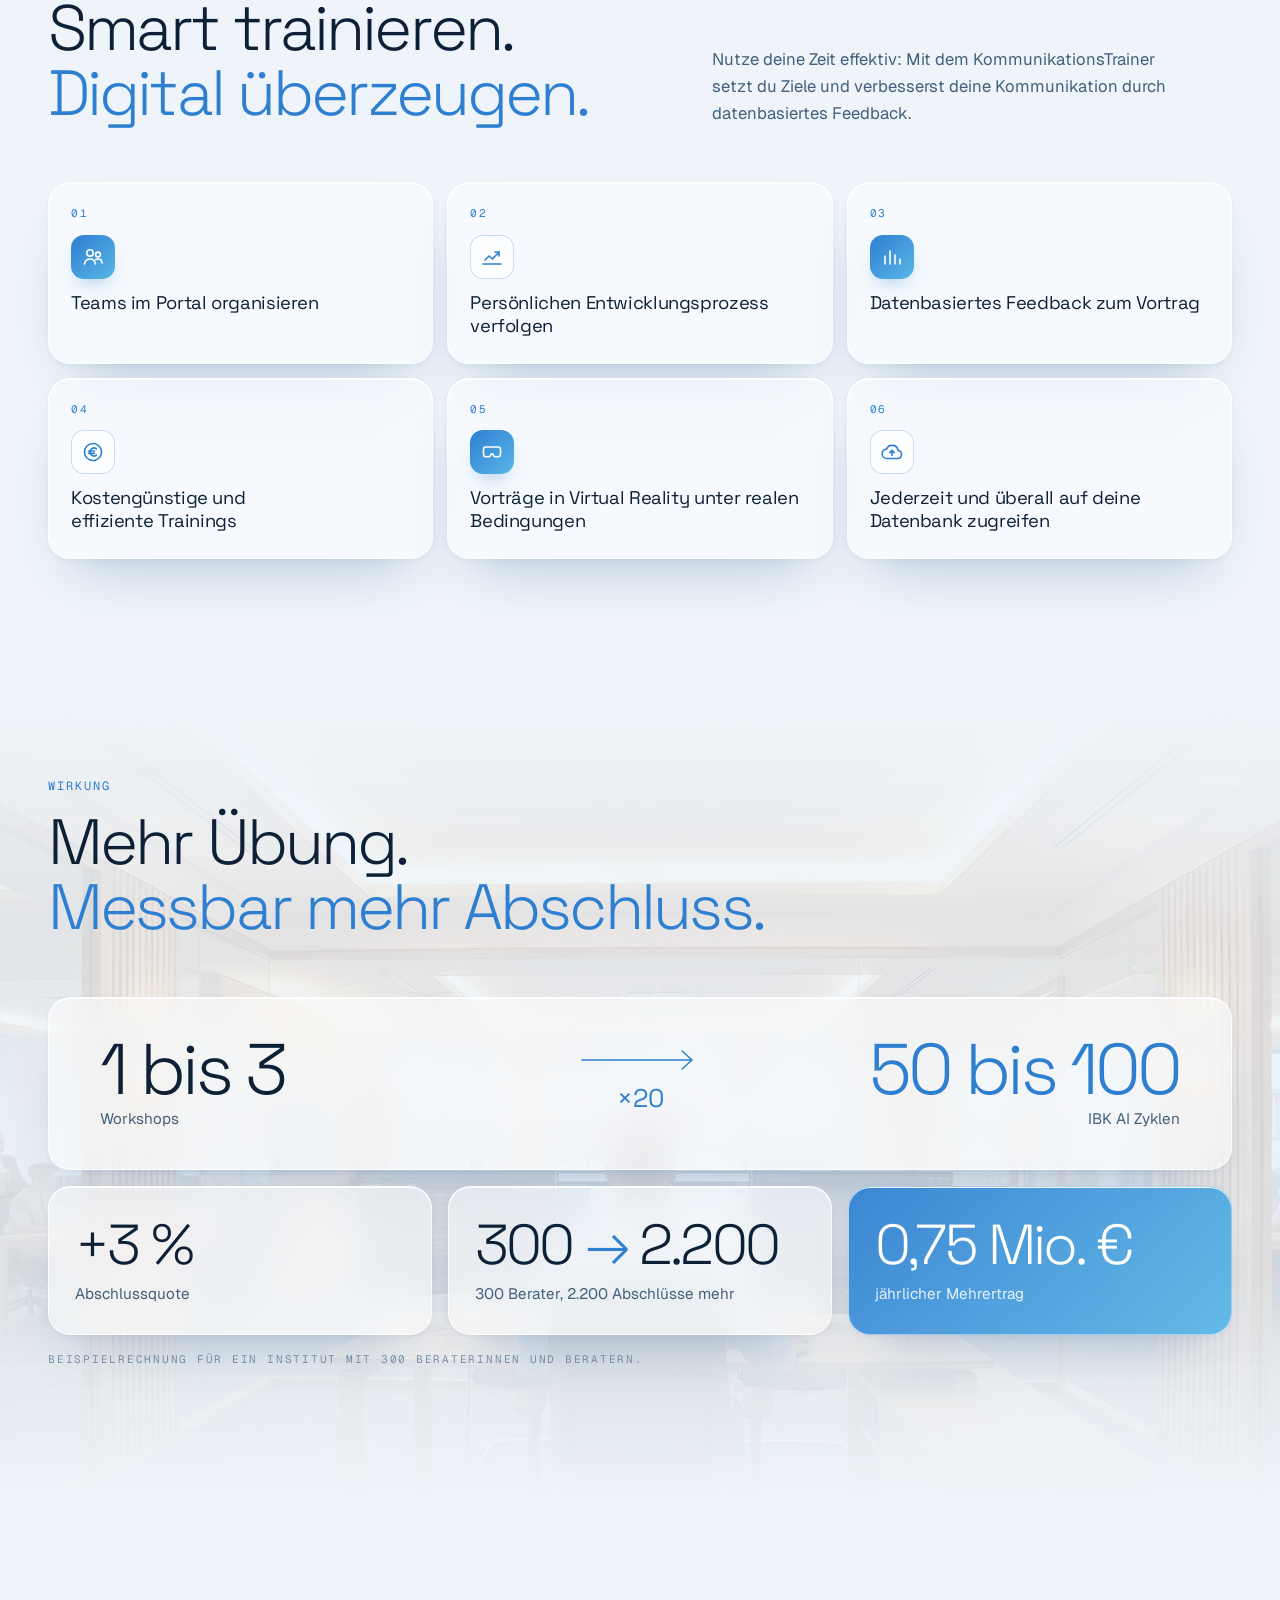
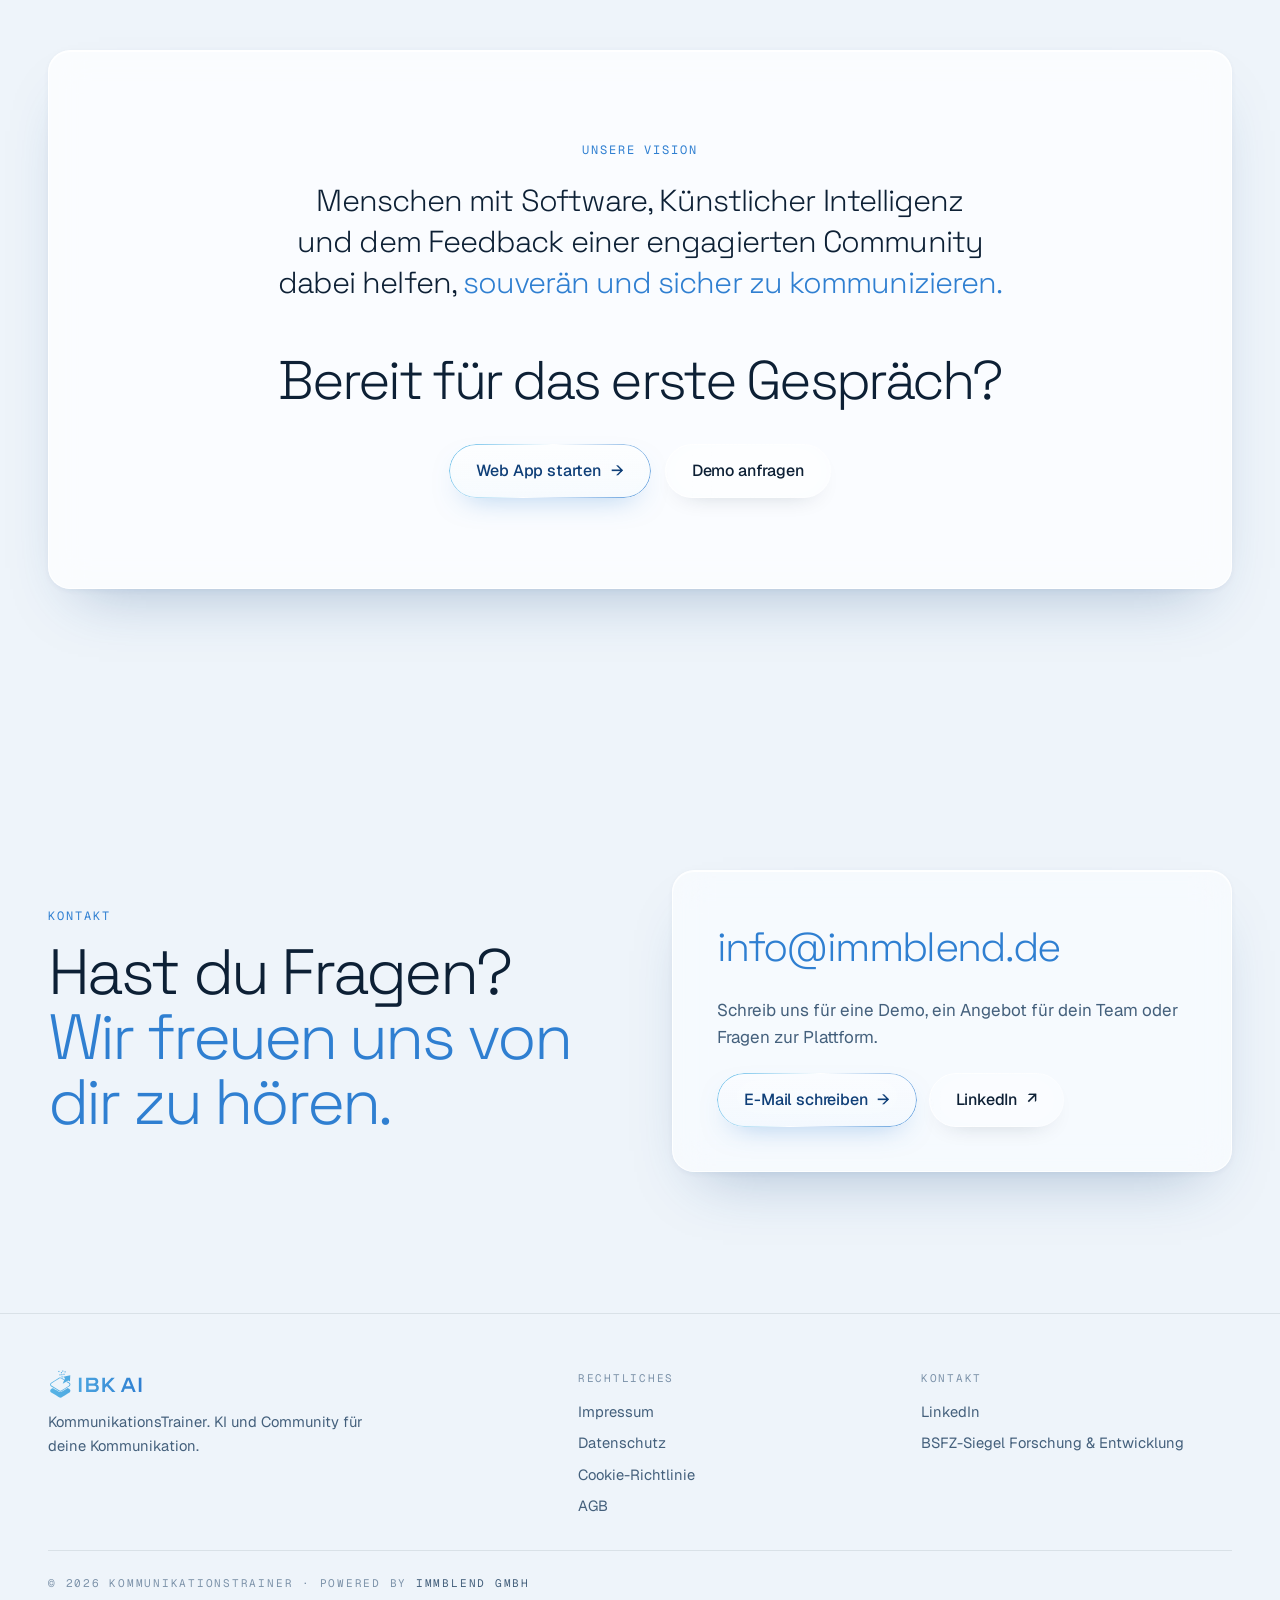
==== commit ec446c81: "Móvil: pie y eyebrow sin cortes raros, Portal con iconos y carrusel, espaciado entre secciones Co-Au" ====
--- a/index.html
+++ b/index.html
@@ -18,7 +18,7 @@
   <link rel="preconnect" href="https://fonts.googleapis.com">
   <link rel="preconnect" href="https://fonts.gstatic.com" crossorigin>
   <link href="https://fonts.googleapis.com/css2?family=Space+Grotesk:wght@300;400;500&family=Geist:wght@300;400;500;600&family=Geist+Mono:wght@400;500&display=swap" rel="stylesheet">
-  <link rel="stylesheet" href="assets/css/style.css?v=25">
+  <link rel="stylesheet" href="assets/css/style.css?v=32">
   <script>document.documentElement.classList.add('js');</script>
   <script src="assets/js/main.js?v=9" defer></script>
 </head>
@@ -77,7 +77,7 @@
       </div>
       <div class="hero__fade" aria-hidden="true"></div>
       <div class="hero__content wrap">
-        <p class="eyebrow reveal" style="--d:.1s">KI-Gesprächstrainer · Web · Mobile · VR</p>
+        <p class="eyebrow dotline reveal" style="--d:.1s"><span>KI-Gesprächstrainer</span><span class="dotline__sep" aria-hidden="true"> · </span><span>Web · Mobile · VR</span></p>
         <h1 class="hero__title">
           <span class="line reveal" style="--d:.2s">Souverän sprechen.</span>
           <span class="line reveal" style="--d:.32s"><em>Mit KI trainiert.</em></span>
@@ -137,8 +137,8 @@
         <div class="stat glass reveal" style="--d:.24s"><dt><span class="count" data-count="200">200</span>%</dt><dd>Kosten einer Fehlbesetzung<sup>3</sup></dd></div>
       </dl>
       <p class="sources mono">
-        Quellen: <a href="https://de.statista.com/statistik/daten/studie/258499/umfrage/die-haeufigsten-aengste-der-menschen/" target="_blank" rel="noopener">1 Statista</a> ·
-        <a href="https://www.leadershipiq.com/blogs/leadershipiq/35354241-why-new-hires-fail-emotional-intelligence-vs-skills" target="_blank" rel="noopener">2 Leadership IQ</a> ·
+        Quellen: <a href="https://de.statista.com/statistik/daten/studie/258499/umfrage/die-haeufigsten-aengste-der-menschen/" target="_blank" rel="noopener">1 Statista</a>&nbsp;·
+        <a href="https://www.leadershipiq.com/blogs/leadershipiq/35354241-why-new-hires-fail-emotional-intelligence-vs-skills" target="_blank" rel="noopener">2 Leadership IQ</a>&nbsp;·
         <a href="https://www.enrich.org/blog/The-true-cost-of-employee-turnover-financial-wellness-enrich" target="_blank" rel="noopener">3 Enrich</a>
       </p>
     </section>
@@ -326,12 +326,12 @@
         <p class="lead reveal" style="--d:.2s">Nutze deine Zeit effektiv: Mit dem KommunikationsTrainer setzt du Ziele und verbesserst deine Kommunikation durch datenbasiertes Feedback.</p>
       </div>
       <ul class="portal__grid">
-        <li class="glass reveal"><span class="mono">01</span><b>Teams im Portal organisieren</b></li>
-        <li class="glass reveal" style="--d:.05s"><span class="mono">02</span><b>Persönlichen Entwicklungsprozess verfolgen</b></li>
-        <li class="glass reveal" style="--d:.1s"><span class="mono">03</span><b>Datenbasiertes Feedback zum Vortrag</b></li>
-        <li class="glass reveal" style="--d:.15s"><span class="mono">04</span><b>Kostengünstige und effiziente Trainings</b></li>
-        <li class="glass reveal" style="--d:.2s"><span class="mono">05</span><b>Vorträge in Virtual Reality unter realen Bedingungen</b></li>
-        <li class="glass reveal" style="--d:.25s"><span class="mono">06</span><b>Jederzeit und überall auf deine Datenbank zugreifen</b></li>
+        <li class="glass reveal"><span class="mono">01</span><svg class="pg-ico" viewBox="0 0 24 24" aria-hidden="true"><circle cx="9" cy="8" r="3.2"/><circle cx="17" cy="9.5" r="2.4"/><path d="M3.5 19c.6-3.2 2.8-5 5.5-5s4.9 1.8 5.5 5M14.5 14.6c.8-.4 1.6-.6 2.5-.6 2.2 0 3.8 1.5 4.2 4"/></svg><b>Teams im Portal organisieren</b></li>
+        <li class="glass reveal" style="--d:.05s"><span class="mono">02</span><svg class="pg-ico" viewBox="0 0 24 24" aria-hidden="true"><path d="M3 19h18"/><path d="M5 15l4-4 3.5 3L19 7"/><path d="M15 7h4v4"/></svg><b>Persönlichen Entwicklungsprozess verfolgen</b></li>
+        <li class="glass reveal" style="--d:.1s"><span class="mono">03</span><svg class="pg-ico" viewBox="0 0 24 24" aria-hidden="true"><path d="M5 19V11M10 19V6M15 19v-9M20 19v-5"/></svg><b>Datenbasiertes Feedback zum Vortrag</b></li>
+        <li class="glass reveal" style="--d:.15s"><span class="mono">04</span><svg class="pg-ico" viewBox="0 0 24 24" aria-hidden="true"><circle cx="12" cy="12" r="8.5"/><path d="M15.5 8.8a4 4 0 1 0 0 6.4M7.5 11h6M7.5 13.4h6"/></svg><b>Kostengünstige und effiziente Trainings</b></li>
+        <li class="glass reveal" style="--d:.2s"><span class="mono">05</span><svg class="pg-ico" viewBox="0 0 24 24" aria-hidden="true"><path d="M3.5 9.5c0-1.4 1.1-2.5 2.5-2.5h12c1.4 0 2.5 1.1 2.5 2.5v4.8c0 1.4-1.1 2.5-2.5 2.5h-2.6c-.8 0-1.5-.5-1.8-1.2l-.5-1.1c-.4-.9-1.8-.9-2.2 0l-.5 1.1c-.3.7-1 1.2-1.8 1.2H6c-1.4 0-2.5-1.1-2.5-2.5z"/></svg><b>Vorträge in Virtual Reality unter realen Bedingungen</b></li>
+        <li class="glass reveal" style="--d:.25s"><span class="mono">06</span><svg class="pg-ico" viewBox="0 0 24 24" aria-hidden="true"><path d="M7 18.5h10.5a4 4 0 0 0 .6-7.95A6 6 0 0 0 6.6 9.1 4.7 4.7 0 0 0 7 18.5z"/><path d="M12 15.5v-5M9.8 12.6 12 10.4l2.2 2.2"/></svg><b>Jederzeit und überall auf deine Datenbank zugreifen</b></li>
       </ul>
     </section>
 
@@ -406,7 +406,7 @@
         <a href="https://www.linkedin.com/company/prezp" target="_blank" rel="noopener">LinkedIn</a>
         <a href="https://www.bescheinigung-forschungszulage.de/bsfz-siegel" target="_blank" rel="noopener">BSFZ-Siegel Forschung &amp; Entwicklung</a>
       </nav>
-      <p class="footer__copy mono">© <span data-year>2026</span> KommunikationsTrainer · Powered by <a href="https://immblend.tech/" target="_blank" rel="noopener">ImmBlend GmbH</a></p>
+      <p class="footer__copy mono"><span>© <span data-year>2026</span> KommunikationsTrainer</span><span class="footer__sep" aria-hidden="true"> · </span><span>Powered by <a href="https://immblend.tech/" target="_blank" rel="noopener">ImmBlend GmbH</a></span></p>
     </div>
   </footer>
 </body>
--- a/assets/css/style.css
+++ b/assets/css/style.css
@@ -578,7 +578,7 @@
 :root { --sec-pad: clamp(80px, 11vw, 150px); }
 section { padding-block: var(--sec-pad); }
 section[id] { scroll-margin-top: calc(var(--sec-pad) * -1 + 20px); }
-@media (max-width: 640px) { :root { --sec-pad: 72px; } }
+@media (max-width: 640px) { :root { --sec-pad: 52px; } .section-head--split { gap: 0; } }
 /* opción elegida (visible al volver atrás en la demo) */
 .option.is-selected { border-color: rgba(var(--blue-rgb), .55); box-shadow: 0 0 0 1px rgba(var(--blue-rgb), .35), 0 18px 30px -18px rgba(29, 78, 136, .55); }
 .option.is-selected b::after { content: " ✓"; color: var(--blue); }
@@ -667,3 +667,33 @@
   .option--persona .glyph { width: 30px; height: 30px; border-radius: 9px; margin: 0; font-size: .9rem; flex: none; }
   .option:hover { transform: none; }
 }
+.footer__copy > span { white-space: nowrap; }
+@media (max-width: 640px) {
+  .footer__copy > span:not(.footer__sep) { display: block; }
+  .footer__copy > span + .footer__sep + span { margin-top: 6px; }
+  .footer__sep { display: none; }
+}
+
+/* ---------- Cortes de línea: sin palabras huérfanas ---------- */
+h1, h2, h3, .h2, .eyebrow, .mono, figcaption, .closing__title, .closing__quote { text-wrap: balance; }
+p, li, b, dd, .lead, .option span, .msg { text-wrap: pretty; }
+
+/* ---------- Portal: icono por función; en móvil carrusel deslizable ---------- */
+.portal__grid li { grid-template-columns: auto 1fr; grid-template-areas: "num num" "ico ico" "txt txt"; }
+.portal__grid .mono { grid-area: num; }
+.portal__grid b { grid-area: txt; }
+.pg-ico { grid-area: ico; width: 44px; height: 44px; padding: 10px; border-radius: 13px; fill: none; stroke: #fff; stroke-width: 1.6; stroke-linecap: round; stroke-linejoin: round; background: linear-gradient(135deg, #2f7fd1, #59b6e6); box-shadow: 0 10px 22px -12px rgba(47, 127, 209, .8); }
+.portal__grid li:nth-child(even) .pg-ico { background: rgba(255, 255, 255, .7); stroke: var(--blue); box-shadow: inset 0 0 0 1px rgba(var(--blue-rgb), .25); }
+@media (max-width: 640px) {
+  .portal__grid { display: flex; gap: 10px; overflow-x: auto; scroll-snap-type: x mandatory; margin-inline: calc(var(--gut) * -1); padding: 4px var(--gut) 18px; scroll-padding-inline: var(--gut); scrollbar-width: none; }
+  .portal__grid::-webkit-scrollbar { display: none; }
+  .portal__grid li { flex: 0 0 68%; scroll-snap-align: start; min-height: 190px; padding: 20px; align-content: space-between; }
+  .portal__grid b { font-size: 1.05rem; }
+}
+/* líneas mono con "·": en móvil cortar en el separador, nunca dejar "·" al inicio de línea */
+.dotline > span, .sources a { white-space: nowrap; }
+@media (max-width: 640px) {
+  .dotline > span:not(.dotline__sep) { display: block; }
+  .dotline__sep { display: none; }
+}
+@media (max-width: 960px) { .section-head--split { gap: 0; } }
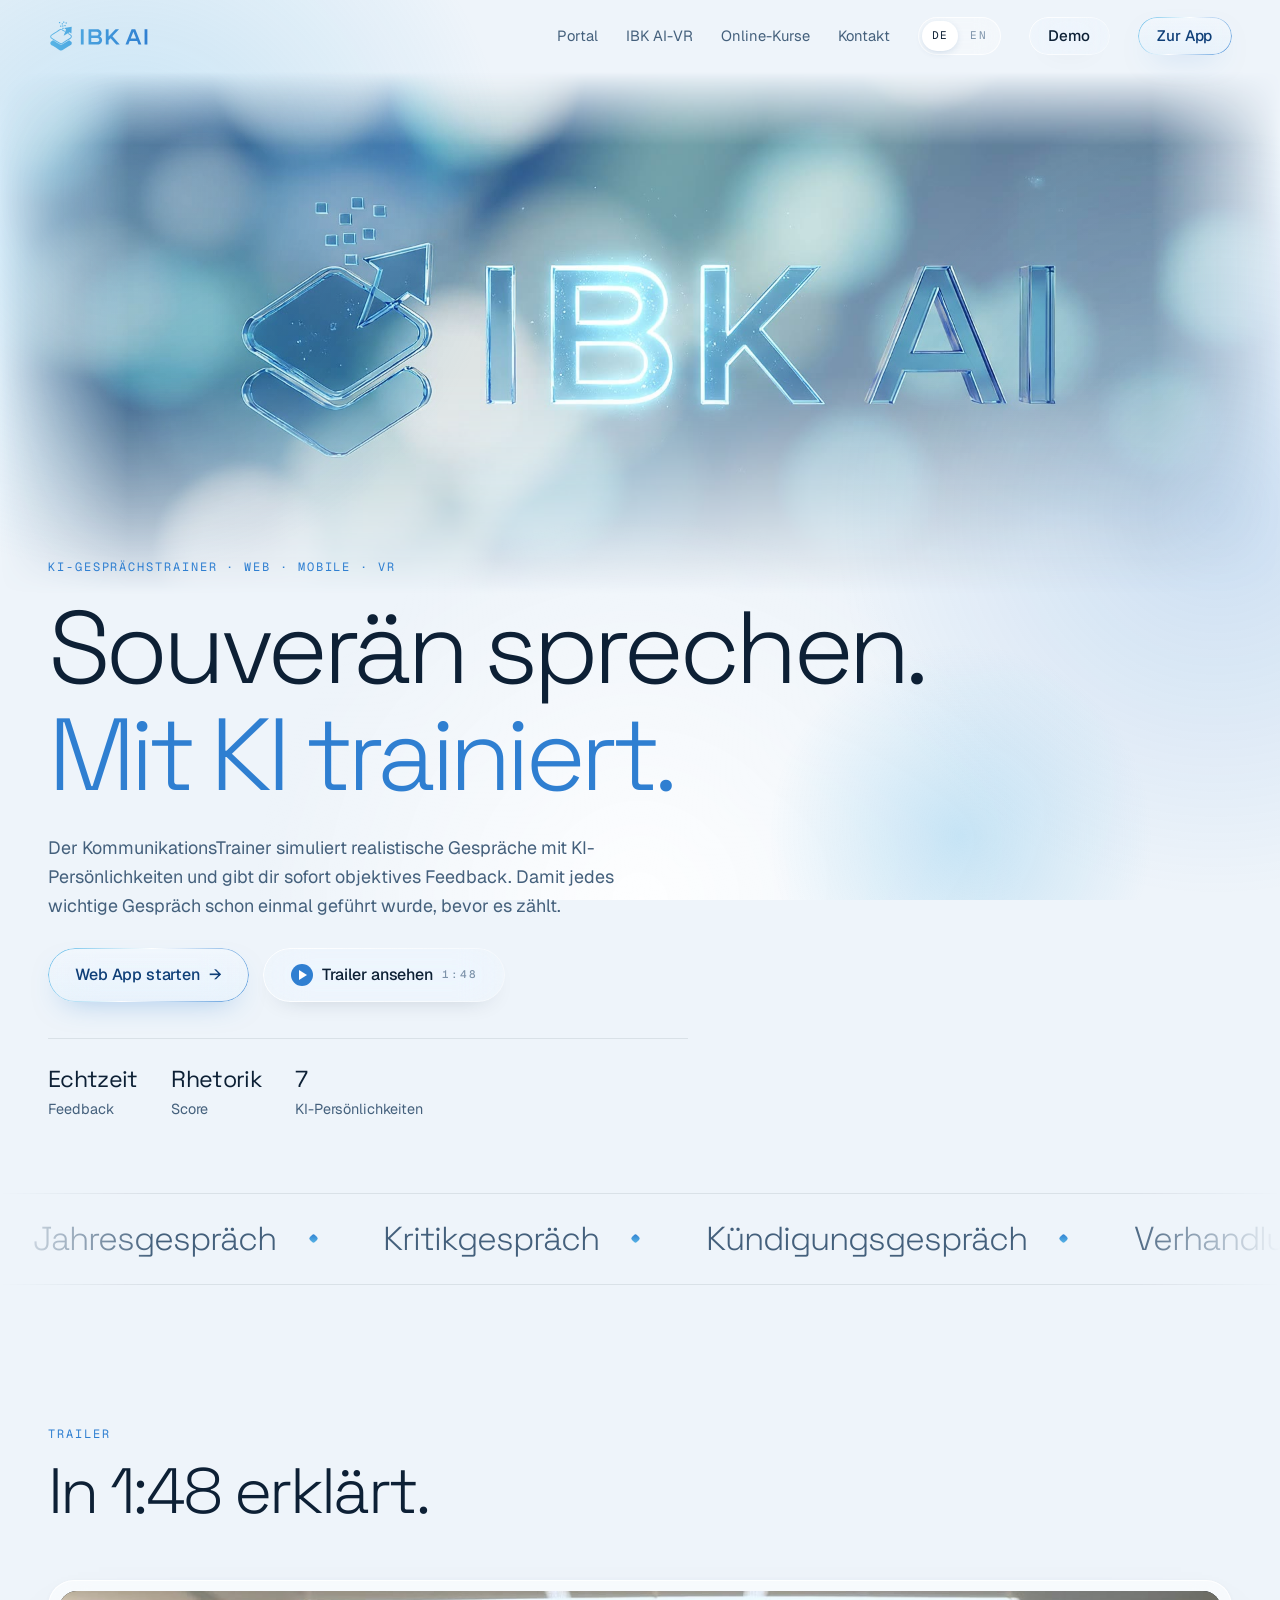
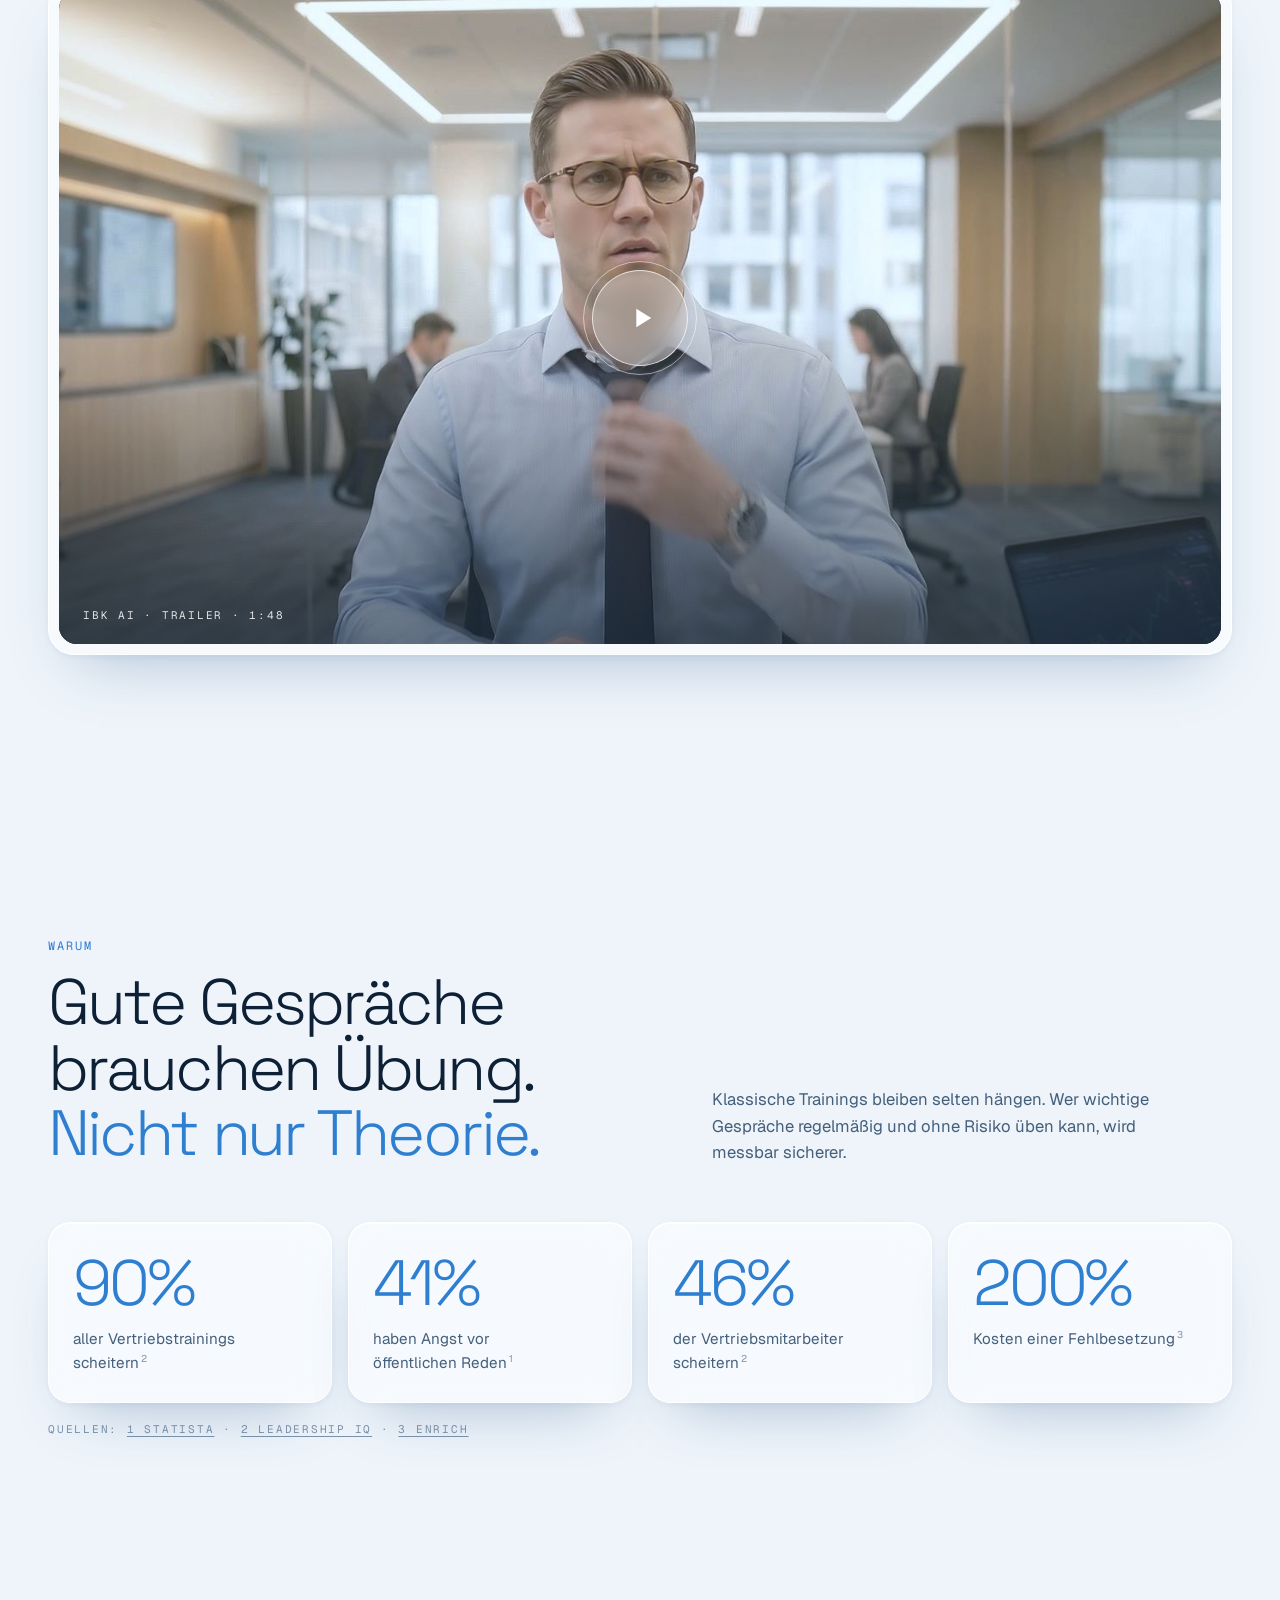
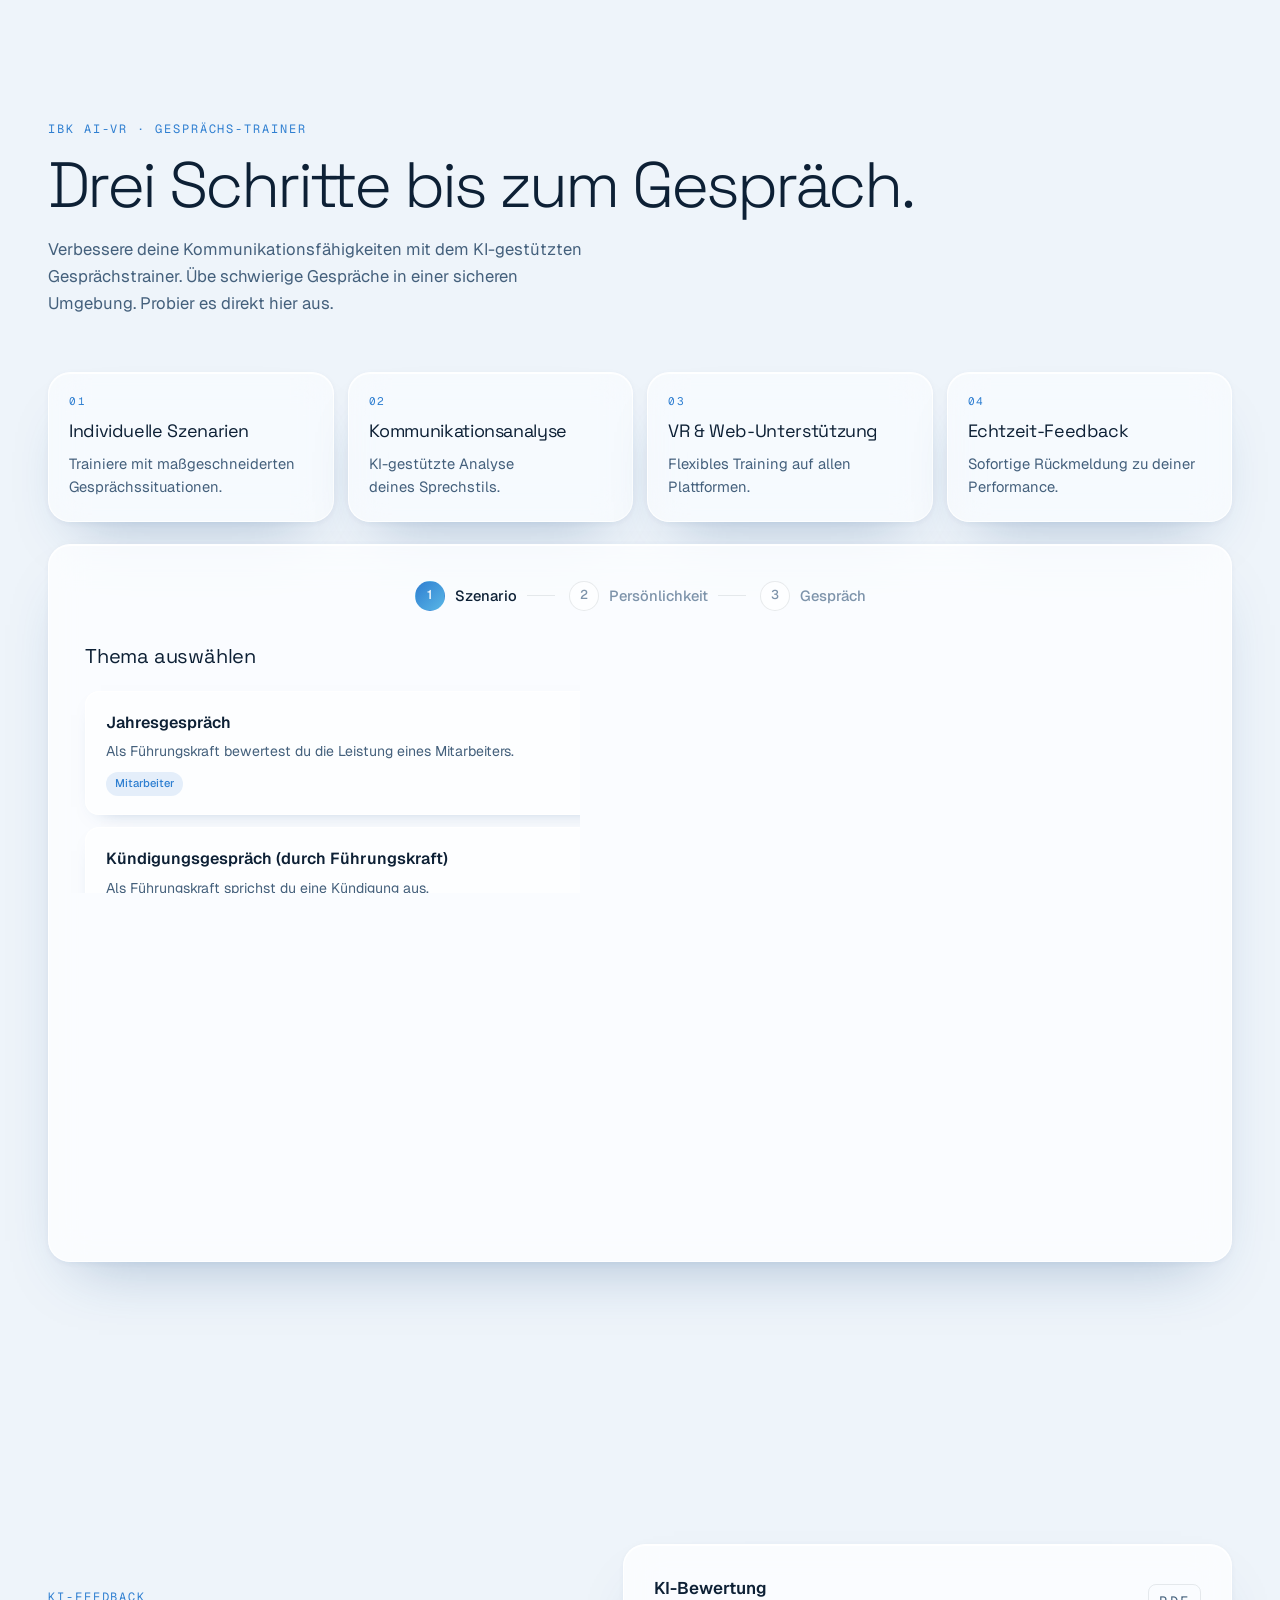
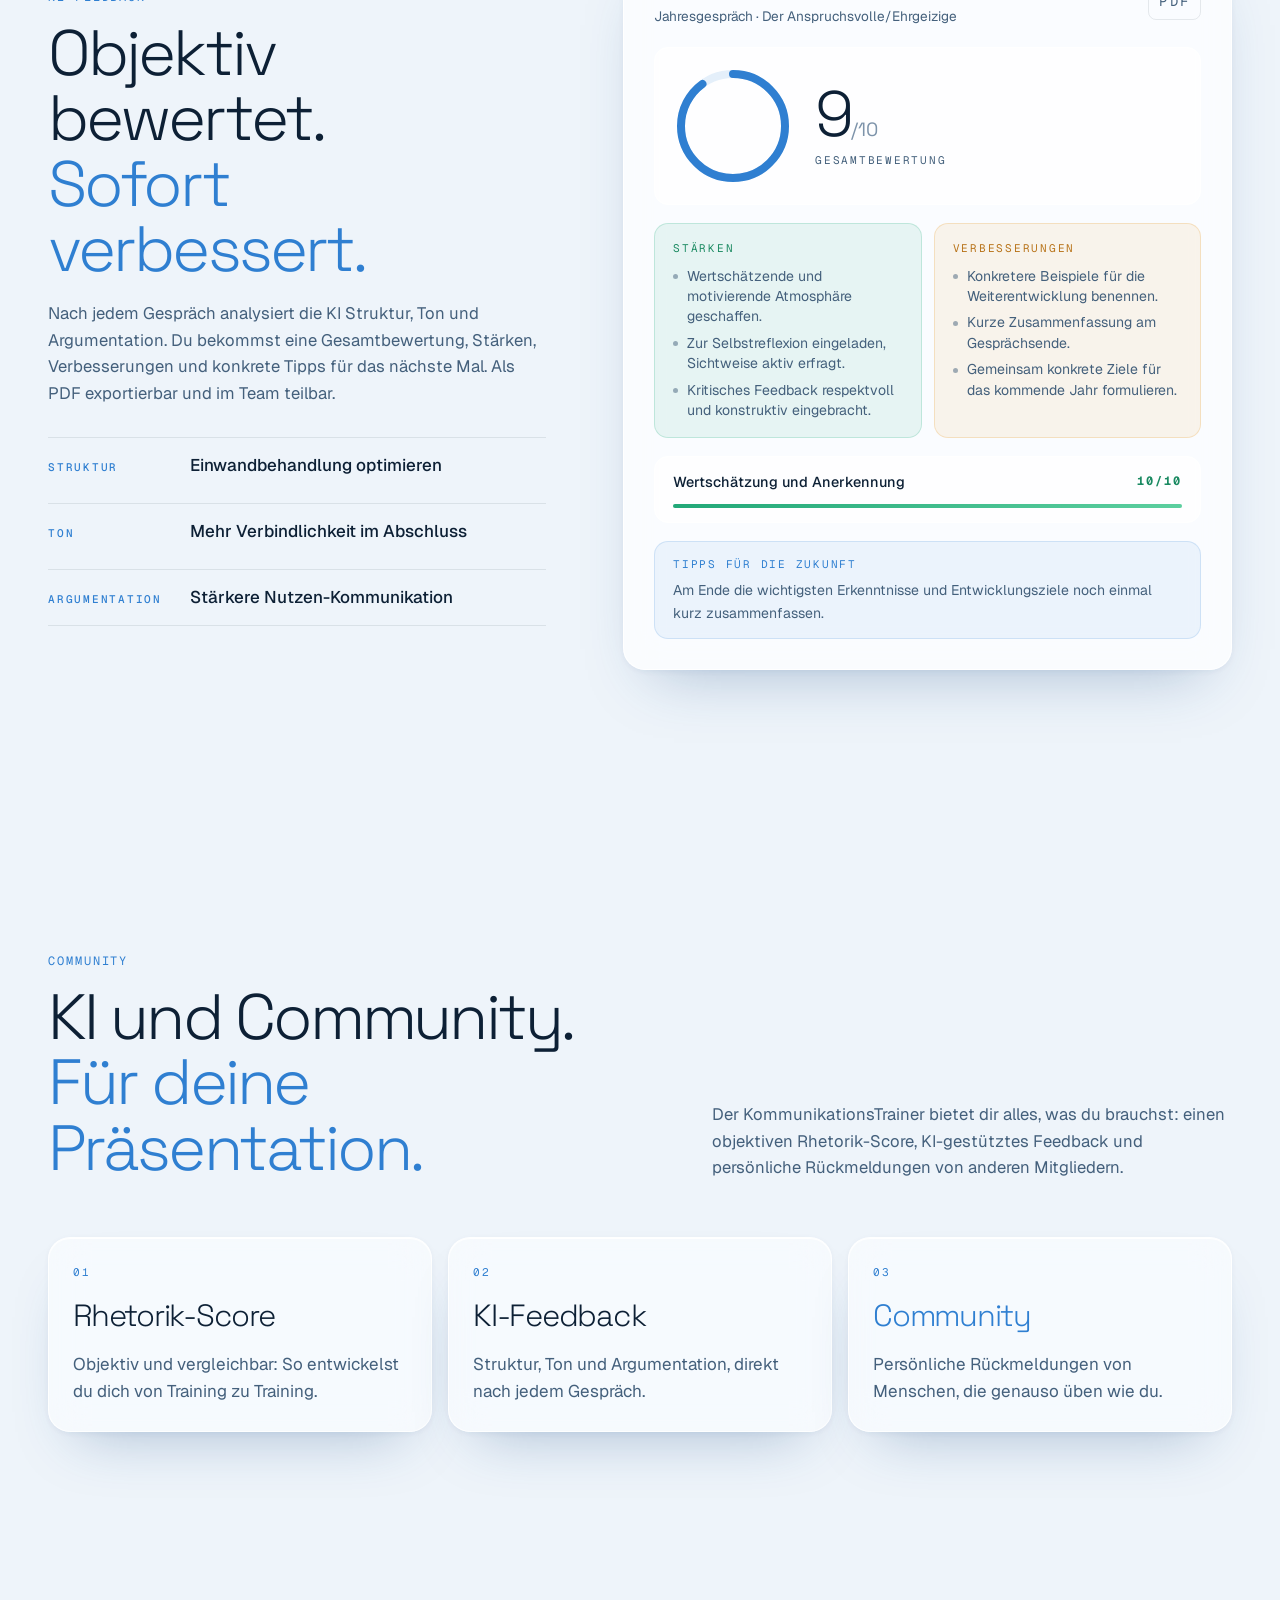
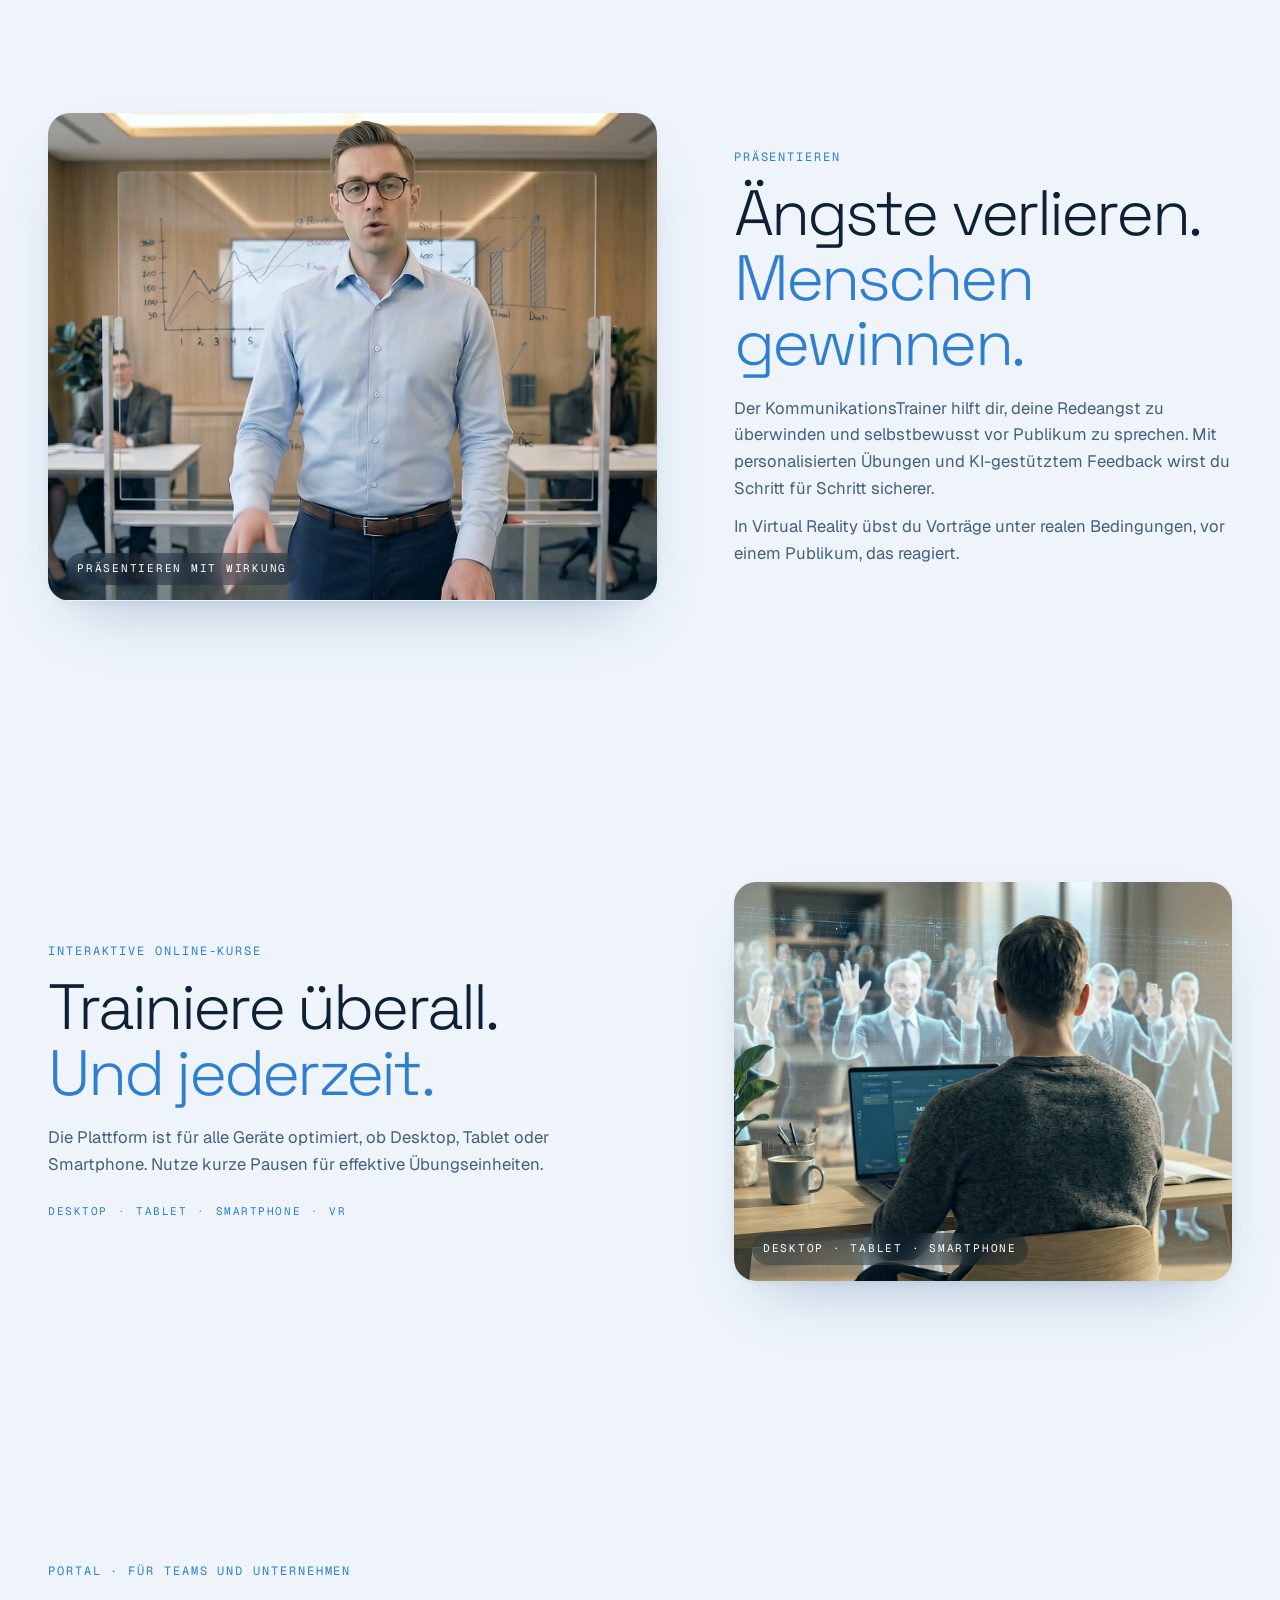
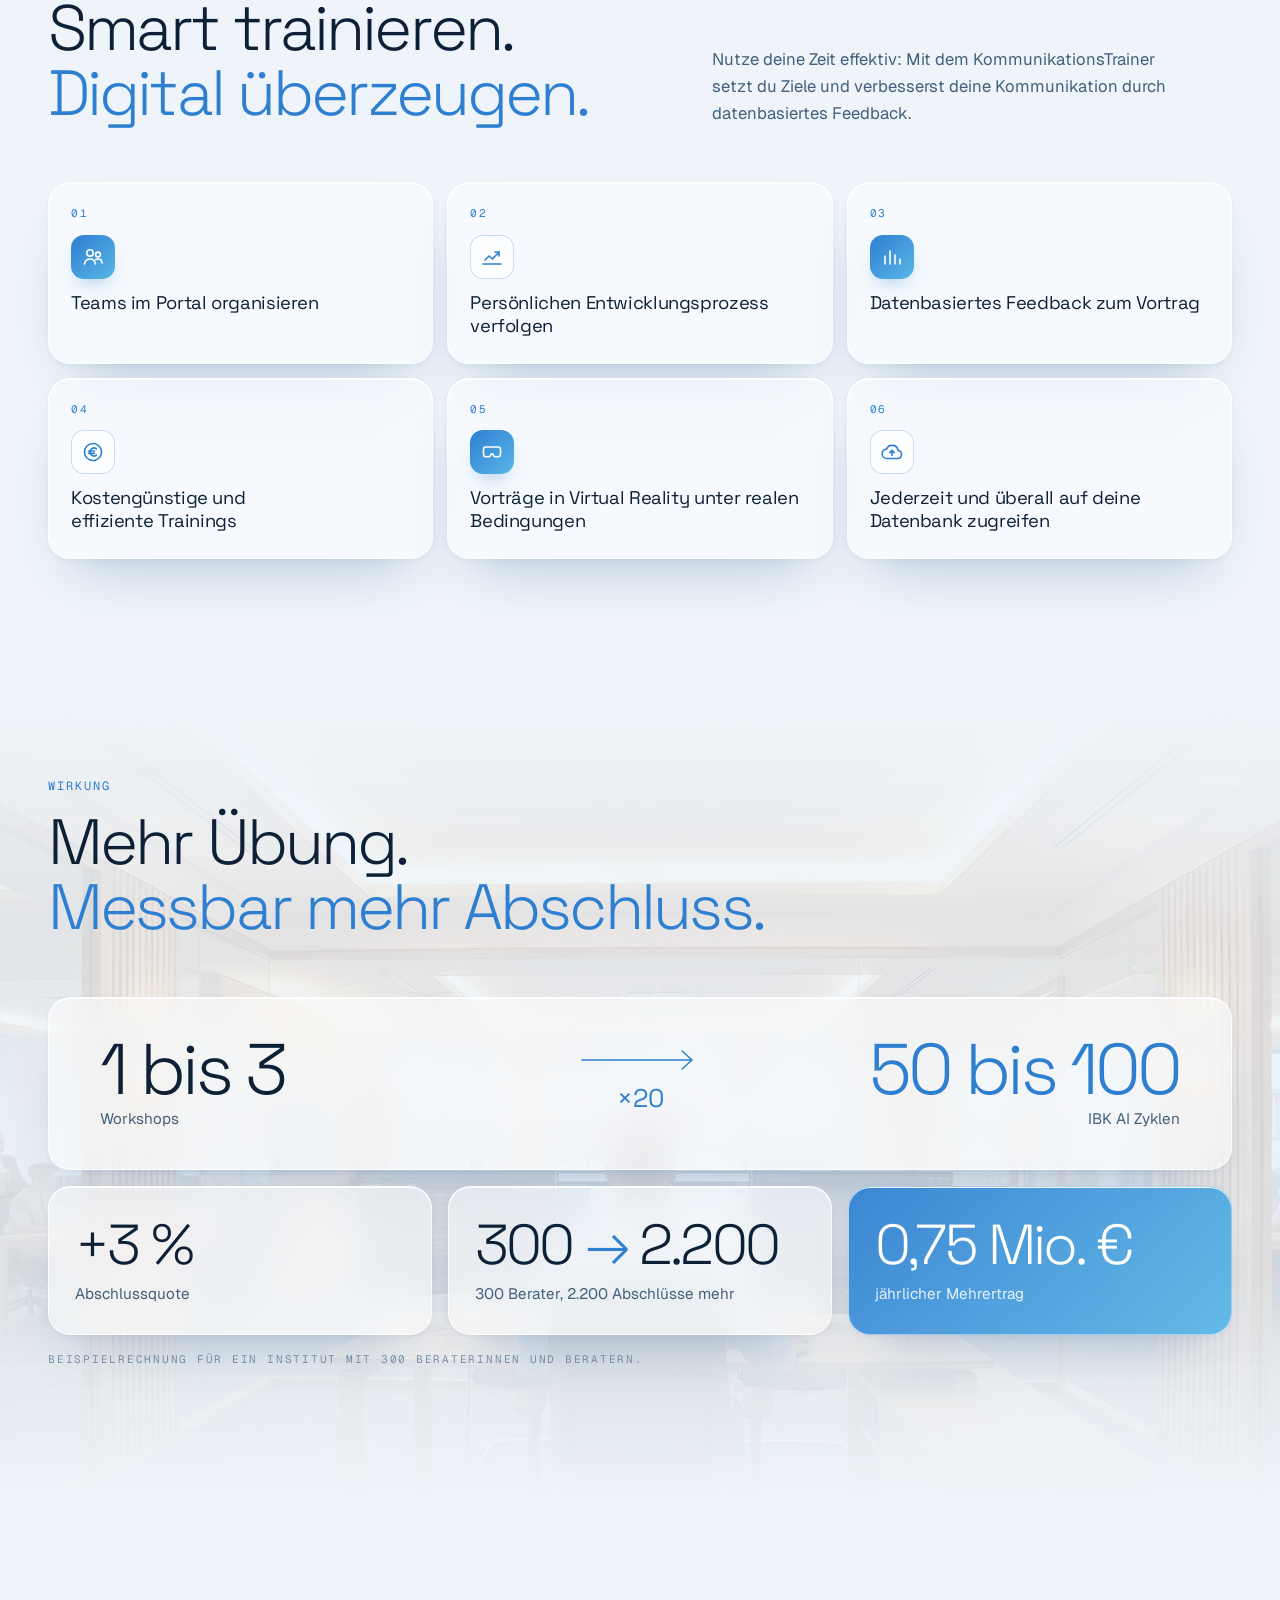
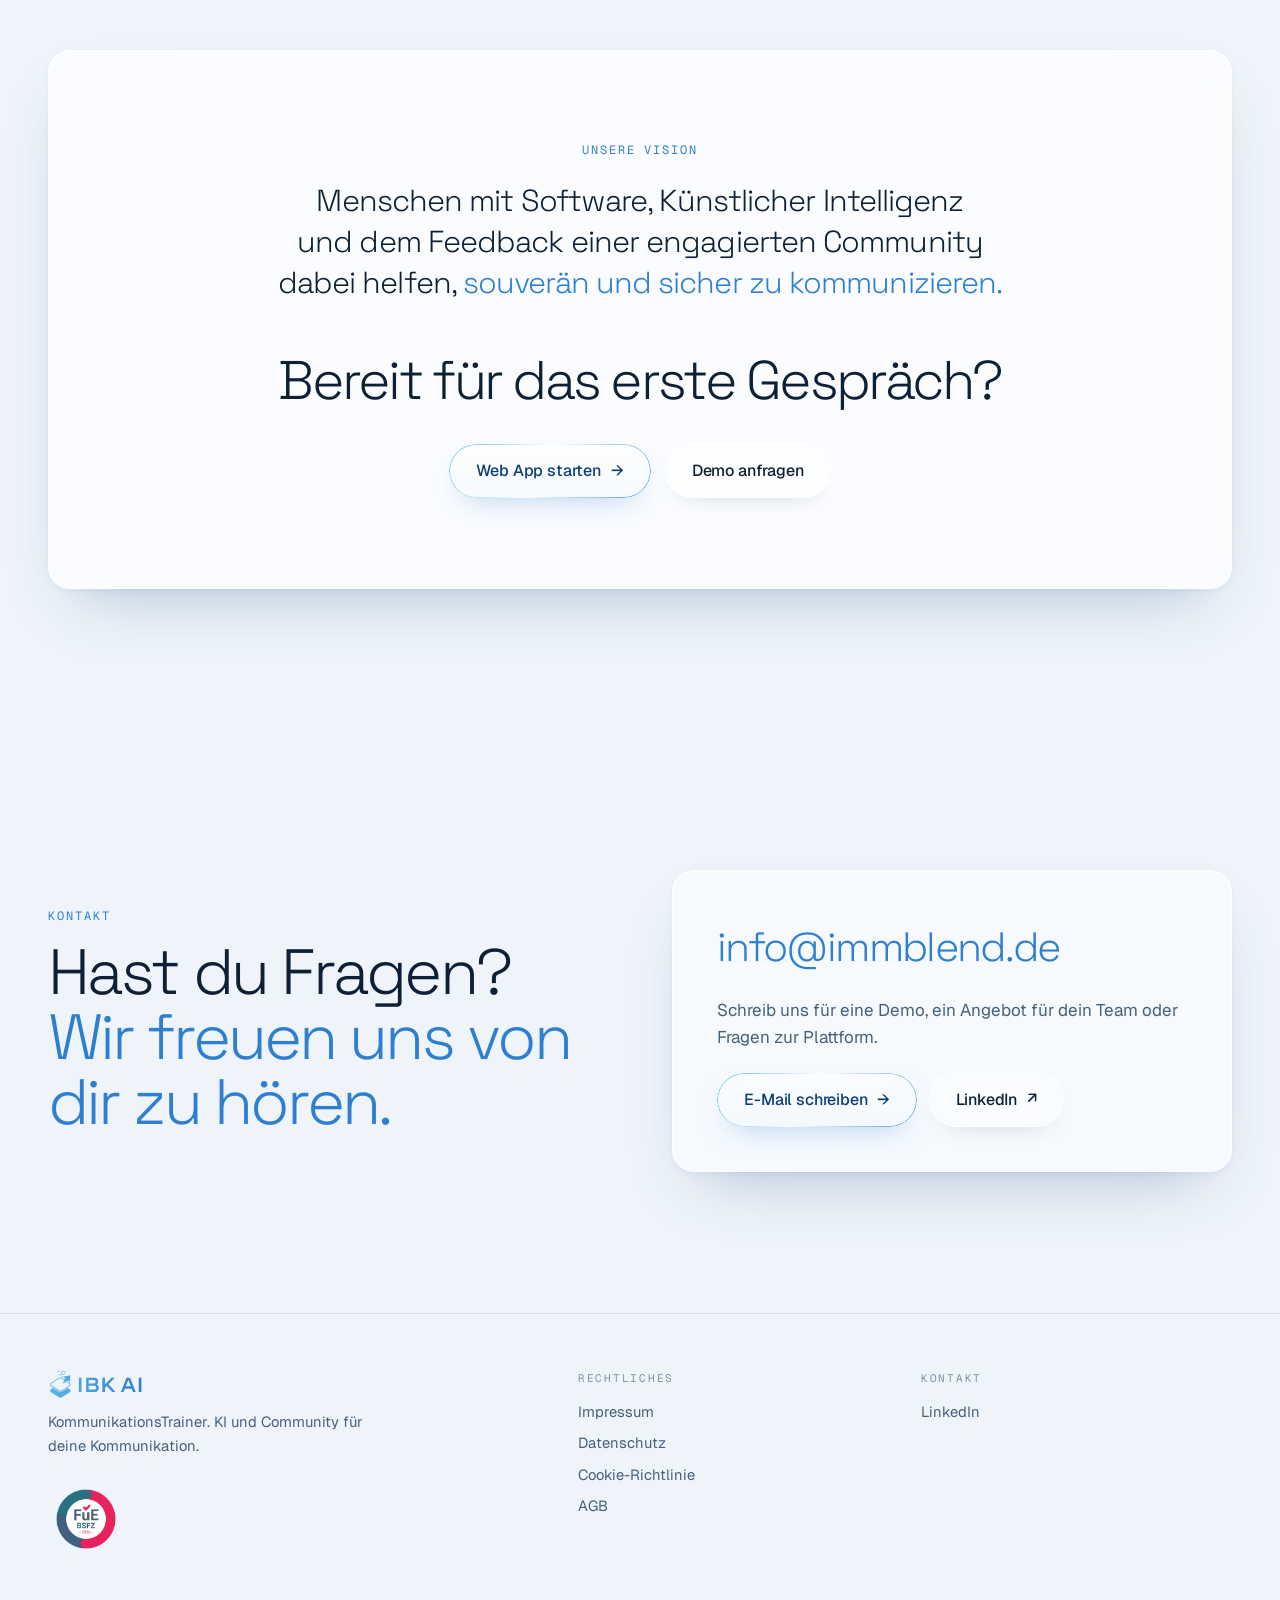
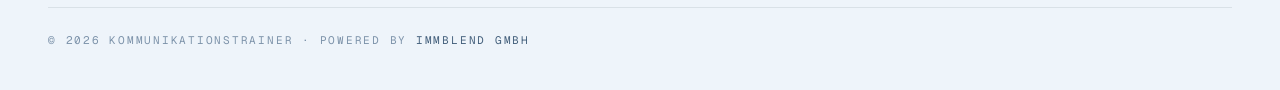
==== commit a88e1f86: "Footer: sello BSFZ (FuE) como imagen enlazada Co-Authored-By: Claude Opus 5.5 <noreply@anthropic.com" ====
--- a/index.html
+++ b/index.html
@@ -18,7 +18,7 @@
   <link rel="preconnect" href="https://fonts.googleapis.com">
   <link rel="preconnect" href="https://fonts.gstatic.com" crossorigin>
   <link href="https://fonts.googleapis.com/css2?family=Space+Grotesk:wght@300;400;500&family=Geist:wght@300;400;500;600&family=Geist+Mono:wght@400;500&display=swap" rel="stylesheet">
-  <link rel="stylesheet" href="assets/css/style.css?v=32">
+  <link rel="stylesheet" href="assets/css/style.css?v=33">
   <script>document.documentElement.classList.add('js');</script>
   <script src="assets/js/main.js?v=9" defer></script>
 </head>
@@ -393,6 +393,7 @@
       <div class="footer__brand">
         <img class="brand-logo" src="assets/img/ibk-ai-logo-color.svg?v=2" alt="IBK AI" width="1212" height="362">
         <p>KommunikationsTrainer. KI und Community für deine Kommunikation.</p>
+        <a class="footer__seal" href="https://www.bescheinigung-forschungszulage.de/bsfz-siegel" target="_blank" rel="noopener" aria-label="BSFZ-Siegel Forschung und Entwicklung"><img src="assets/img/bsfz-siegel.png" alt="BSFZ-Siegel: Innovativ durch Forschung" width="160" height="160" loading="lazy"></a>
       </div>
       <nav class="footer__col" aria-label="Rechtliches">
         <span class="mono">Rechtliches</span>
@@ -404,7 +405,6 @@
       <nav class="footer__col" aria-label="Kontakt">
         <span class="mono">Kontakt</span>
         <a href="https://www.linkedin.com/company/prezp" target="_blank" rel="noopener">LinkedIn</a>
-        <a href="https://www.bescheinigung-forschungszulage.de/bsfz-siegel" target="_blank" rel="noopener">BSFZ-Siegel Forschung &amp; Entwicklung</a>
       </nav>
       <p class="footer__copy mono"><span>© <span data-year>2026</span> KommunikationsTrainer</span><span class="footer__sep" aria-hidden="true"> · </span><span>Powered by <a href="https://immblend.tech/" target="_blank" rel="noopener">ImmBlend GmbH</a></span></p>
     </div>
--- a/assets/css/style.css
+++ b/assets/css/style.css
@@ -697,3 +697,6 @@
   .dotline__sep { display: none; }
 }
 @media (max-width: 960px) { .section-head--split { gap: 0; } }
+/* Sello BSFZ (FuE) en el footer, como en la web original */
+.footer__seal { display: inline-block; margin-top: 14px; margin-left: -10px; border-radius: 50%; }
+.footer__seal img { width: 96px; height: 96px; }
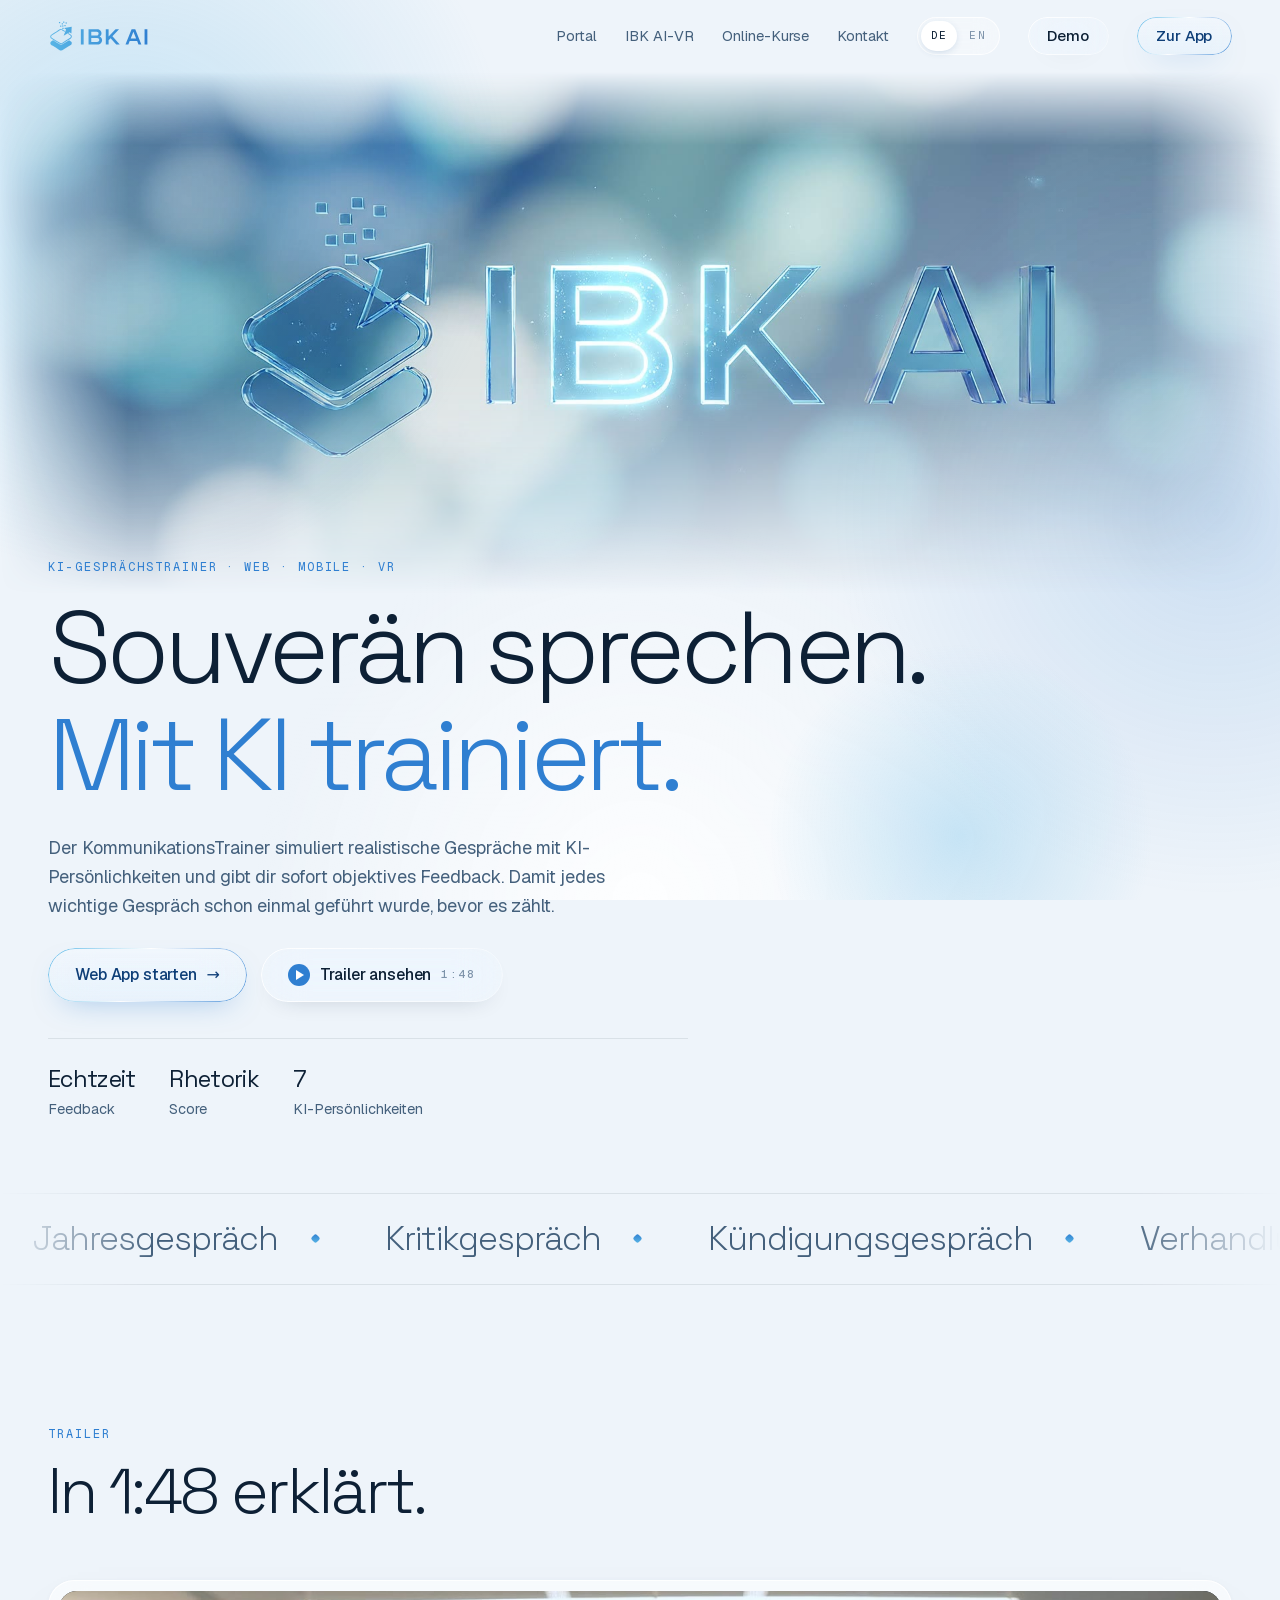
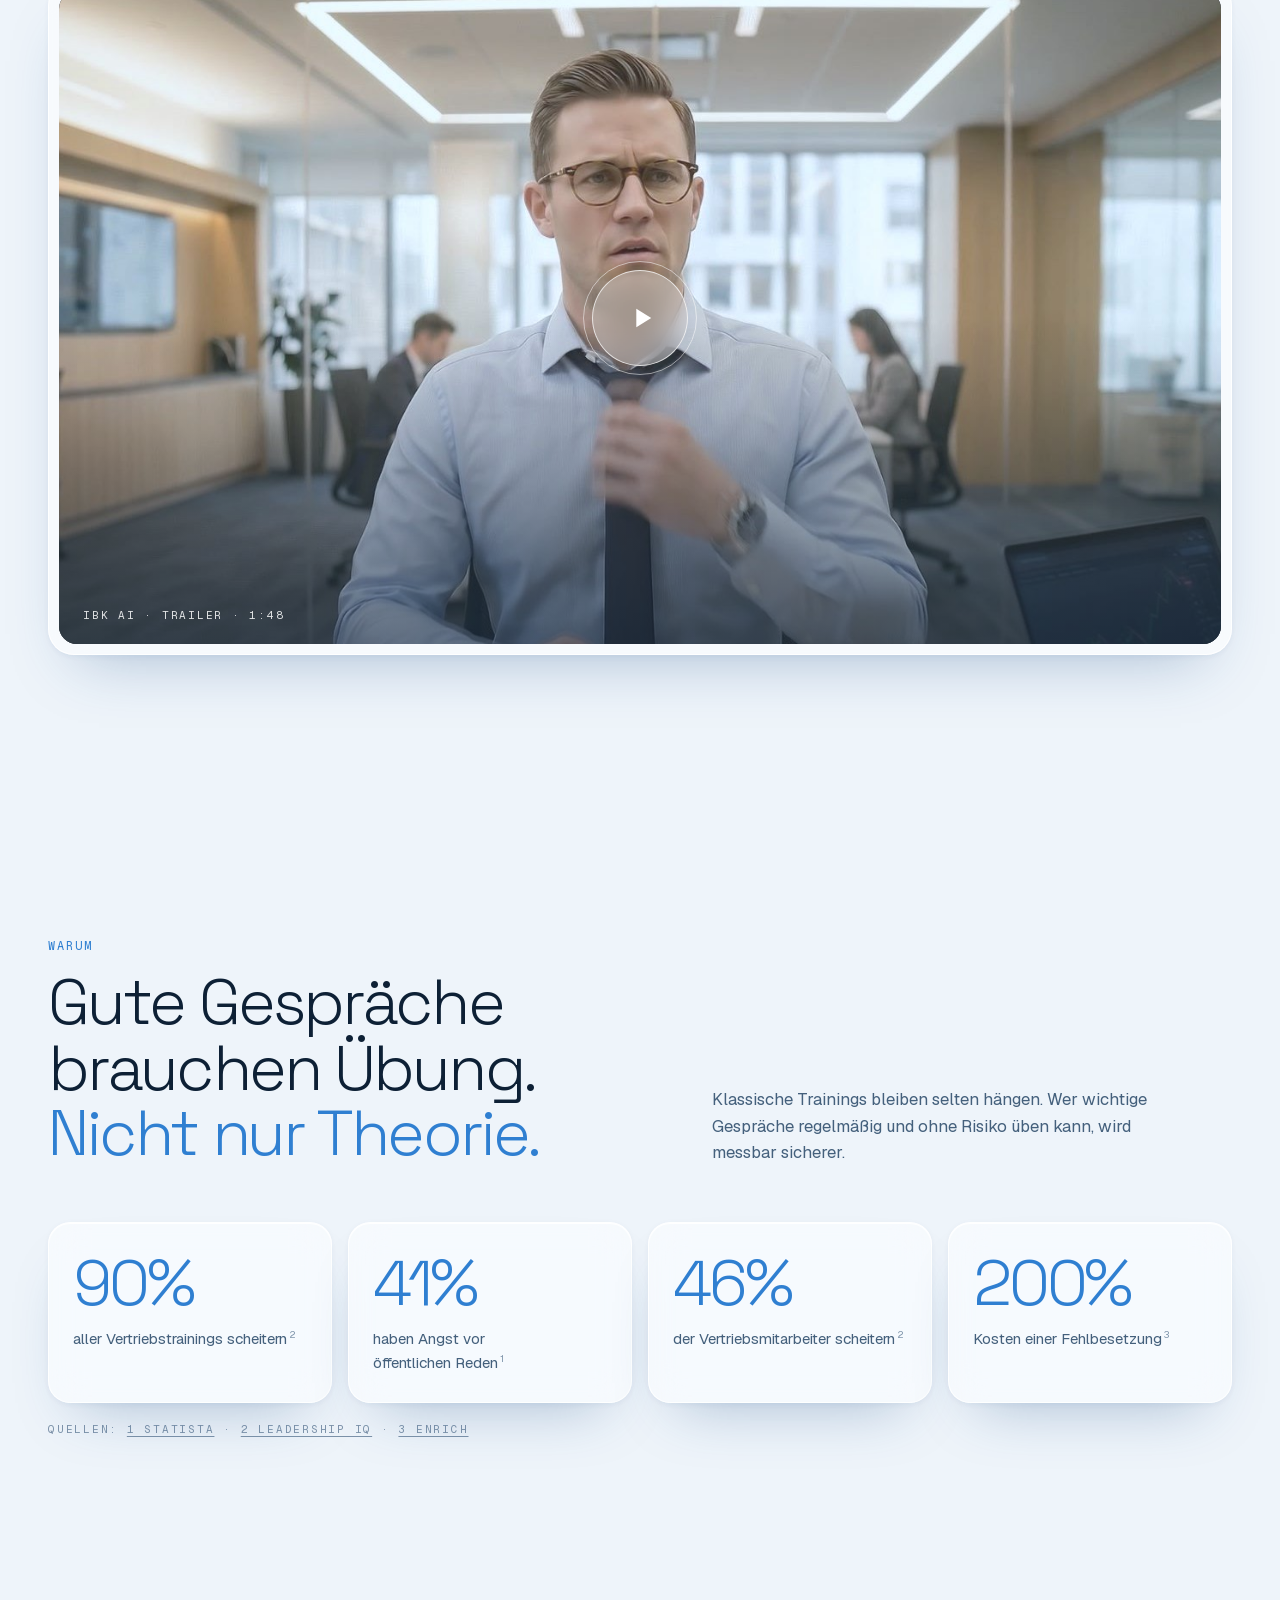
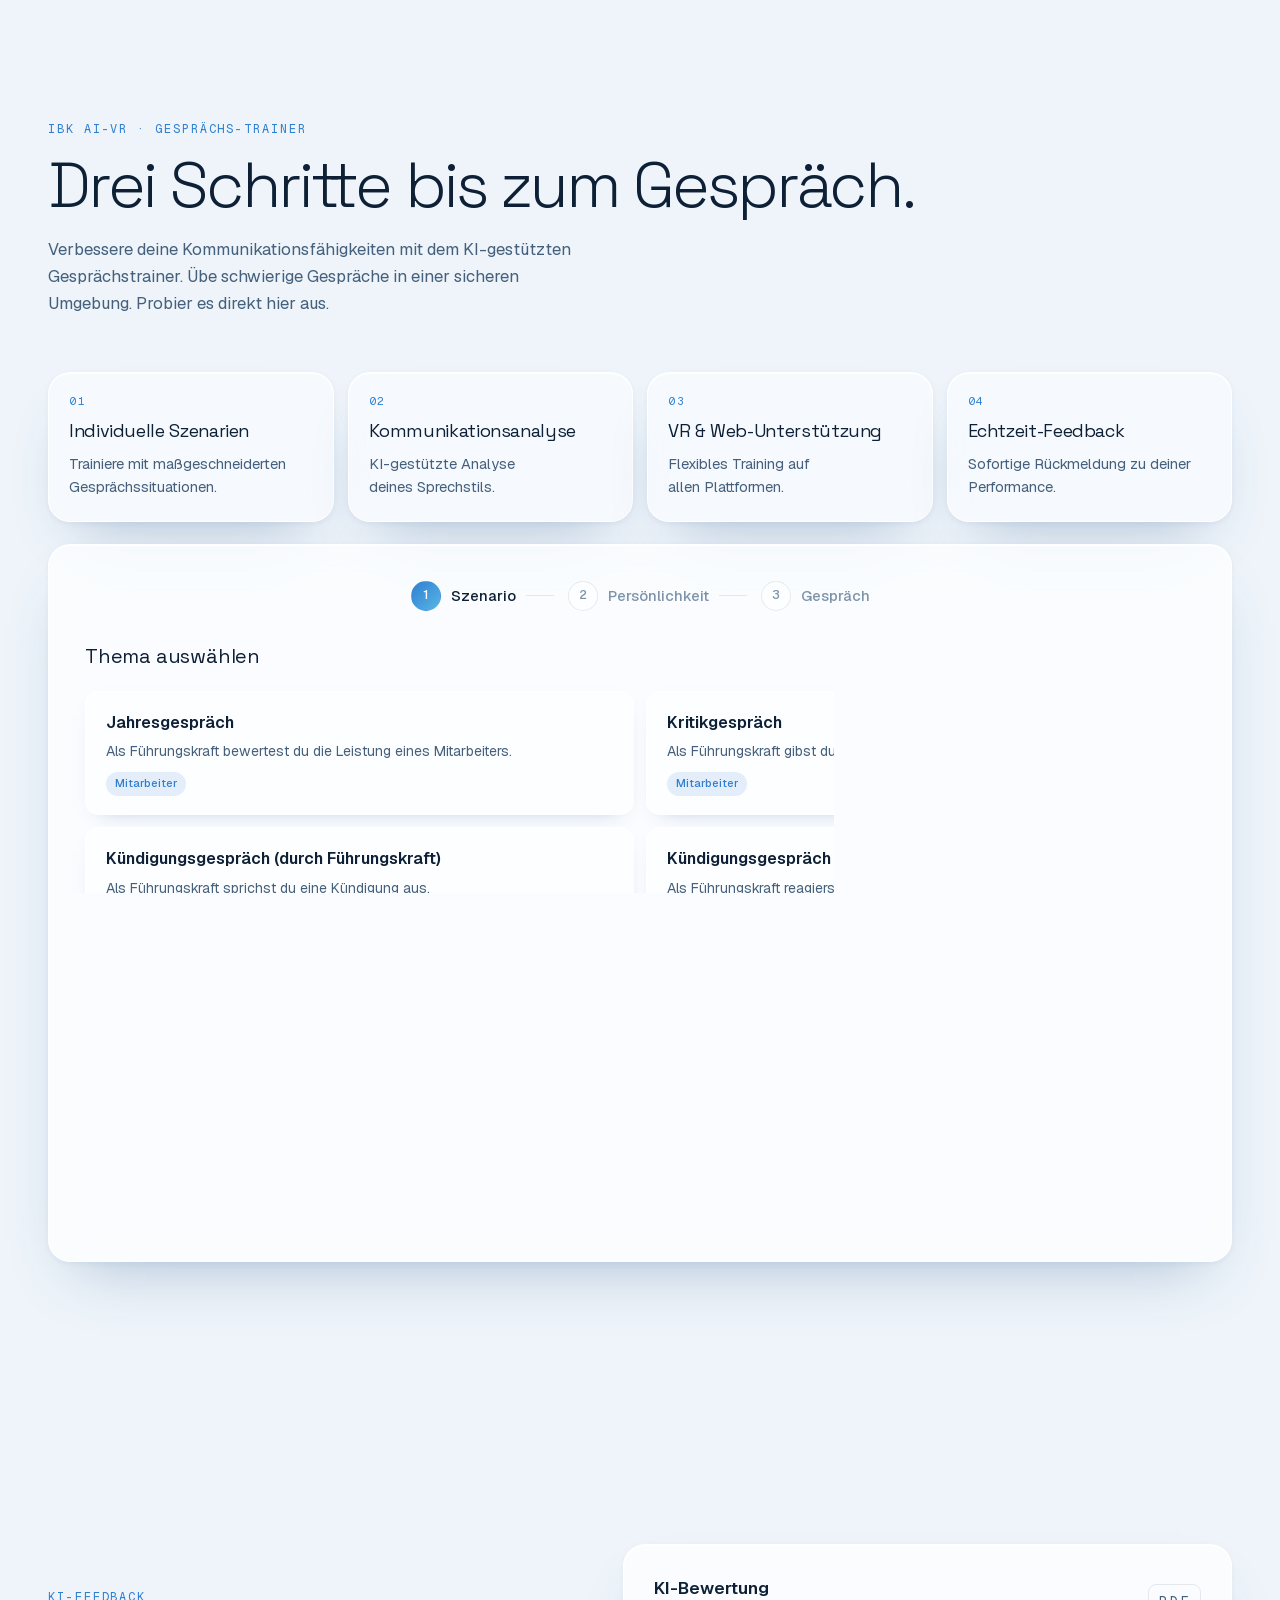
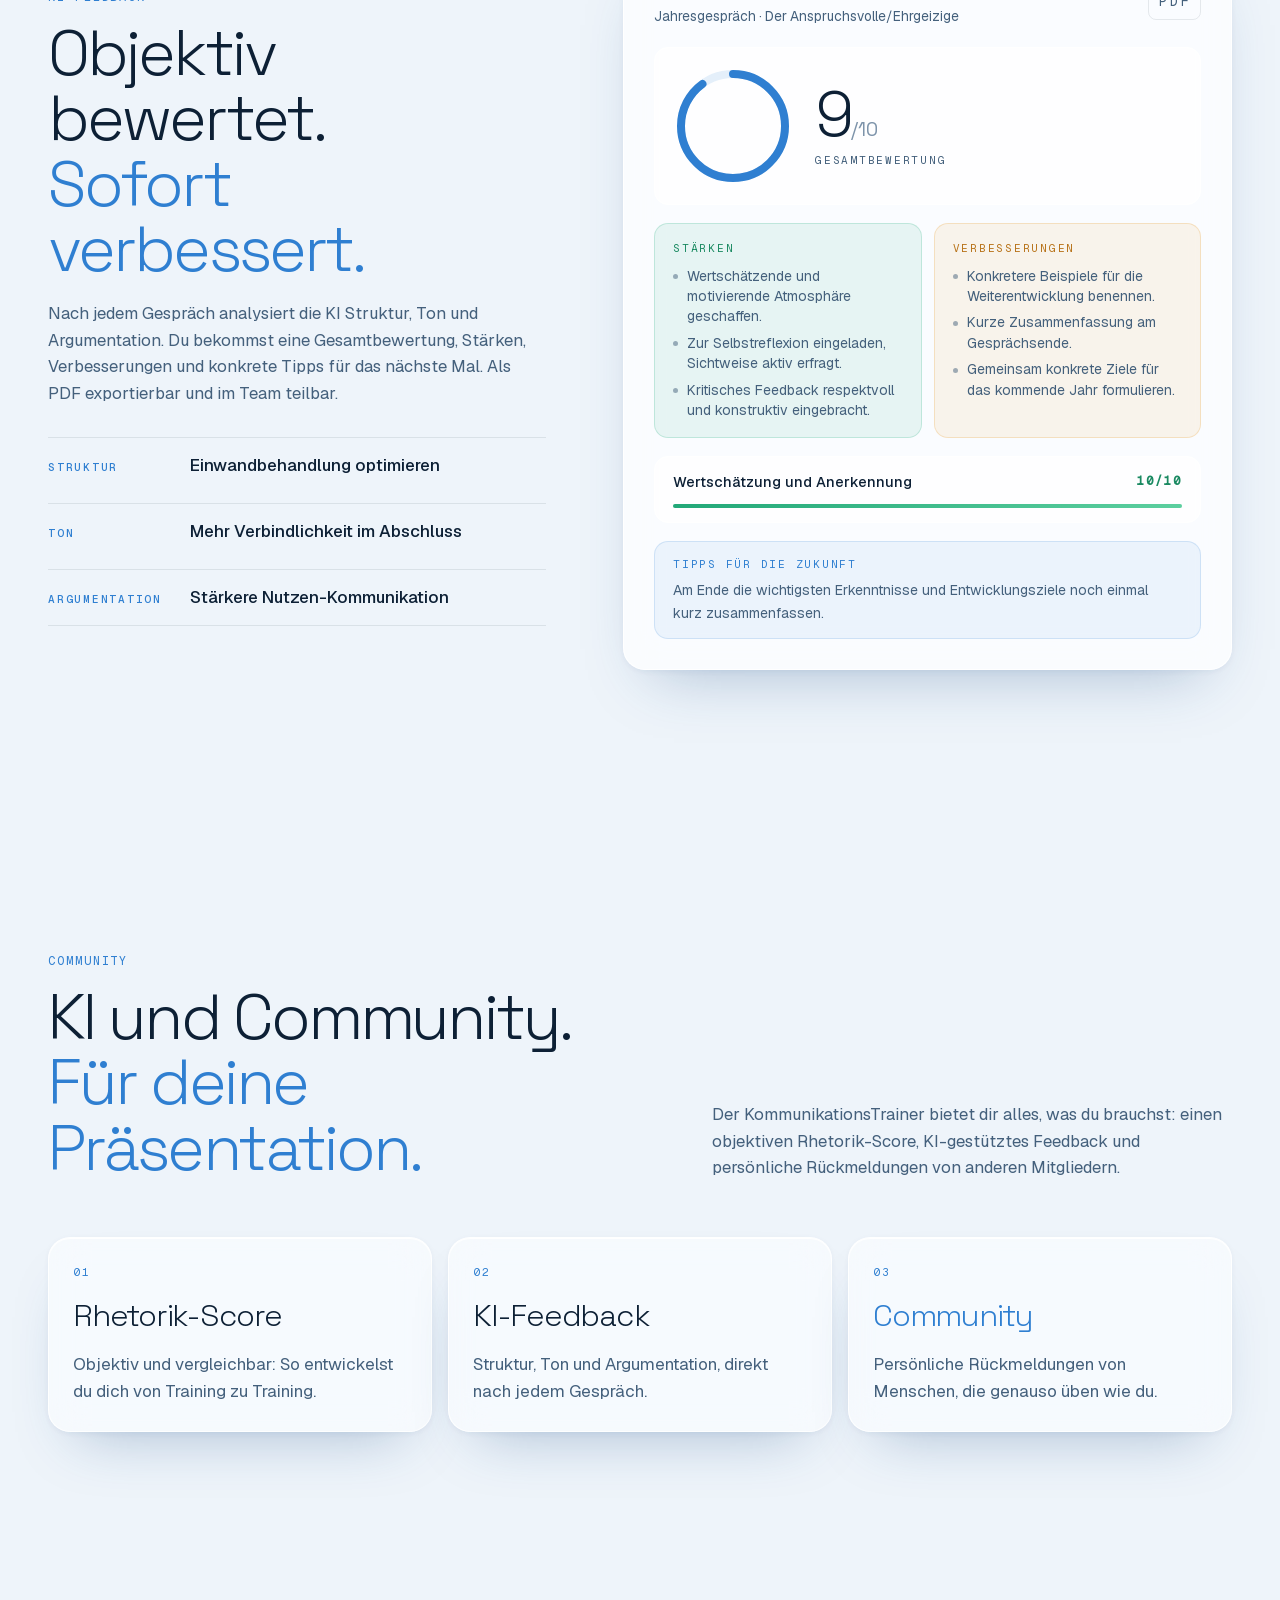
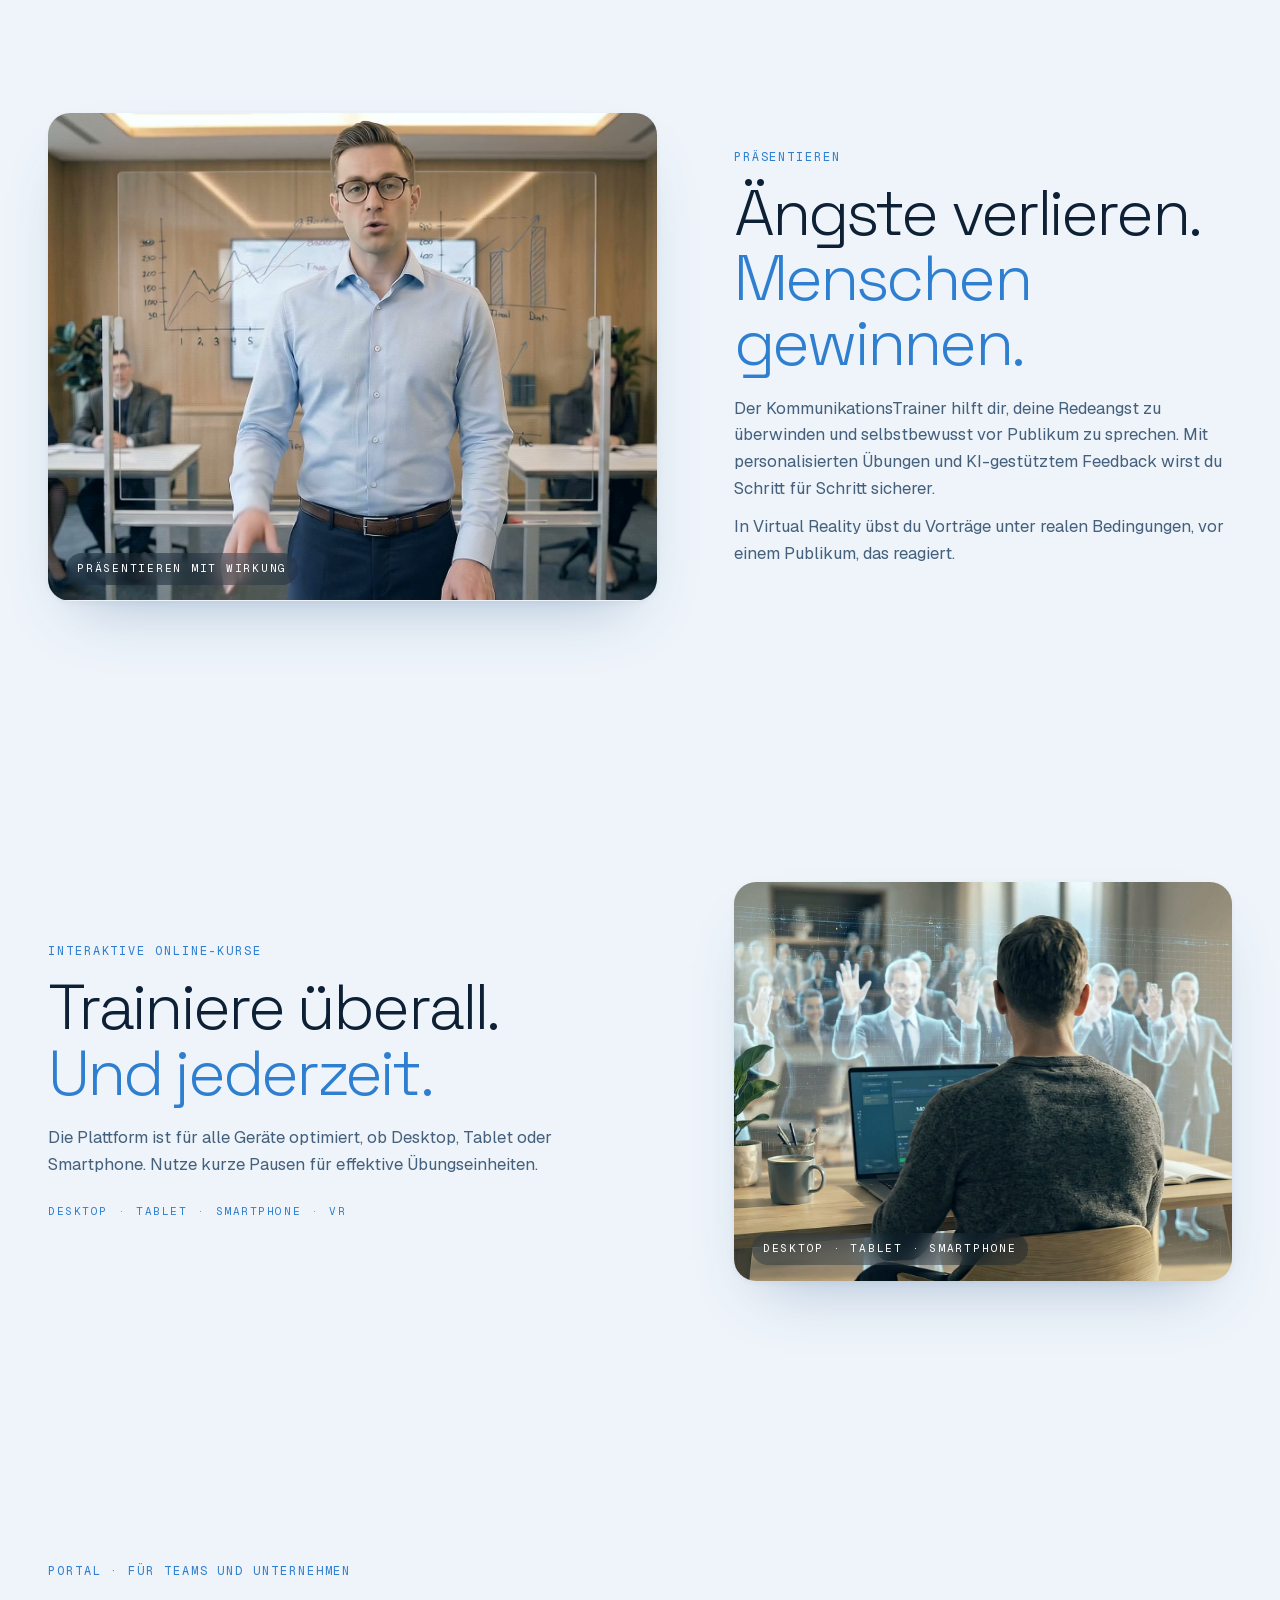
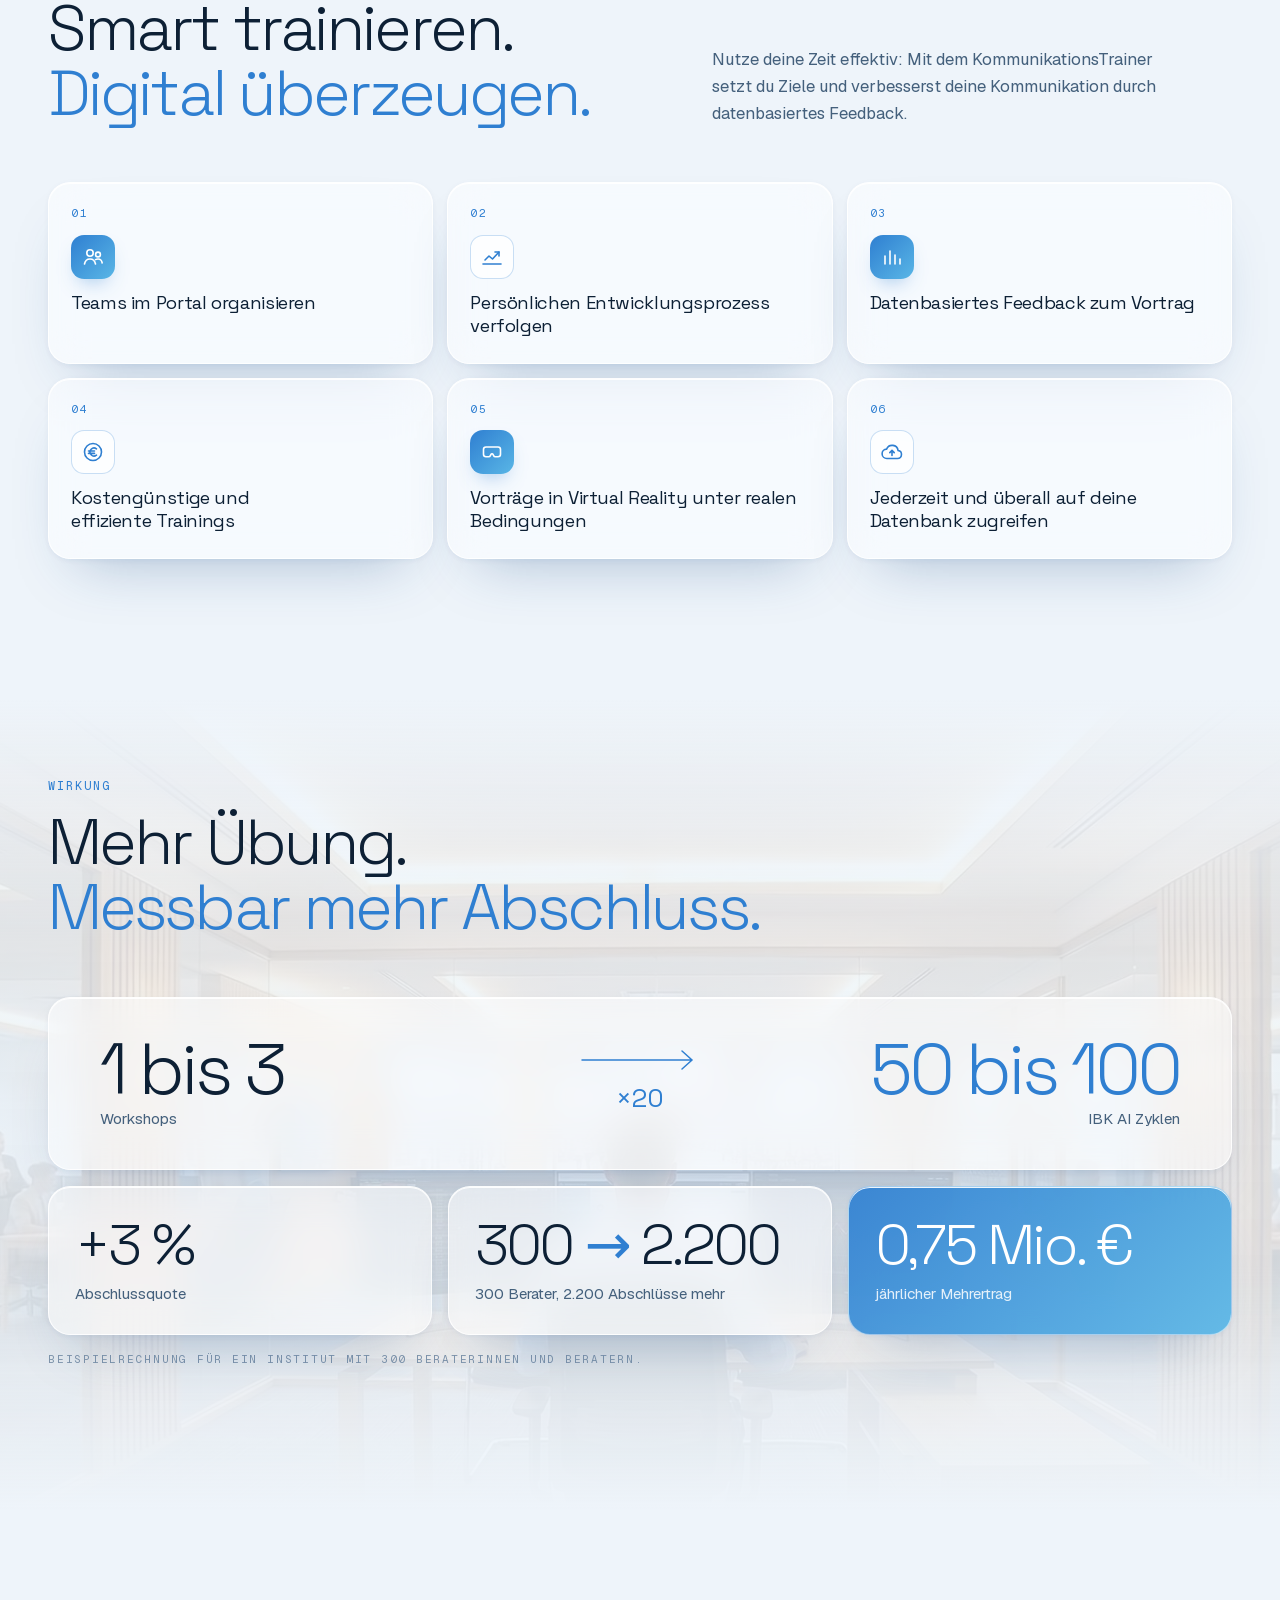
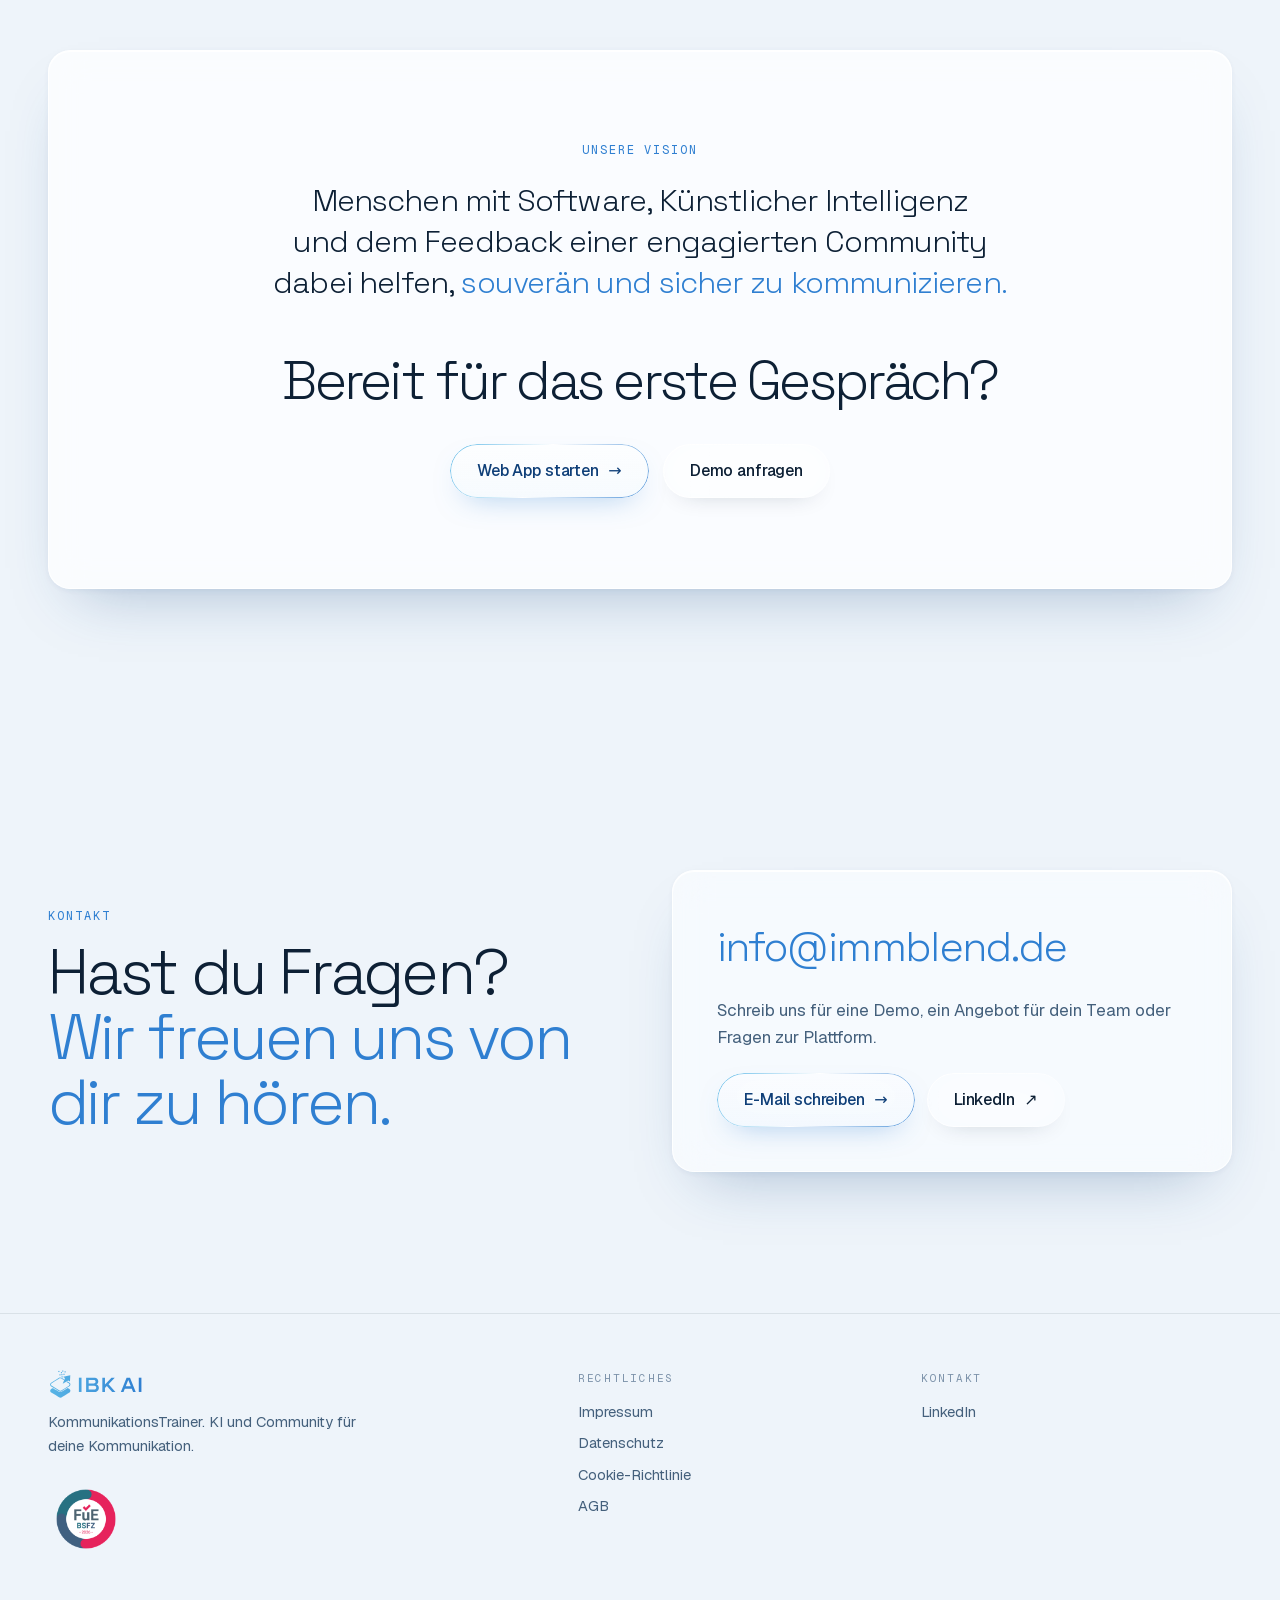
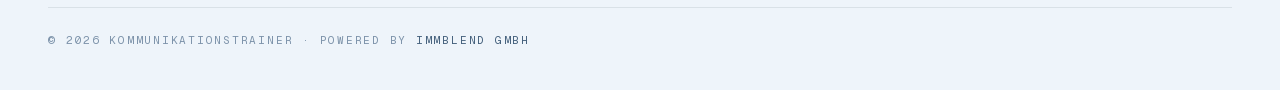
==== commit 8882c589: "Listo para kommunikationstrainer.de: SEO (canonical, hreflang, OG 1200x630, sitemap, robots), fuente" ====
--- a/index.html
+++ b/index.html
@@ -8,16 +8,27 @@
   <meta name="theme-color" content="#eef4fa">
   <link rel="icon" type="image/png" href="assets/img/favicon.png">
   <link rel="apple-touch-icon" href="assets/img/apple-touch-icon.png">
-  <link rel="alternate" hreflang="de" href="./">
-  <link rel="alternate" hreflang="en" href="en/">
   <meta property="og:type" content="website">
   <meta property="og:title" content="KommunikationsTrainer | IBK AI">
   <meta property="og:description" content="Gespräche mit KI trainieren. Echtzeit-Feedback, Rhetorik-Score, Web und VR.">
-  <meta property="og:image" content="assets/img/hero-poster.jpg">
-
-  <link rel="preconnect" href="https://fonts.googleapis.com">
-  <link rel="preconnect" href="https://fonts.gstatic.com" crossorigin>
-  <link href="https://fonts.googleapis.com/css2?family=Space+Grotesk:wght@300;400;500&family=Geist:wght@300;400;500;600&family=Geist+Mono:wght@400;500&display=swap" rel="stylesheet">
+  <link rel="canonical" href="https://kommunikationstrainer.de/">
+  <link rel="alternate" hreflang="de" href="https://kommunikationstrainer.de/">
+  <link rel="alternate" hreflang="en" href="https://kommunikationstrainer.de/en/">
+  <link rel="alternate" hreflang="x-default" href="https://kommunikationstrainer.de/">
+  <meta property="og:url" content="https://kommunikationstrainer.de/">
+  <meta property="og:site_name" content="KommunikationsTrainer">
+  <meta property="og:locale" content="de_DE">
+  <meta property="og:locale:alternate" content="en_GB">
+  <meta property="og:image" content="https://kommunikationstrainer.de/assets/img/og-image.jpg">
+  <meta property="og:image:width" content="1200">
+  <meta property="og:image:height" content="630">
+  <meta property="og:image:alt" content="IBK AI · Souverän sprechen. Mit KI trainiert.">
+  <meta name="twitter:card" content="summary_large_image">
+  <meta name="twitter:image" content="https://kommunikationstrainer.de/assets/img/og-image.jpg">
+
+  <link rel="preload" href="assets/fonts/space-grotesk-latin.woff2" as="font" type="font/woff2" crossorigin>
+  <link rel="preload" href="assets/fonts/geist-latin.woff2" as="font" type="font/woff2" crossorigin>
+  <link rel="stylesheet" href="assets/fonts/fonts.css?v=1">
   <link rel="stylesheet" href="assets/css/style.css?v=33">
   <script>document.documentElement.classList.add('js');</script>
   <script src="assets/js/main.js?v=9" defer></script>
--- a/assets/fonts/fonts.css
+++ b/assets/fonts/fonts.css
@@ -0,0 +1,164 @@
+/* Fuentes alojadas localmente (DSGVO): Space Grotesk, Geist, Geist Mono · subconjuntos latin + latin-ext.
+   Origen: Google Fonts (SIL Open Font License). */
+/* Geist · latin-ext */
+@font-face {
+  font-family: 'Geist';
+  font-style: normal;
+  font-weight: 300;
+  font-display: swap;
+  src: url(geist-latin-ext.woff2) format('woff2');
+  unicode-range: U+0100-02BA, U+02BD-02C5, U+02C7-02CC, U+02CE-02D7, U+02DD-02FF, U+0304, U+0308, U+0329, U+1D00-1DBF, U+1E00-1E9F, U+1EF2-1EFF, U+2020, U+20A0-20AB, U+20AD-20C4, U+2113, U+2C60-2C7F, U+A720-A7FF;
+}
+/* Geist · latin */
+@font-face {
+  font-family: 'Geist';
+  font-style: normal;
+  font-weight: 300;
+  font-display: swap;
+  src: url(geist-latin.woff2) format('woff2');
+  unicode-range: U+0000-00FF, U+0131, U+0152-0153, U+02BB-02BC, U+02C6, U+02DA, U+02DC, U+0304, U+0308, U+0329, U+2000-206F, U+20AC, U+2122, U+2191, U+2193, U+2212, U+2215, U+FEFF, U+FFFD;
+}
+/* Geist · latin-ext */
+@font-face {
+  font-family: 'Geist';
+  font-style: normal;
+  font-weight: 400;
+  font-display: swap;
+  src: url(geist-latin-ext.woff2) format('woff2');
+  unicode-range: U+0100-02BA, U+02BD-02C5, U+02C7-02CC, U+02CE-02D7, U+02DD-02FF, U+0304, U+0308, U+0329, U+1D00-1DBF, U+1E00-1E9F, U+1EF2-1EFF, U+2020, U+20A0-20AB, U+20AD-20C4, U+2113, U+2C60-2C7F, U+A720-A7FF;
+}
+/* Geist · latin */
+@font-face {
+  font-family: 'Geist';
+  font-style: normal;
+  font-weight: 400;
+  font-display: swap;
+  src: url(geist-latin.woff2) format('woff2');
+  unicode-range: U+0000-00FF, U+0131, U+0152-0153, U+02BB-02BC, U+02C6, U+02DA, U+02DC, U+0304, U+0308, U+0329, U+2000-206F, U+20AC, U+2122, U+2191, U+2193, U+2212, U+2215, U+FEFF, U+FFFD;
+}
+/* Geist · latin-ext */
+@font-face {
+  font-family: 'Geist';
+  font-style: normal;
+  font-weight: 500;
+  font-display: swap;
+  src: url(geist-latin-ext.woff2) format('woff2');
+  unicode-range: U+0100-02BA, U+02BD-02C5, U+02C7-02CC, U+02CE-02D7, U+02DD-02FF, U+0304, U+0308, U+0329, U+1D00-1DBF, U+1E00-1E9F, U+1EF2-1EFF, U+2020, U+20A0-20AB, U+20AD-20C4, U+2113, U+2C60-2C7F, U+A720-A7FF;
+}
+/* Geist · latin */
+@font-face {
+  font-family: 'Geist';
+  font-style: normal;
+  font-weight: 500;
+  font-display: swap;
+  src: url(geist-latin.woff2) format('woff2');
+  unicode-range: U+0000-00FF, U+0131, U+0152-0153, U+02BB-02BC, U+02C6, U+02DA, U+02DC, U+0304, U+0308, U+0329, U+2000-206F, U+20AC, U+2122, U+2191, U+2193, U+2212, U+2215, U+FEFF, U+FFFD;
+}
+/* Geist · latin-ext */
+@font-face {
+  font-family: 'Geist';
+  font-style: normal;
+  font-weight: 600;
+  font-display: swap;
+  src: url(geist-latin-ext.woff2) format('woff2');
+  unicode-range: U+0100-02BA, U+02BD-02C5, U+02C7-02CC, U+02CE-02D7, U+02DD-02FF, U+0304, U+0308, U+0329, U+1D00-1DBF, U+1E00-1E9F, U+1EF2-1EFF, U+2020, U+20A0-20AB, U+20AD-20C4, U+2113, U+2C60-2C7F, U+A720-A7FF;
+}
+/* Geist · latin */
+@font-face {
+  font-family: 'Geist';
+  font-style: normal;
+  font-weight: 600;
+  font-display: swap;
+  src: url(geist-latin.woff2) format('woff2');
+  unicode-range: U+0000-00FF, U+0131, U+0152-0153, U+02BB-02BC, U+02C6, U+02DA, U+02DC, U+0304, U+0308, U+0329, U+2000-206F, U+20AC, U+2122, U+2191, U+2193, U+2212, U+2215, U+FEFF, U+FFFD;
+}
+/* Geist Mono · latin-ext */
+@font-face {
+  font-family: 'Geist Mono';
+  font-style: normal;
+  font-weight: 400;
+  font-display: swap;
+  src: url(geist-mono-latin-ext.woff2) format('woff2');
+  unicode-range: U+0100-02BA, U+02BD-02C5, U+02C7-02CC, U+02CE-02D7, U+02DD-02FF, U+0304, U+0308, U+0329, U+1D00-1DBF, U+1E00-1E9F, U+1EF2-1EFF, U+2020, U+20A0-20AB, U+20AD-20C4, U+2113, U+2C60-2C7F, U+A720-A7FF;
+}
+/* Geist Mono · latin */
+@font-face {
+  font-family: 'Geist Mono';
+  font-style: normal;
+  font-weight: 400;
+  font-display: swap;
+  src: url(geist-mono-latin.woff2) format('woff2');
+  unicode-range: U+0000-00FF, U+0131, U+0152-0153, U+02BB-02BC, U+02C6, U+02DA, U+02DC, U+0304, U+0308, U+0329, U+2000-206F, U+20AC, U+2122, U+2191, U+2193, U+2212, U+2215, U+FEFF, U+FFFD;
+}
+/* Geist Mono · latin-ext */
+@font-face {
+  font-family: 'Geist Mono';
+  font-style: normal;
+  font-weight: 500;
+  font-display: swap;
+  src: url(geist-mono-latin-ext.woff2) format('woff2');
+  unicode-range: U+0100-02BA, U+02BD-02C5, U+02C7-02CC, U+02CE-02D7, U+02DD-02FF, U+0304, U+0308, U+0329, U+1D00-1DBF, U+1E00-1E9F, U+1EF2-1EFF, U+2020, U+20A0-20AB, U+20AD-20C4, U+2113, U+2C60-2C7F, U+A720-A7FF;
+}
+/* Geist Mono · latin */
+@font-face {
+  font-family: 'Geist Mono';
+  font-style: normal;
+  font-weight: 500;
+  font-display: swap;
+  src: url(geist-mono-latin.woff2) format('woff2');
+  unicode-range: U+0000-00FF, U+0131, U+0152-0153, U+02BB-02BC, U+02C6, U+02DA, U+02DC, U+0304, U+0308, U+0329, U+2000-206F, U+20AC, U+2122, U+2191, U+2193, U+2212, U+2215, U+FEFF, U+FFFD;
+}
+/* Space Grotesk · latin-ext */
+@font-face {
+  font-family: 'Space Grotesk';
+  font-style: normal;
+  font-weight: 300;
+  font-display: swap;
+  src: url(space-grotesk-latin-ext.woff2) format('woff2');
+  unicode-range: U+0100-02BA, U+02BD-02C5, U+02C7-02CC, U+02CE-02D7, U+02DD-02FF, U+0304, U+0308, U+0329, U+1D00-1DBF, U+1E00-1E9F, U+1EF2-1EFF, U+2020, U+20A0-20AB, U+20AD-20C4, U+2113, U+2C60-2C7F, U+A720-A7FF;
+}
+/* Space Grotesk · latin */
+@font-face {
+  font-family: 'Space Grotesk';
+  font-style: normal;
+  font-weight: 300;
+  font-display: swap;
+  src: url(space-grotesk-latin.woff2) format('woff2');
+  unicode-range: U+0000-00FF, U+0131, U+0152-0153, U+02BB-02BC, U+02C6, U+02DA, U+02DC, U+0304, U+0308, U+0329, U+2000-206F, U+20AC, U+2122, U+2191, U+2193, U+2212, U+2215, U+FEFF, U+FFFD;
+}
+/* Space Grotesk · latin-ext */
+@font-face {
+  font-family: 'Space Grotesk';
+  font-style: normal;
+  font-weight: 400;
+  font-display: swap;
+  src: url(space-grotesk-latin-ext.woff2) format('woff2');
+  unicode-range: U+0100-02BA, U+02BD-02C5, U+02C7-02CC, U+02CE-02D7, U+02DD-02FF, U+0304, U+0308, U+0329, U+1D00-1DBF, U+1E00-1E9F, U+1EF2-1EFF, U+2020, U+20A0-20AB, U+20AD-20C4, U+2113, U+2C60-2C7F, U+A720-A7FF;
+}
+/* Space Grotesk · latin */
+@font-face {
+  font-family: 'Space Grotesk';
+  font-style: normal;
+  font-weight: 400;
+  font-display: swap;
+  src: url(space-grotesk-latin.woff2) format('woff2');
+  unicode-range: U+0000-00FF, U+0131, U+0152-0153, U+02BB-02BC, U+02C6, U+02DA, U+02DC, U+0304, U+0308, U+0329, U+2000-206F, U+20AC, U+2122, U+2191, U+2193, U+2212, U+2215, U+FEFF, U+FFFD;
+}
+/* Space Grotesk · latin-ext */
+@font-face {
+  font-family: 'Space Grotesk';
+  font-style: normal;
+  font-weight: 500;
+  font-display: swap;
+  src: url(space-grotesk-latin-ext.woff2) format('woff2');
+  unicode-range: U+0100-02BA, U+02BD-02C5, U+02C7-02CC, U+02CE-02D7, U+02DD-02FF, U+0304, U+0308, U+0329, U+1D00-1DBF, U+1E00-1E9F, U+1EF2-1EFF, U+2020, U+20A0-20AB, U+20AD-20C4, U+2113, U+2C60-2C7F, U+A720-A7FF;
+}
+/* Space Grotesk · latin */
+@font-face {
+  font-family: 'Space Grotesk';
+  font-style: normal;
+  font-weight: 500;
+  font-display: swap;
+  src: url(space-grotesk-latin.woff2) format('woff2');
+  unicode-range: U+0000-00FF, U+0131, U+0152-0153, U+02BB-02BC, U+02C6, U+02DA, U+02DC, U+0304, U+0308, U+0329, U+2000-206F, U+20AC, U+2122, U+2191, U+2193, U+2212, U+2215, U+FEFF, U+FFFD;
+}
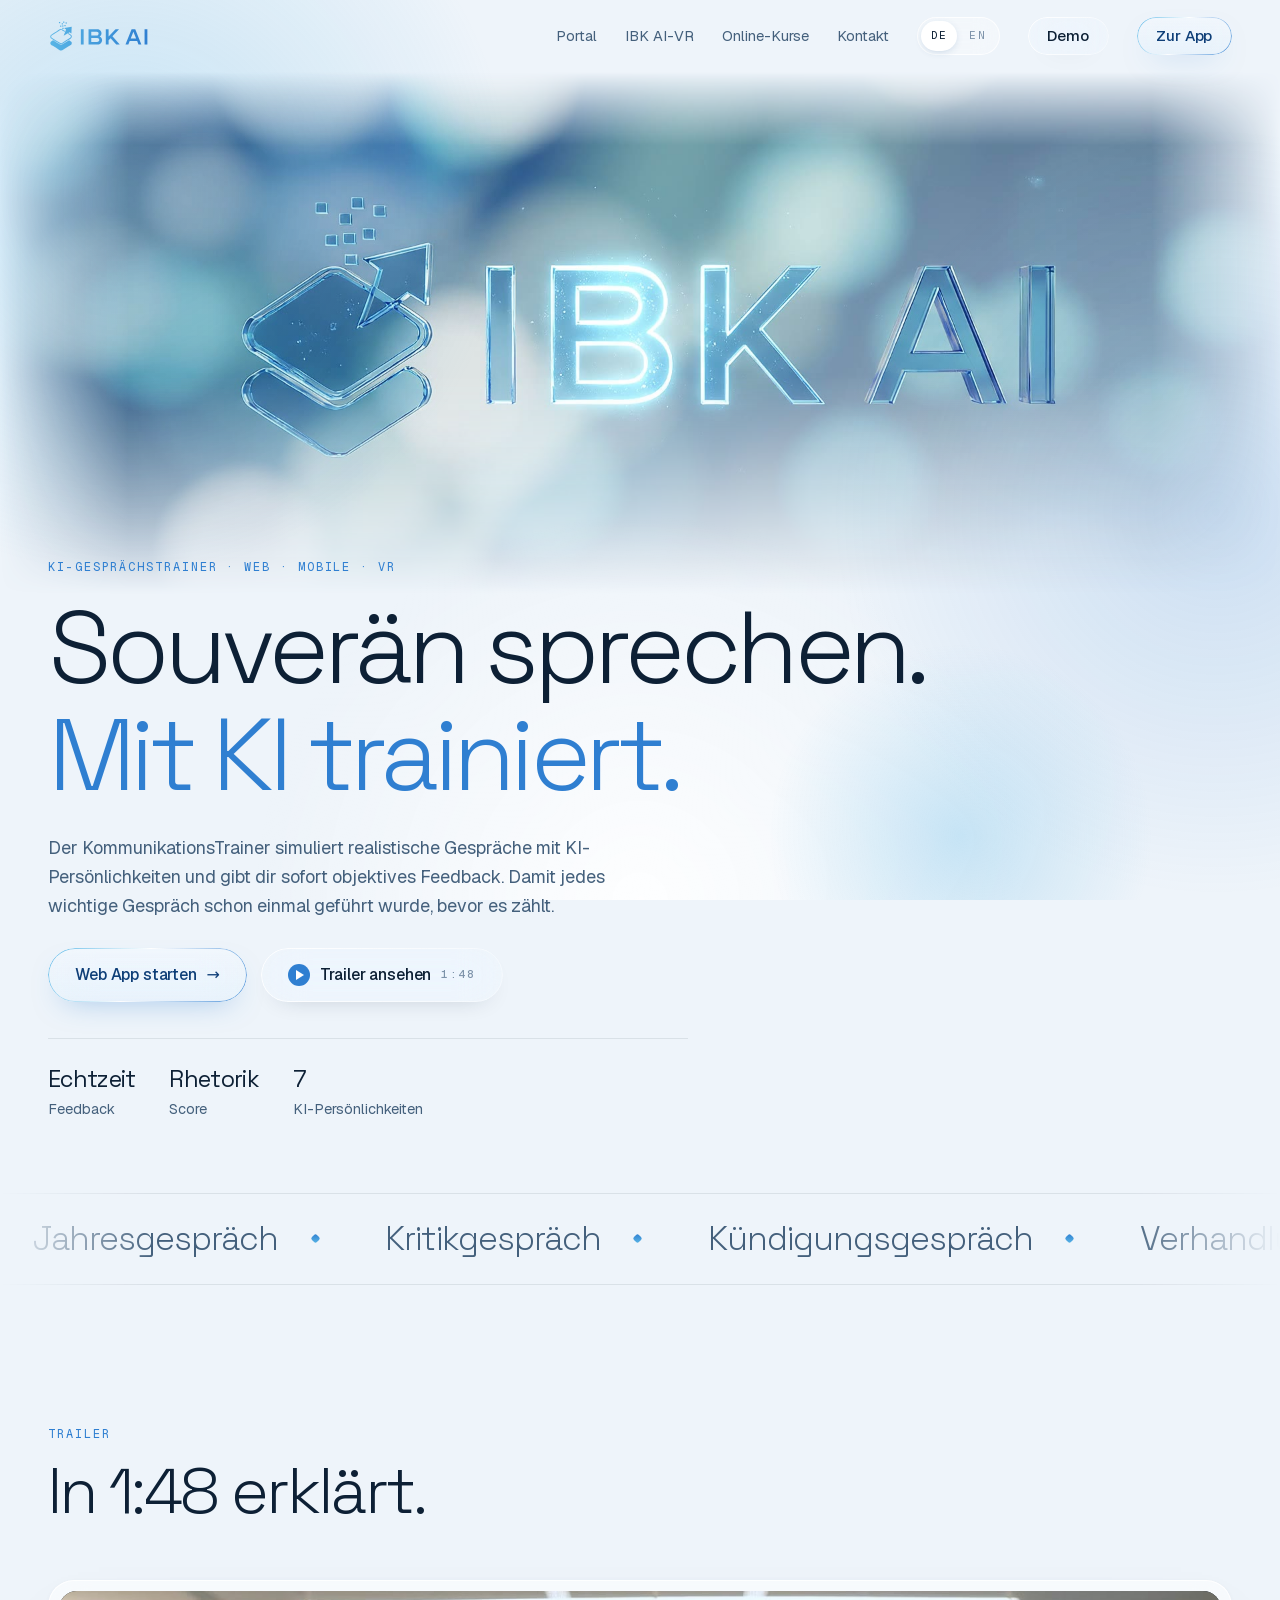
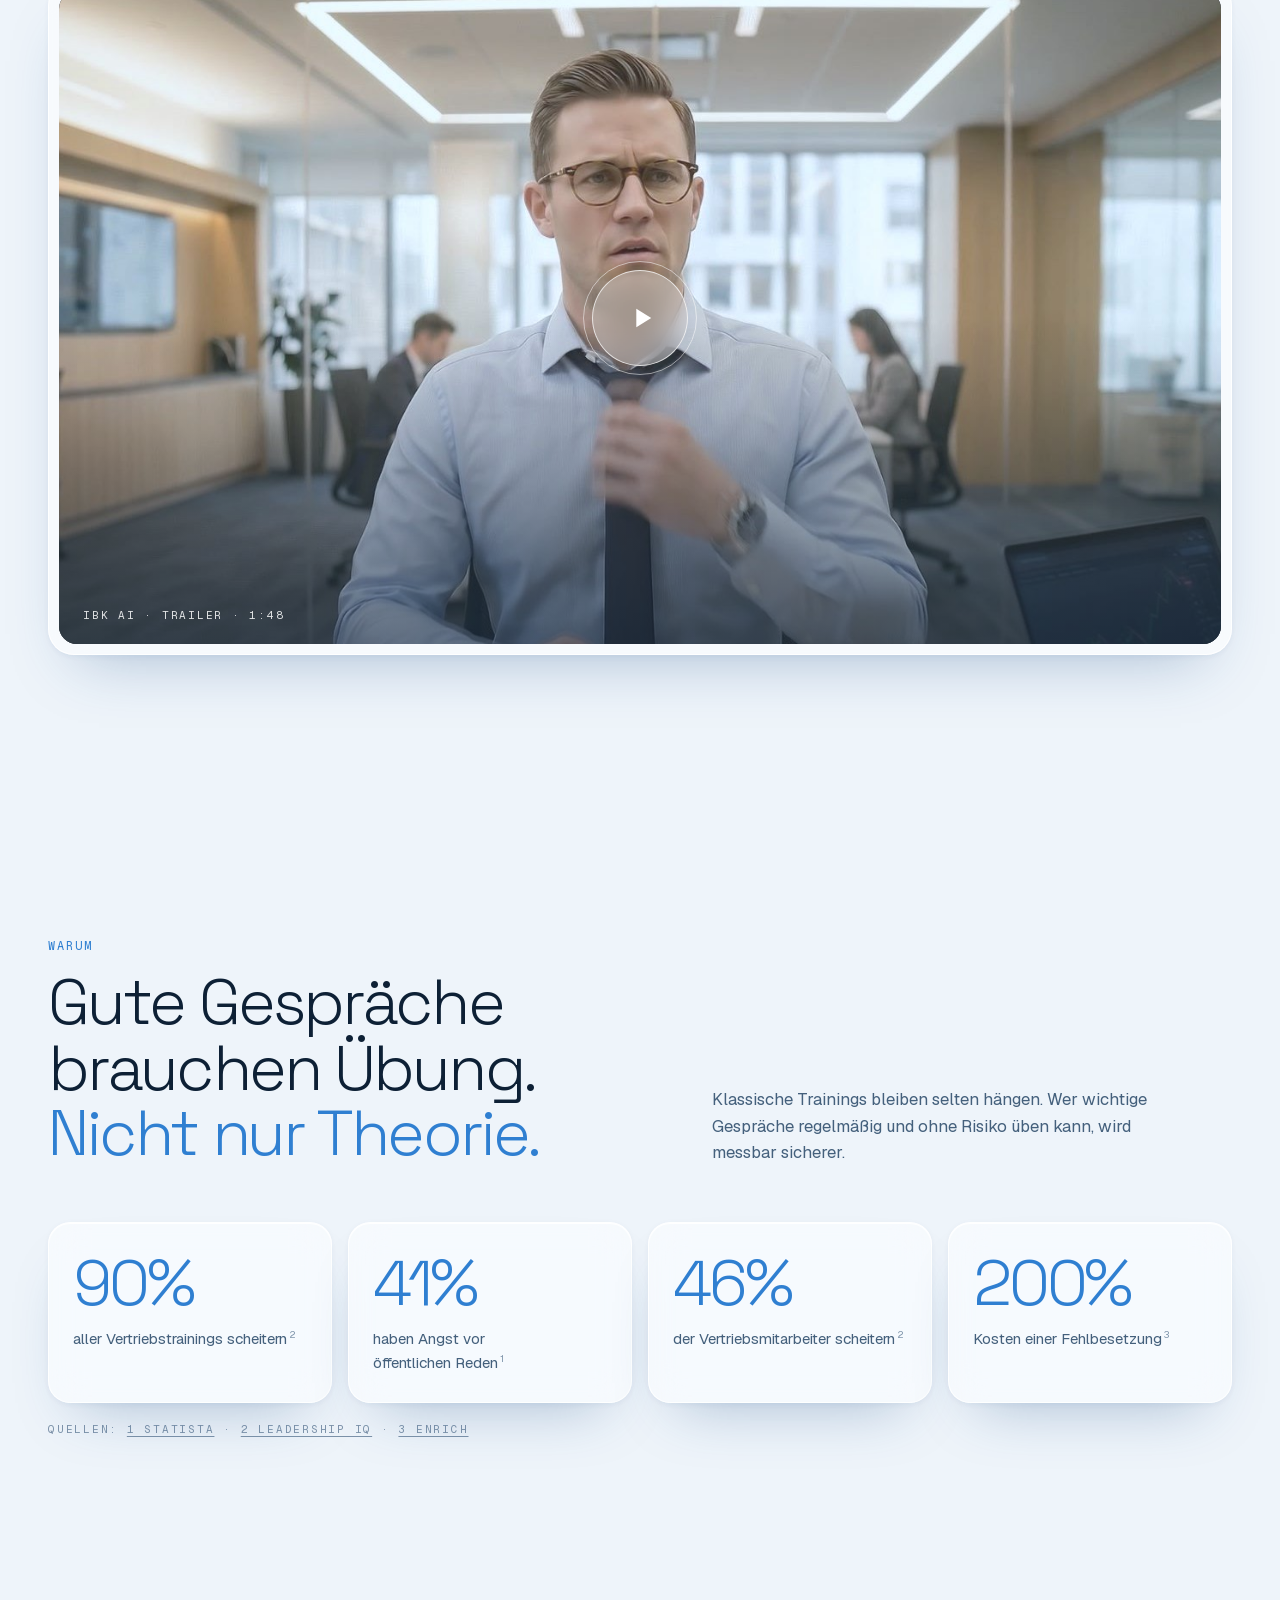
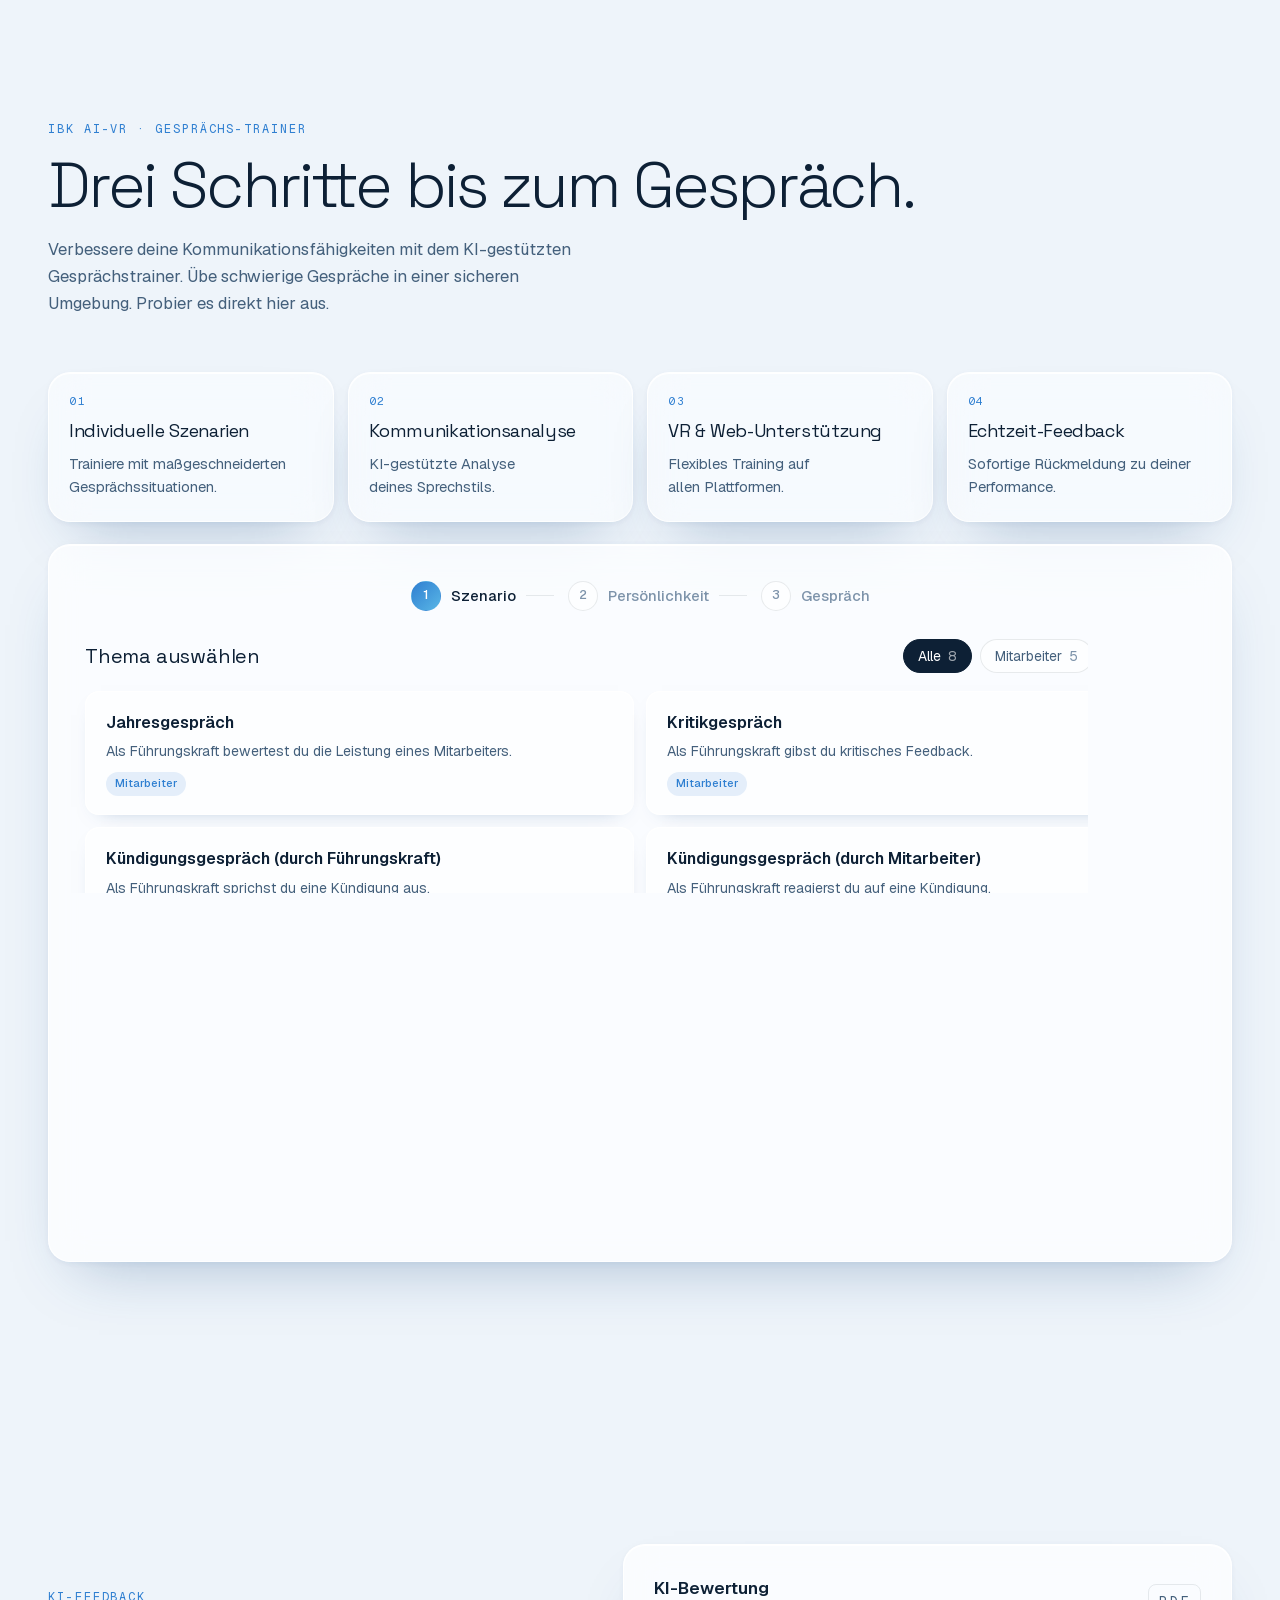
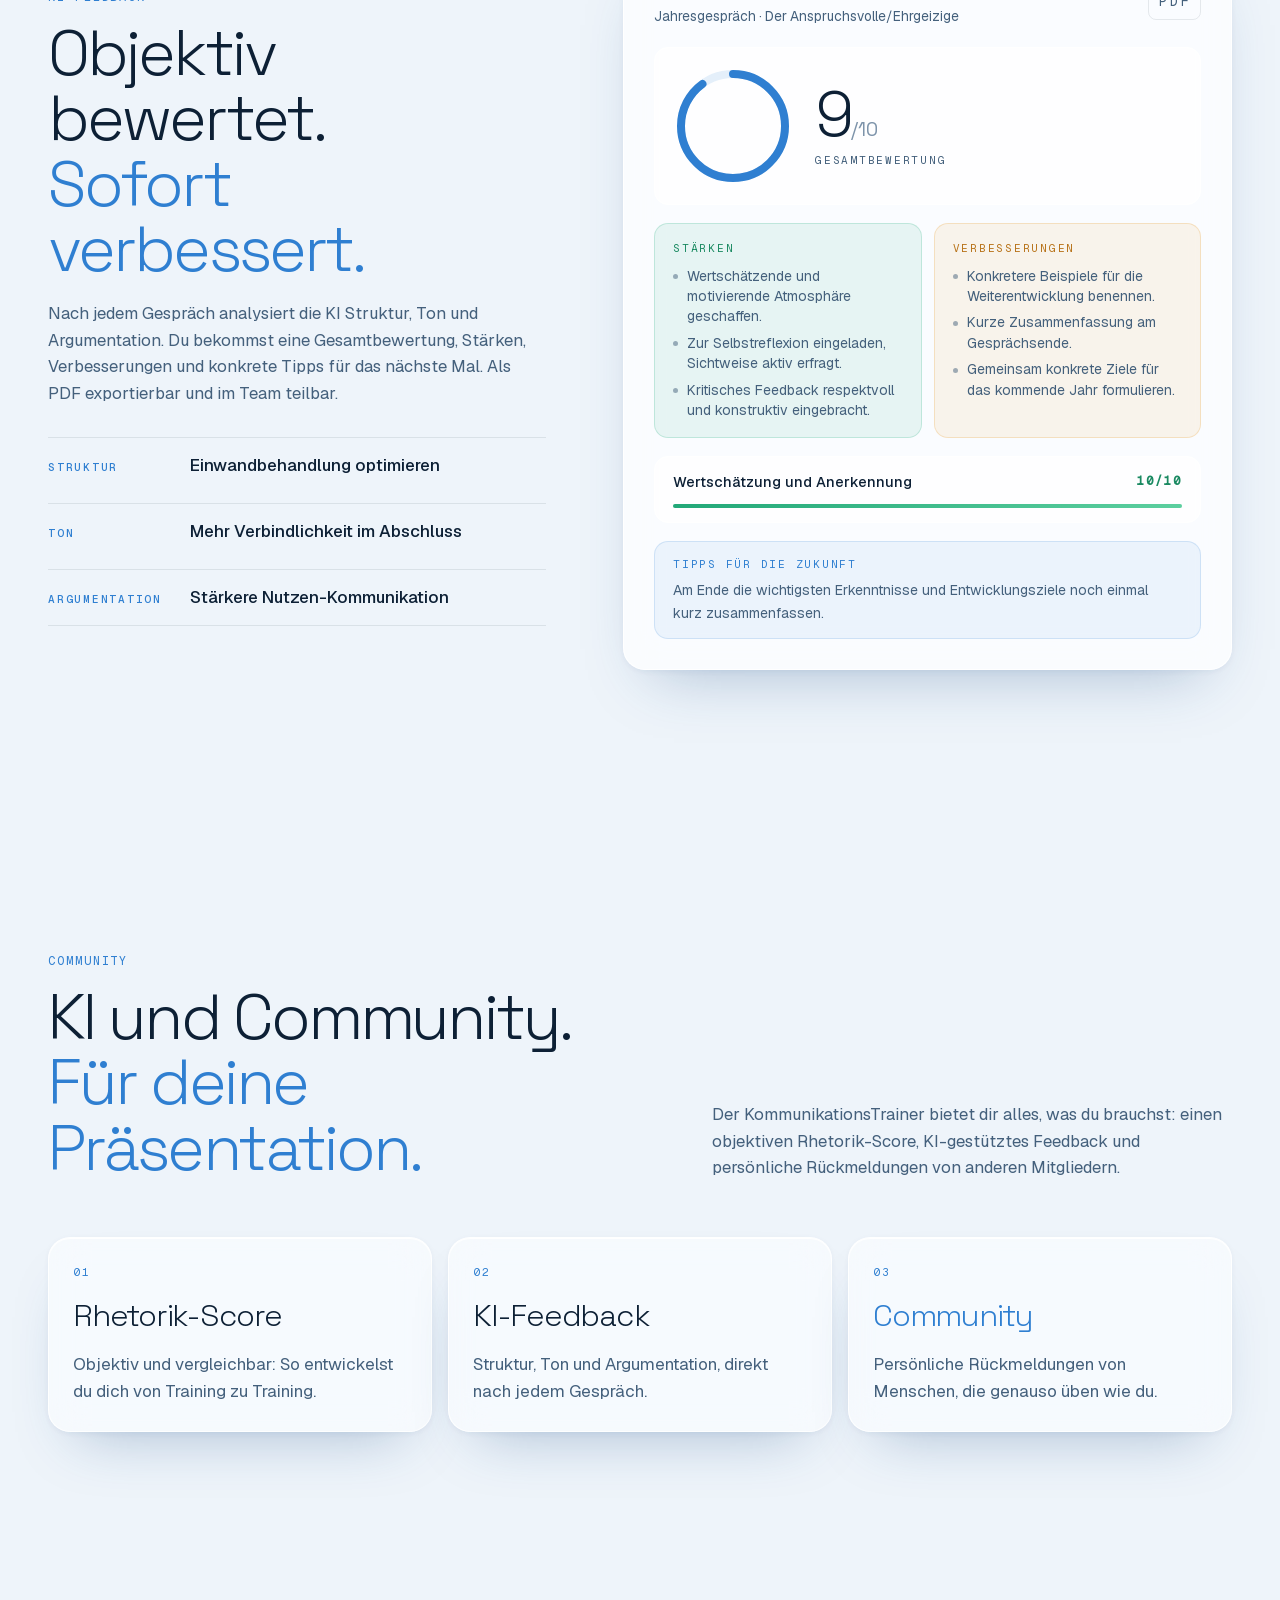
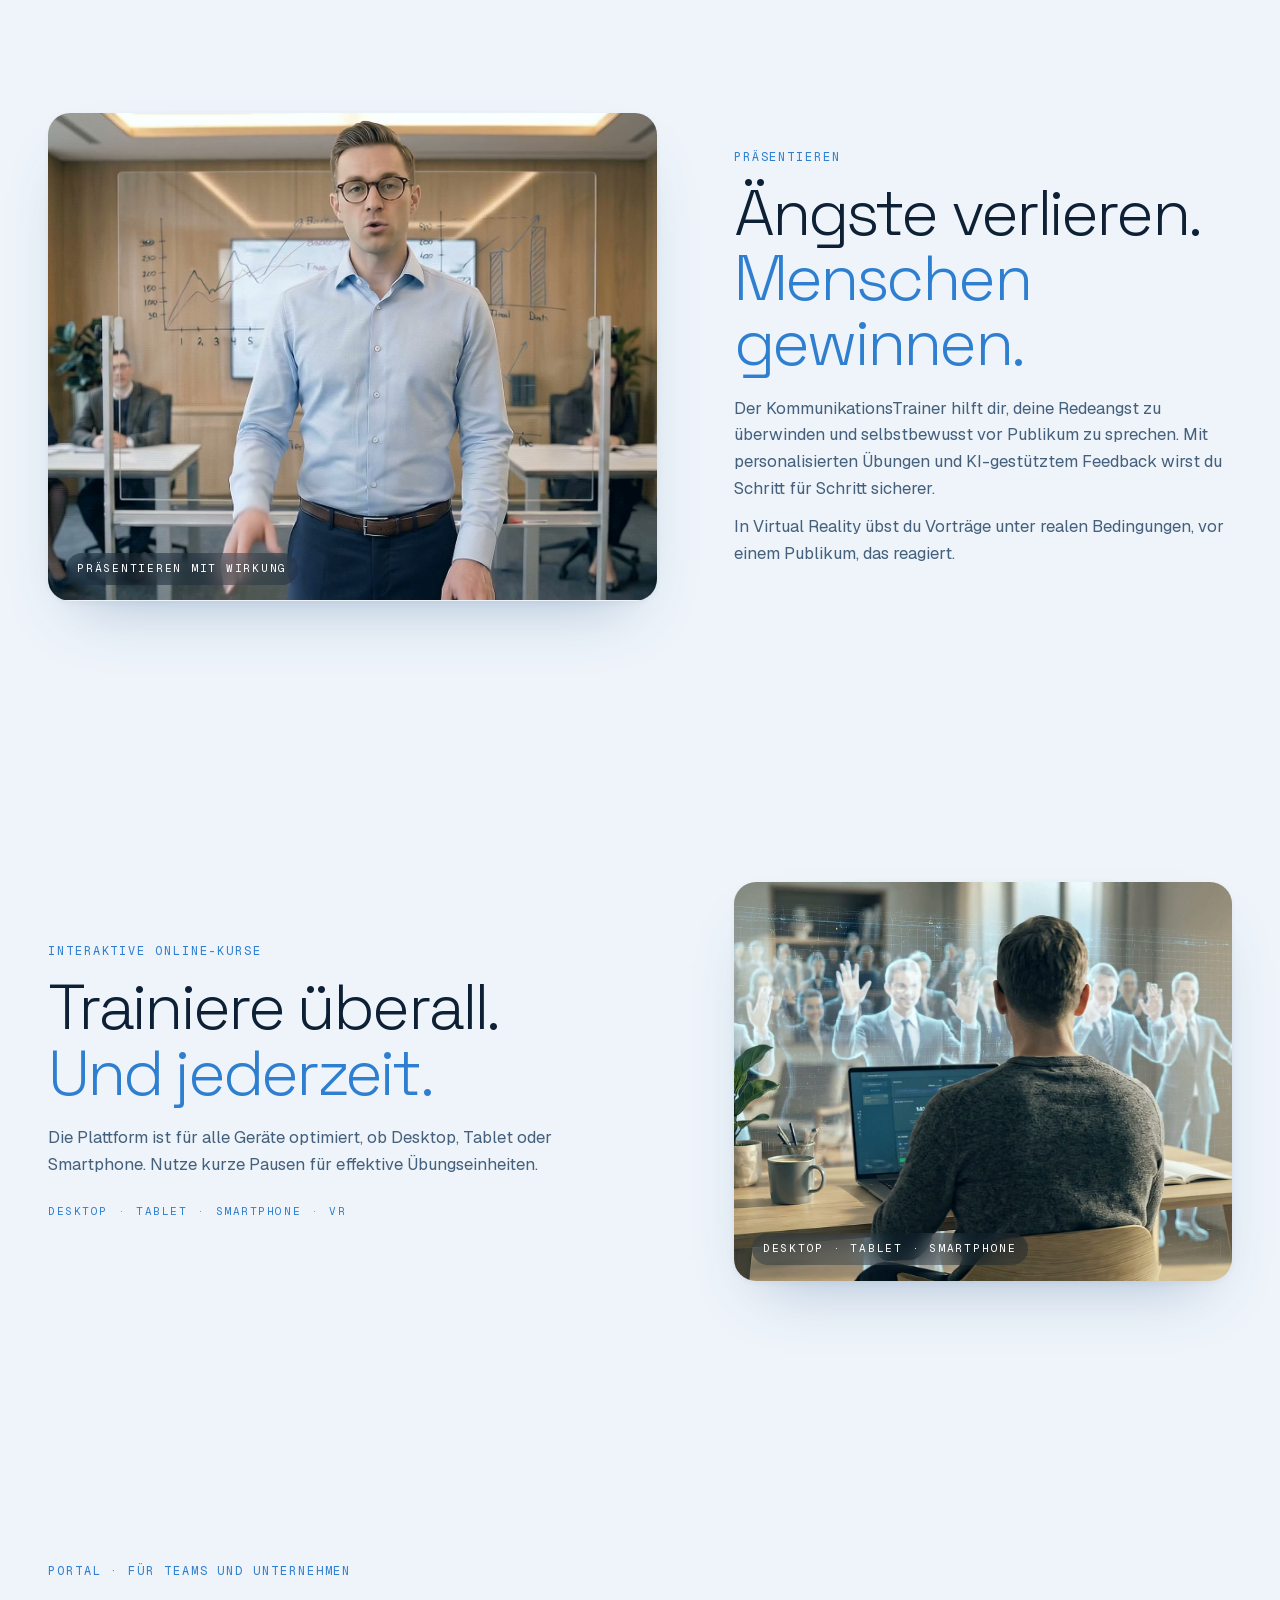
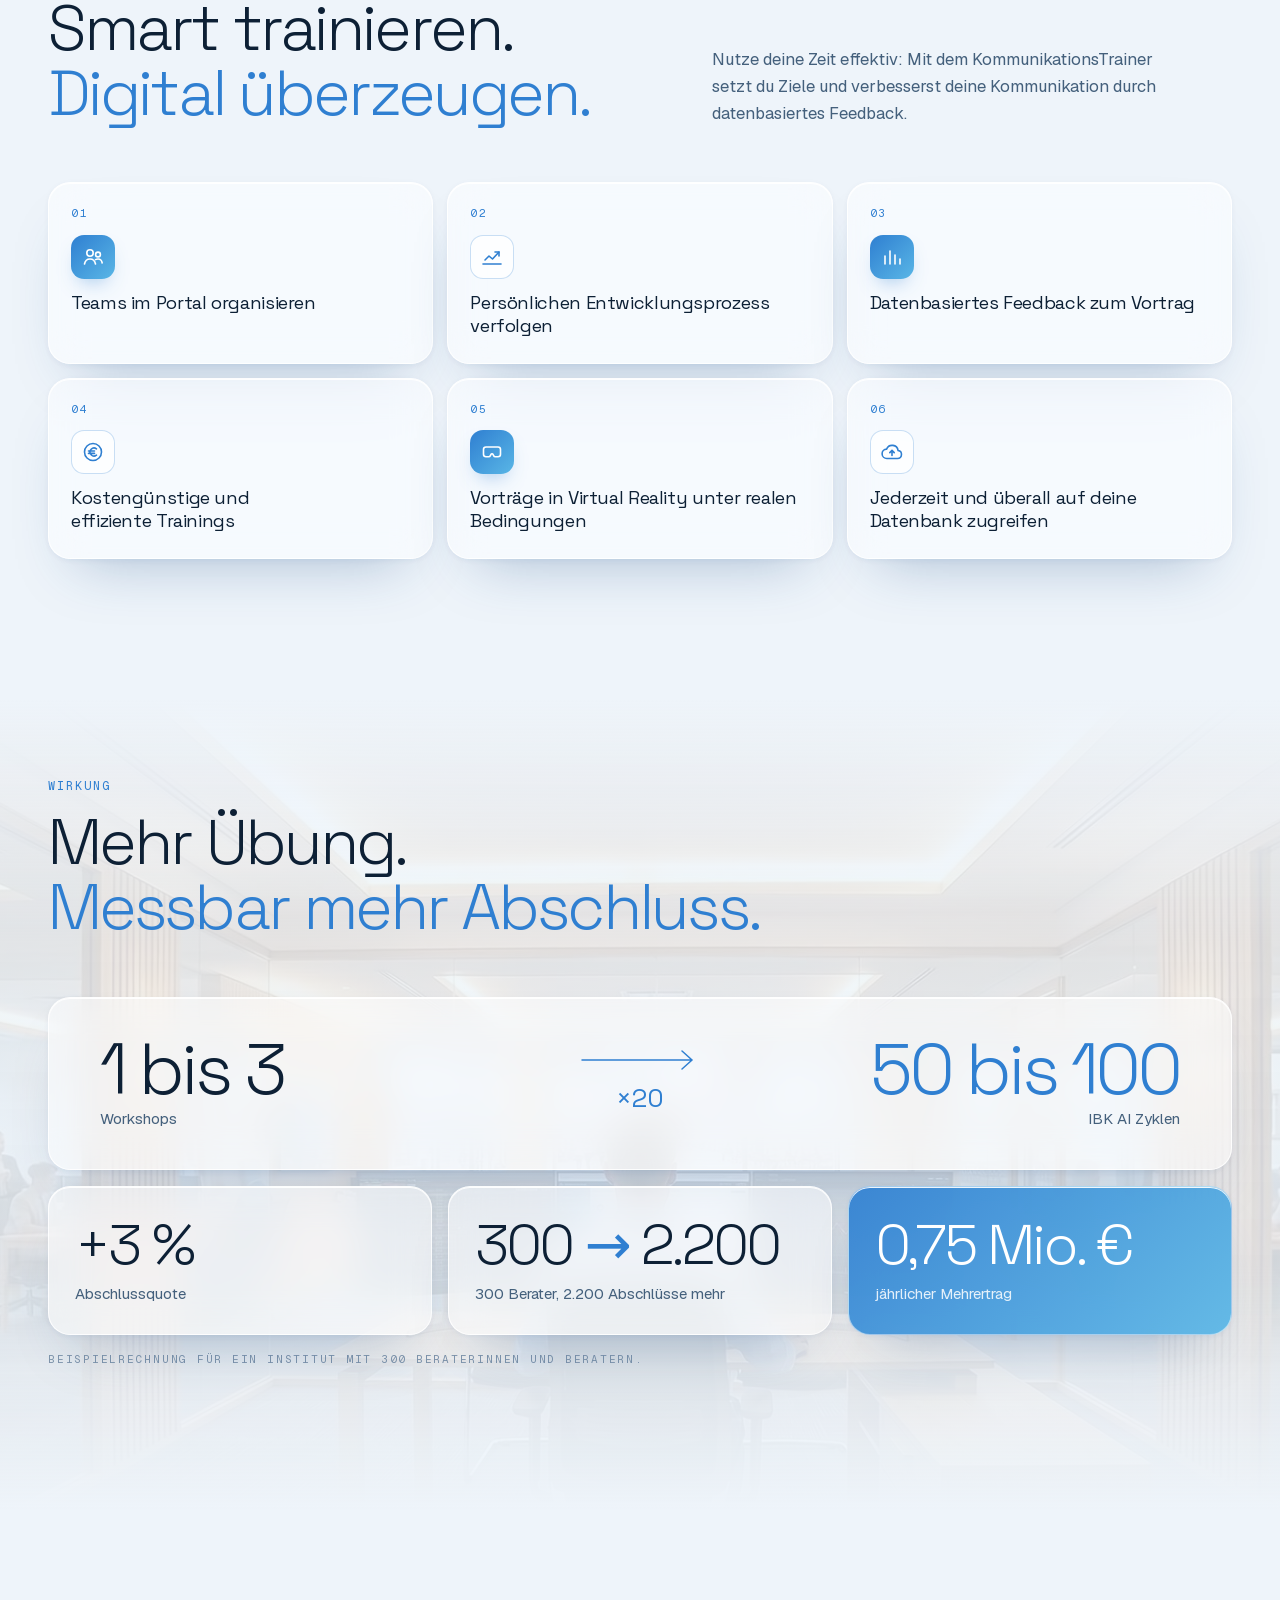
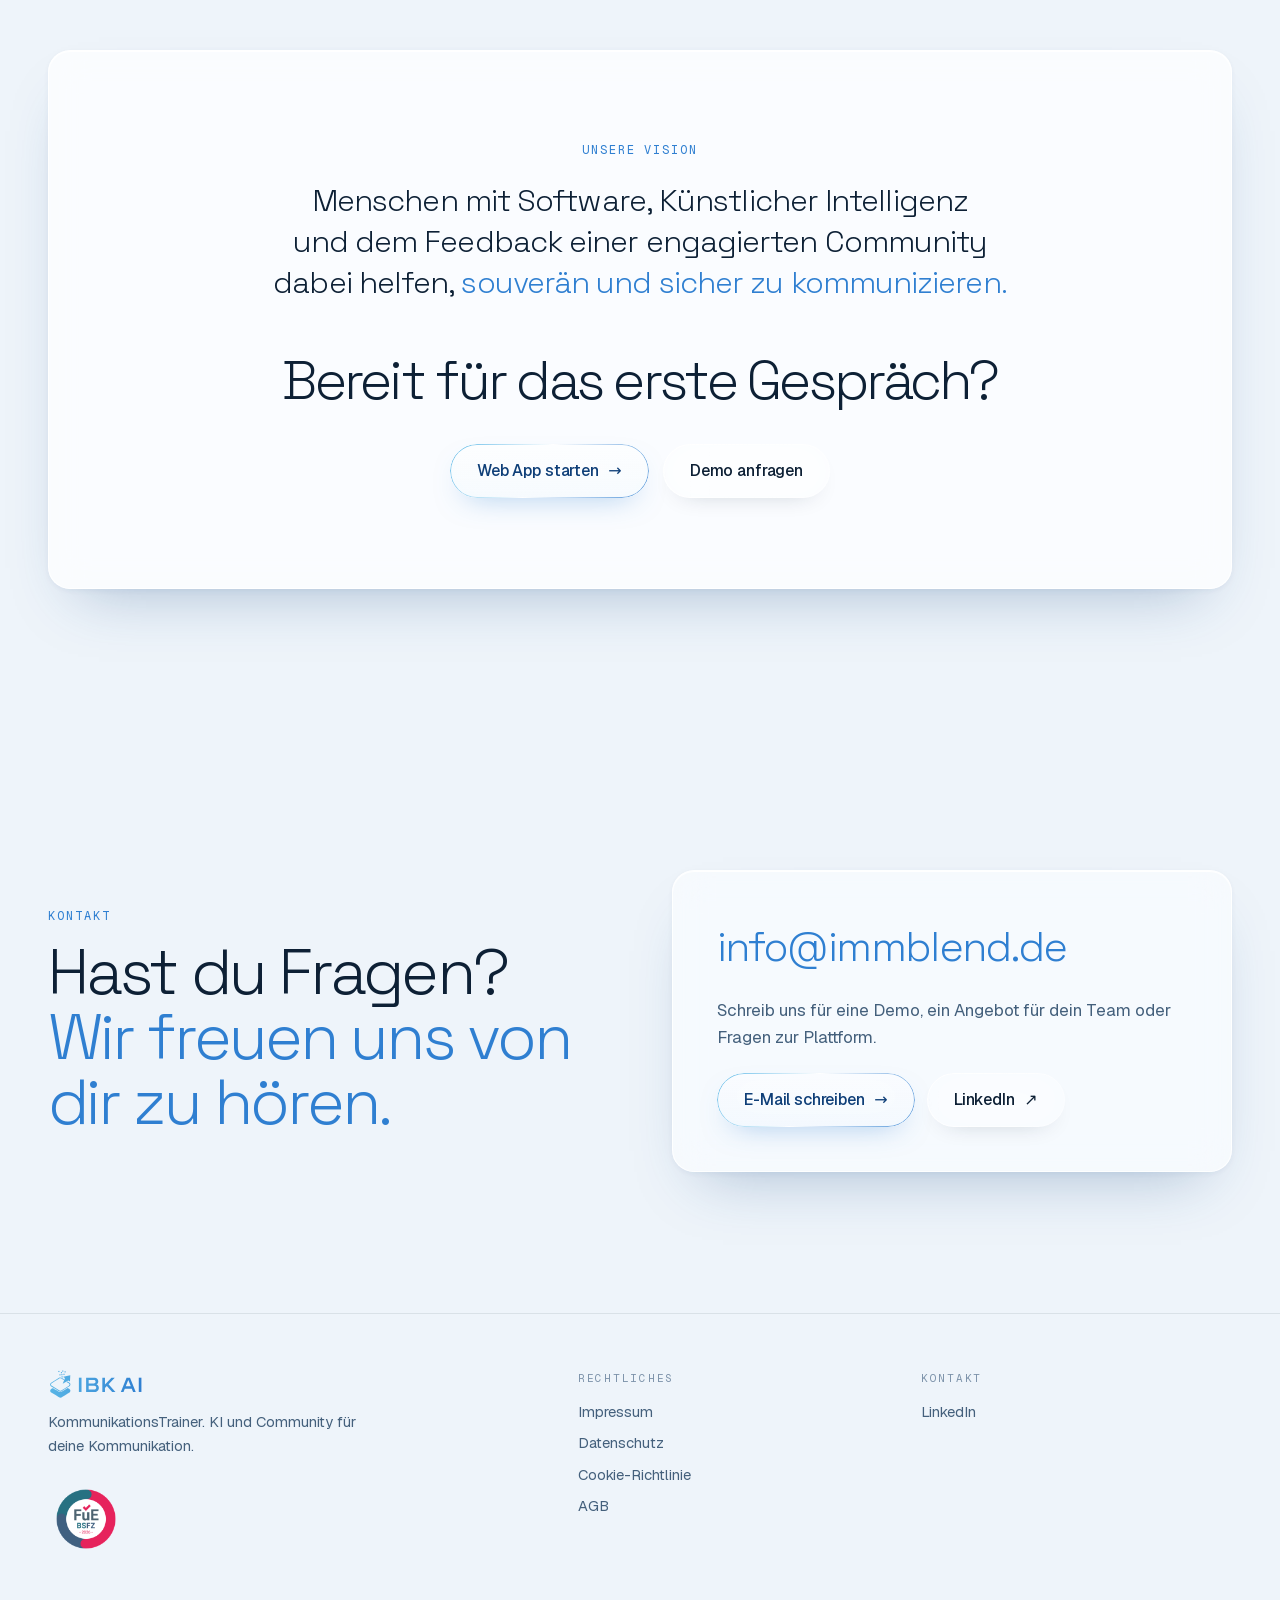
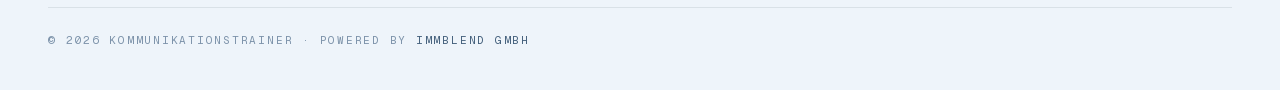
==== commit ed78be7a: "Dominio: kommunikationstrainer.ai (misma que la app); EN en /en sin barra; handover con mapa de ruta" ====
--- a/index.html
+++ b/index.html
@@ -11,20 +11,20 @@
   <meta property="og:type" content="website">
   <meta property="og:title" content="KommunikationsTrainer | IBK AI">
   <meta property="og:description" content="Gespräche mit KI trainieren. Echtzeit-Feedback, Rhetorik-Score, Web und VR.">
-  <link rel="canonical" href="https://kommunikationstrainer.de/">
-  <link rel="alternate" hreflang="de" href="https://kommunikationstrainer.de/">
-  <link rel="alternate" hreflang="en" href="https://kommunikationstrainer.de/en/">
-  <link rel="alternate" hreflang="x-default" href="https://kommunikationstrainer.de/">
-  <meta property="og:url" content="https://kommunikationstrainer.de/">
+  <link rel="canonical" href="https://kommunikationstrainer.ai/">
+  <link rel="alternate" hreflang="de" href="https://kommunikationstrainer.ai/">
+  <link rel="alternate" hreflang="en" href="https://kommunikationstrainer.ai/en">
+  <link rel="alternate" hreflang="x-default" href="https://kommunikationstrainer.ai/">
+  <meta property="og:url" content="https://kommunikationstrainer.ai/">
   <meta property="og:site_name" content="KommunikationsTrainer">
   <meta property="og:locale" content="de_DE">
   <meta property="og:locale:alternate" content="en_GB">
-  <meta property="og:image" content="https://kommunikationstrainer.de/assets/img/og-image.jpg">
+  <meta property="og:image" content="https://kommunikationstrainer.ai/assets/img/og-image.jpg">
   <meta property="og:image:width" content="1200">
   <meta property="og:image:height" content="630">
   <meta property="og:image:alt" content="IBK AI · Souverän sprechen. Mit KI trainiert.">
   <meta name="twitter:card" content="summary_large_image">
-  <meta name="twitter:image" content="https://kommunikationstrainer.de/assets/img/og-image.jpg">
+  <meta name="twitter:image" content="https://kommunikationstrainer.ai/assets/img/og-image.jpg">
 
   <link rel="preload" href="assets/fonts/space-grotesk-latin.woff2" as="font" type="font/woff2" crossorigin>
   <link rel="preload" href="assets/fonts/geist-latin.woff2" as="font" type="font/woff2" crossorigin>
@@ -49,7 +49,7 @@
       </nav>
       <div class="lang" role="group" aria-label="Sprache">
         <a class="lang__opt is-on" href="./" hreflang="de" lang="de" aria-current="true">DE</a>
-        <a class="lang__opt" href="en/" hreflang="en" lang="en">EN</a>
+        <a class="lang__opt" href="en" hreflang="en" lang="en">EN</a>
       </div>
       <a class="btn btn--ghost nav__demo" href="https://kommunikationstrainer.ai/demo">Demo</a>
       <a class="btn btn--primary nav__app" href="https://kommunikationstrainer.ai/login">Zur App</a>
@@ -70,7 +70,7 @@
     </nav>
     <div class="lang lang--menu" role="group" aria-label="Sprache">
       <a class="lang__opt is-on" href="./" hreflang="de" lang="de" aria-current="true">Deutsch</a>
-      <a class="lang__opt" href="en/" hreflang="en" lang="en">English</a>
+      <a class="lang__opt" href="en" hreflang="en" lang="en">English</a>
     </div>
     <div class="menu__ctas">
       <a class="btn btn--primary btn--lg" href="https://kommunikationstrainer.ai/login">Web App starten <span aria-hidden="true">→</span></a>
